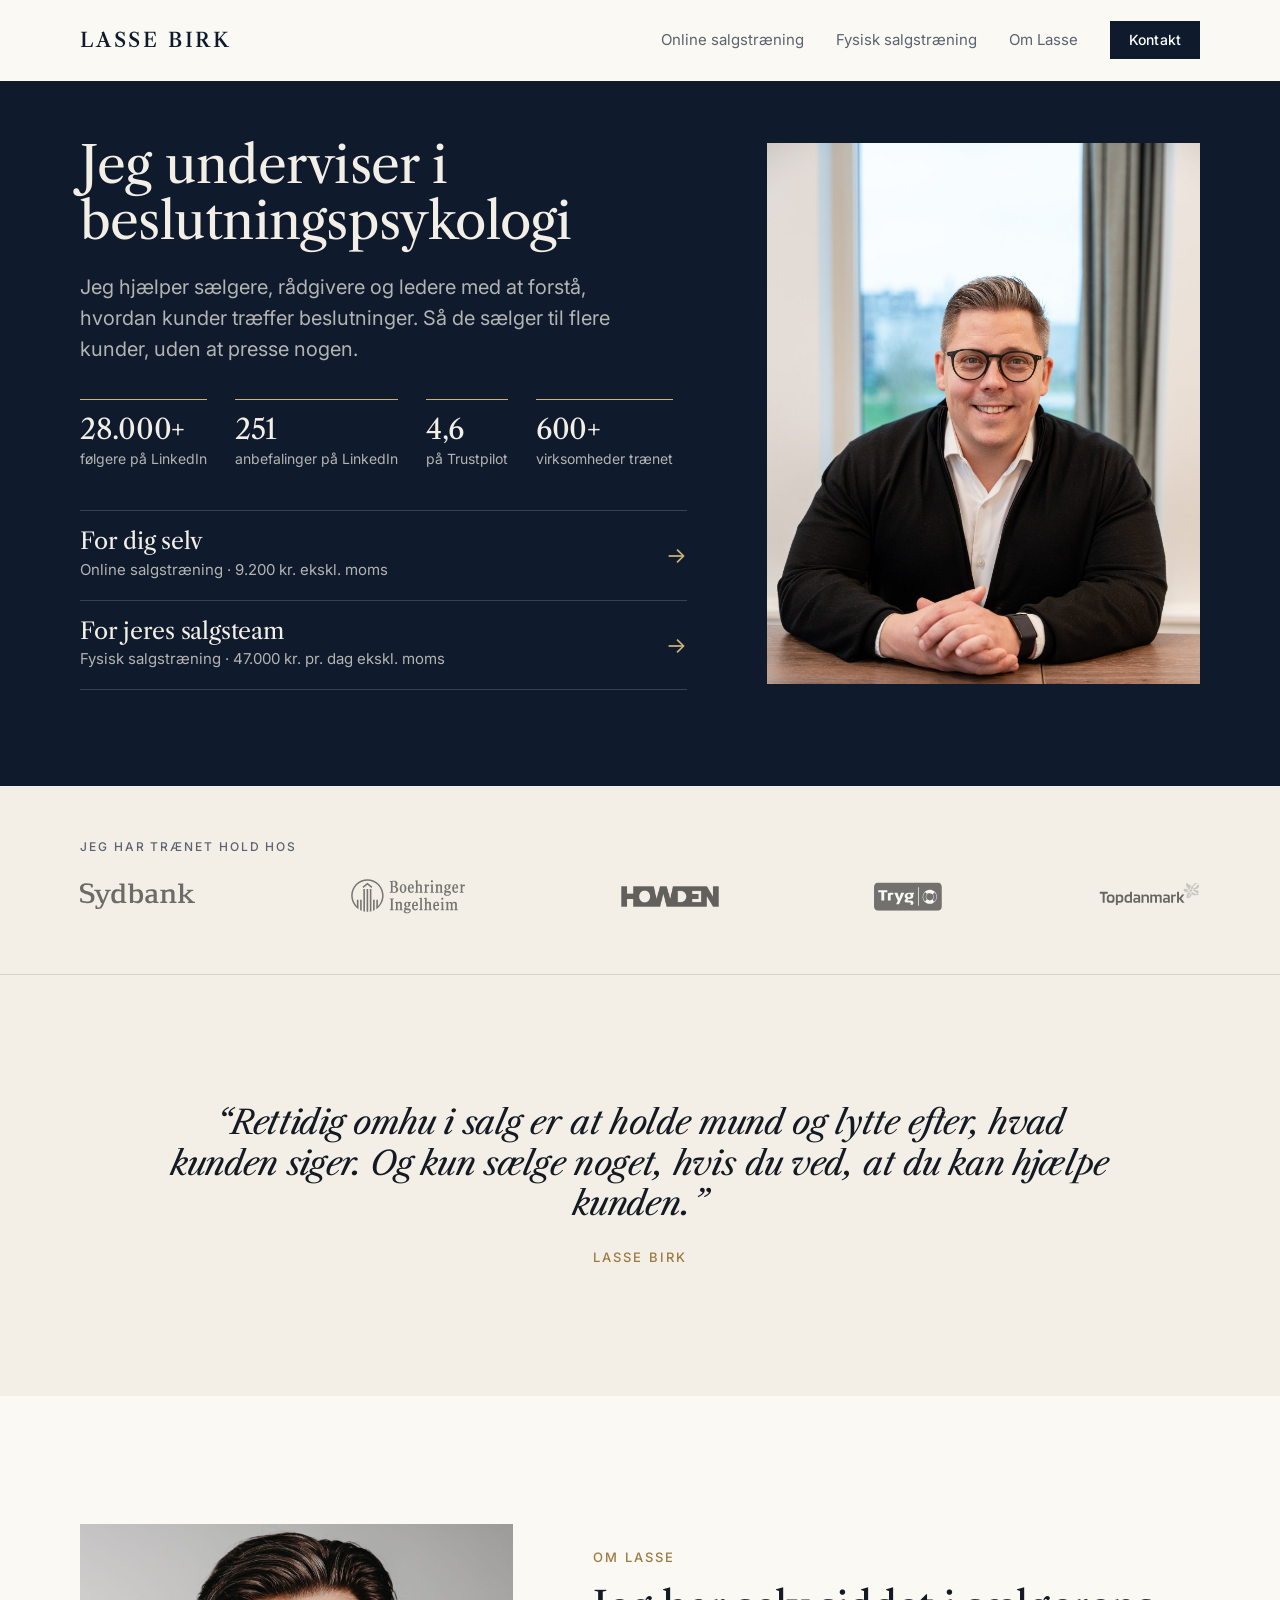
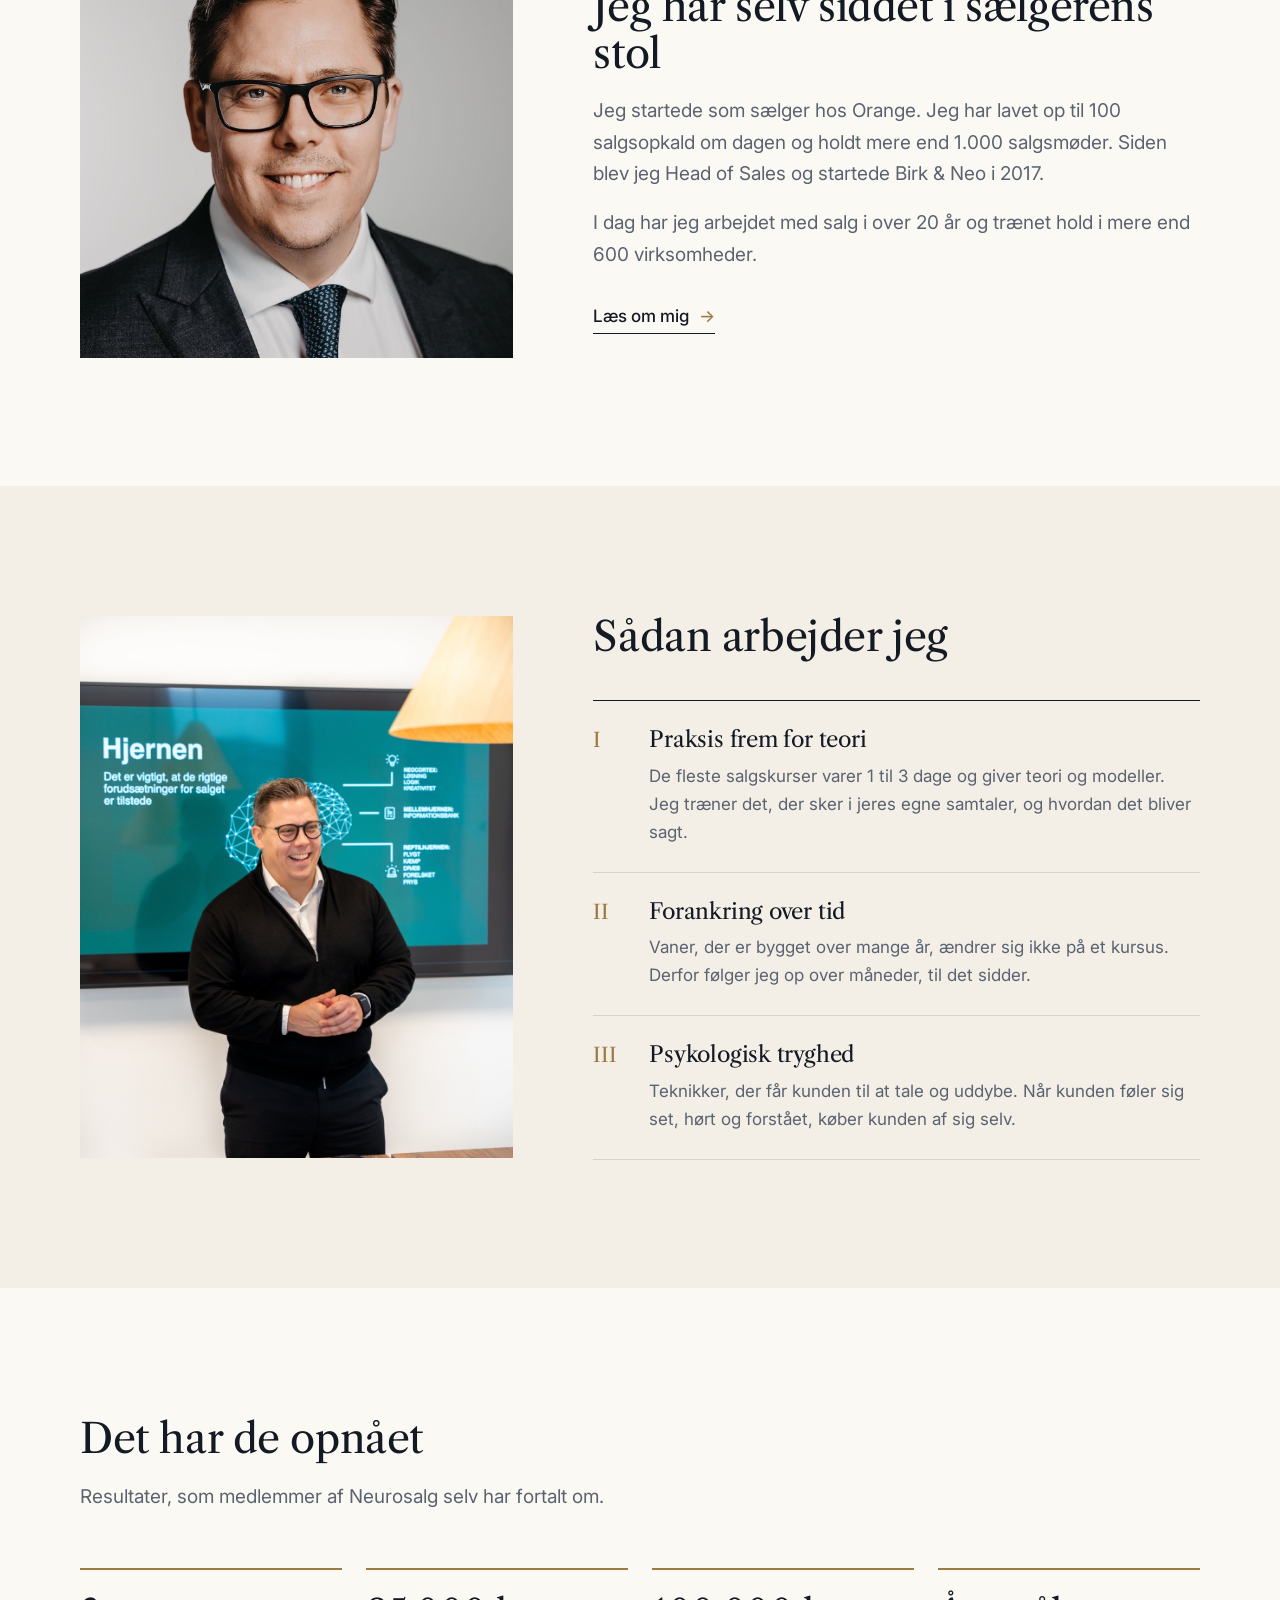
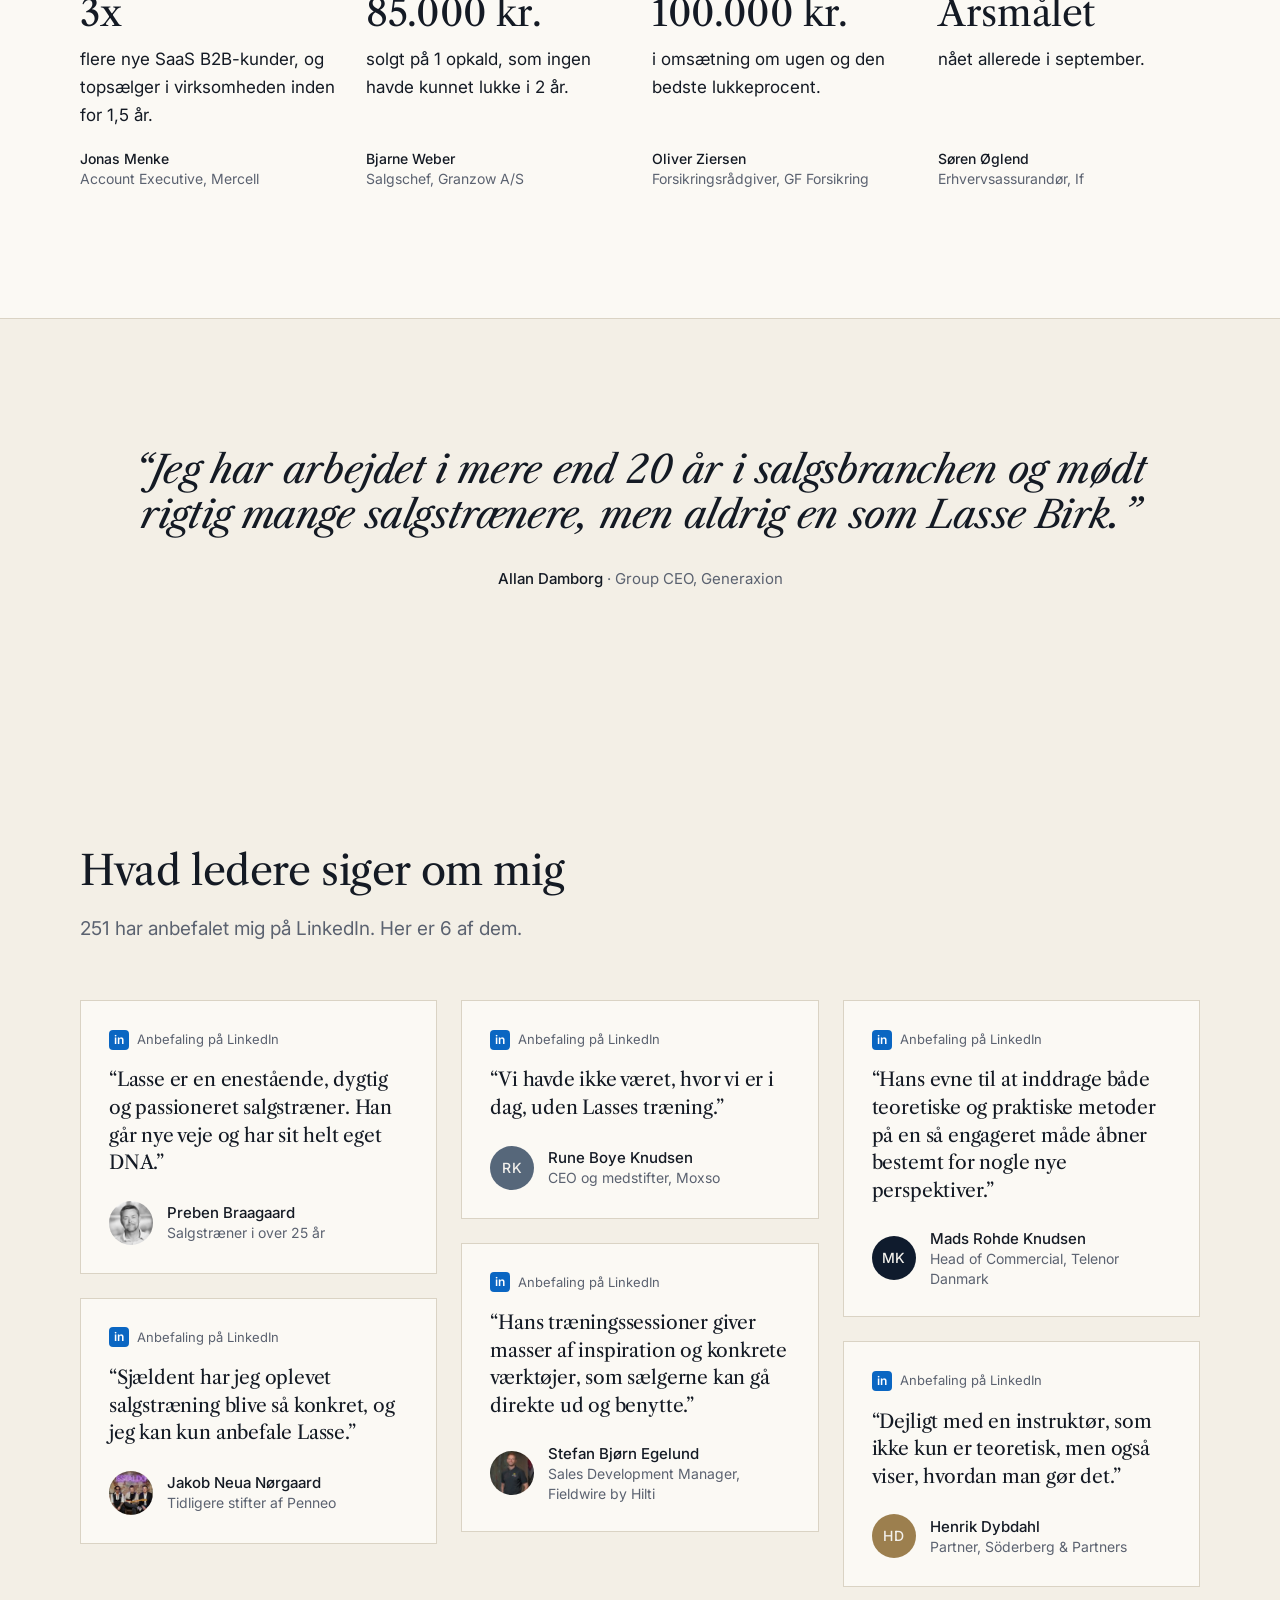
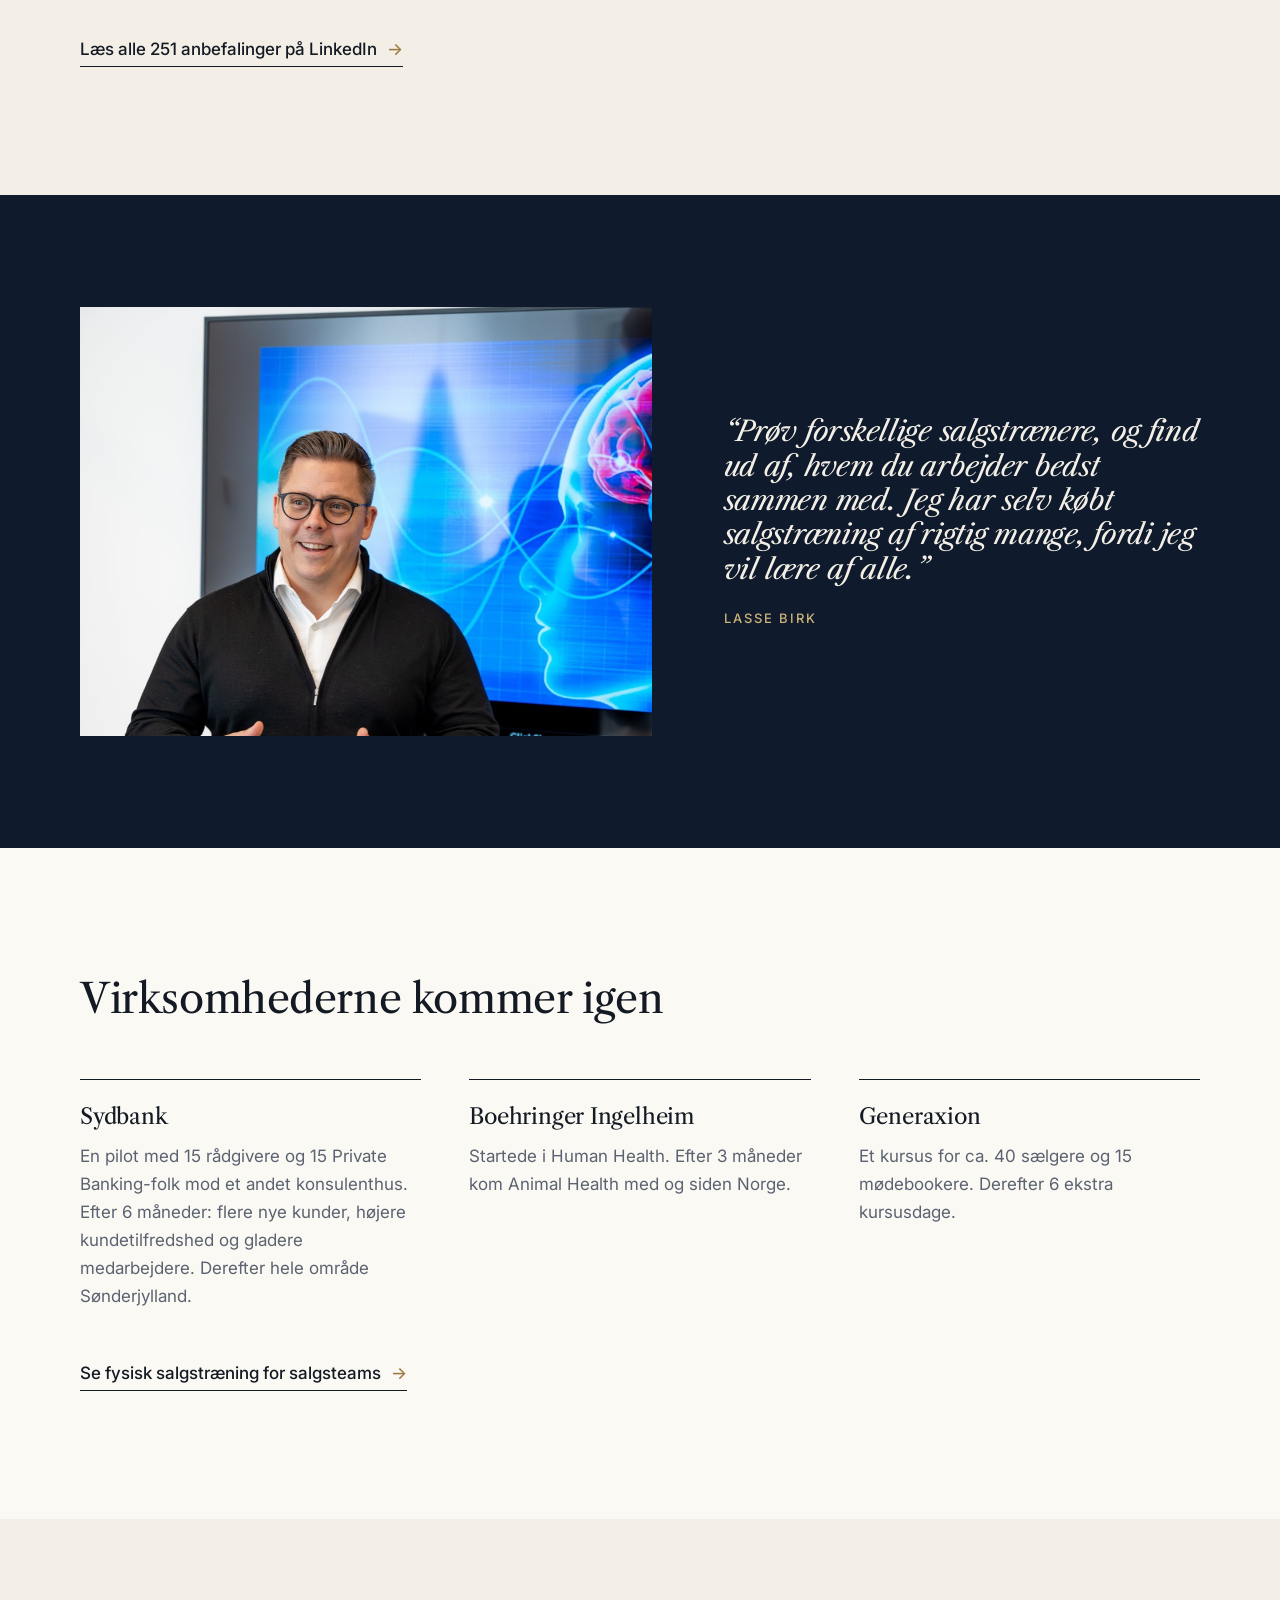
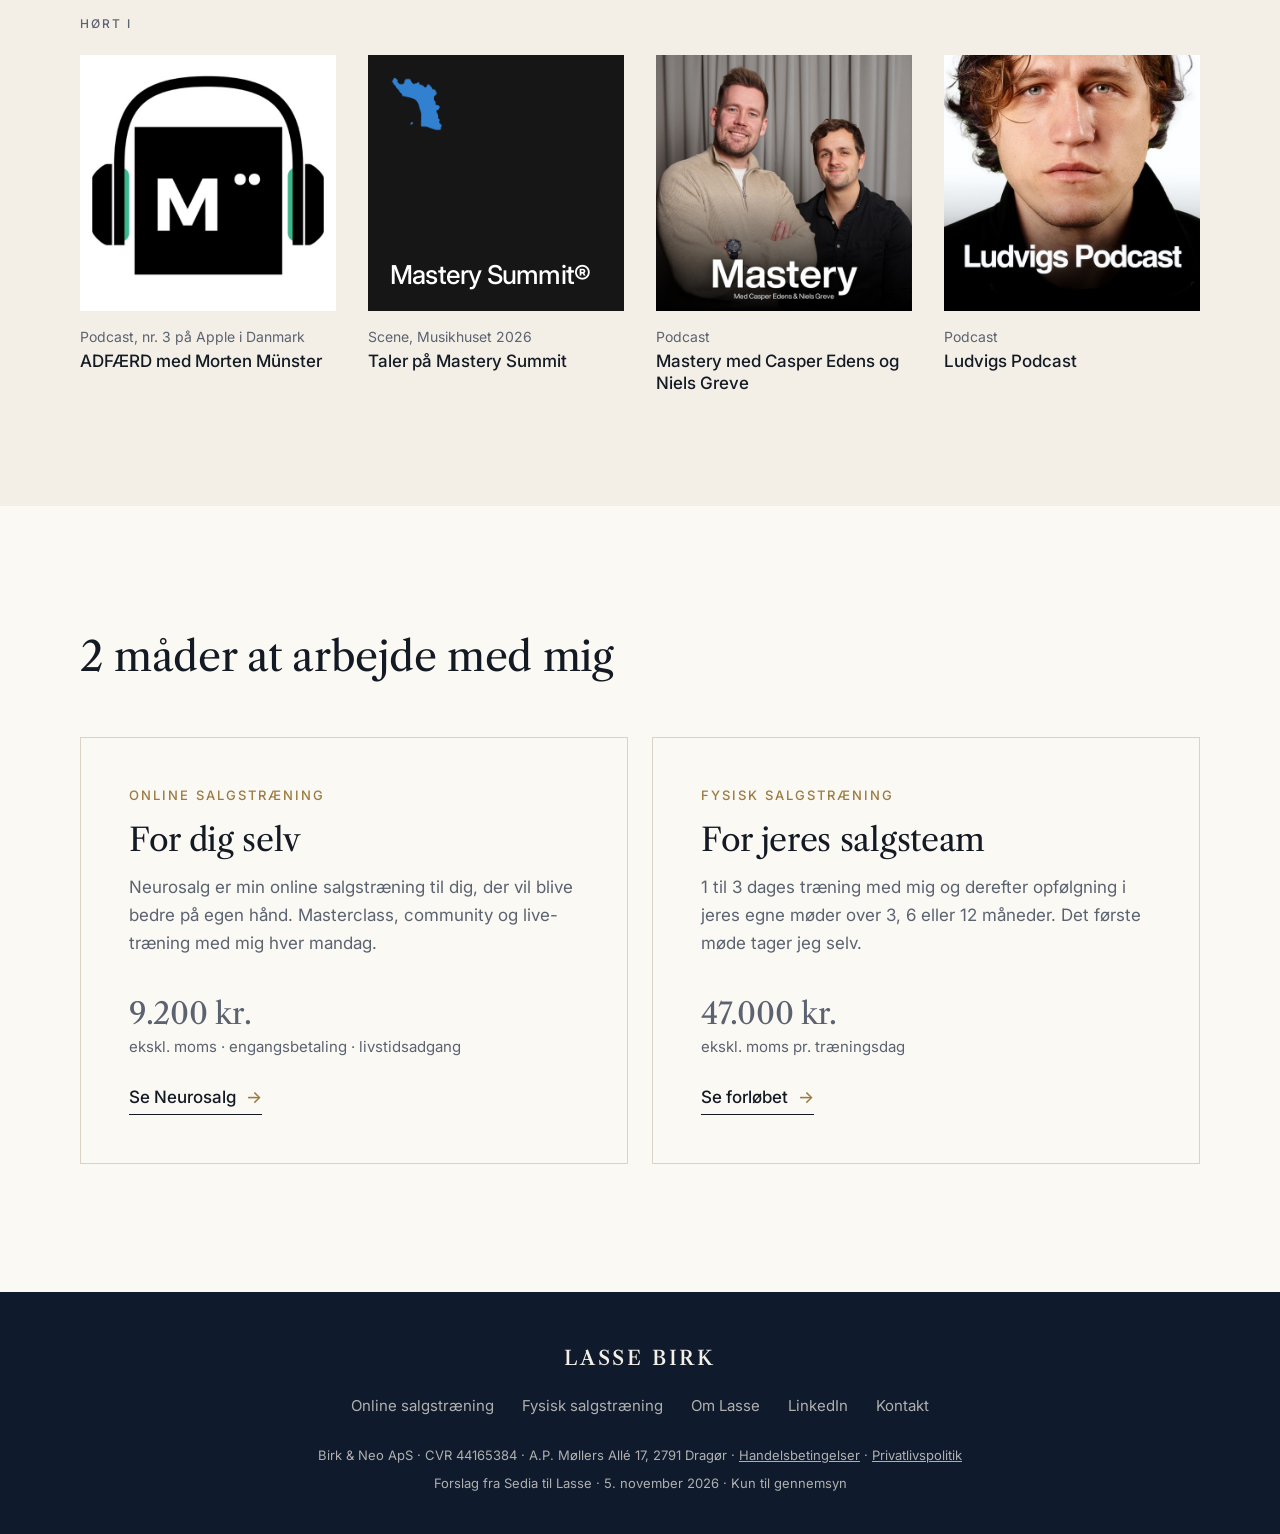
==== index.html @ a0dfffca "Neurosalg-siden som pille: lukket 3D-kapsel med intro og scroll-historie, siden som indlægsseddel Co" ====
<!doctype html>
<html lang="da"><head><meta charset="utf-8"><meta name="viewport" content="width=device-width, initial-scale=1">
<meta name="robots" content="noindex, nofollow"><title>Lasse Birk · Beslutningspsykologi i salg</title>
<link rel="preconnect" href="https://fonts.googleapis.com"><link rel="preconnect" href="https://fonts.gstatic.com" crossorigin>
<link href="https://fonts.googleapis.com/css2?family=Libre+Caslon+Text:ital,wght@0,400;0,700;1,400&family=Inter:wght@400;500;600&display=swap" rel="stylesheet">
<link rel="stylesheet" href="style.css"></head>
<body>
<header class="top"><div class="in">
 <a class="wm" href="index.html">Lasse Birk</a>
 <nav aria-label="Menu"><a href="neurosalg.html"><span class="l">Online salgstræning</span><span class="s">Online</span></a><a href="virksomheder.html"><span class="l">Fysisk salgstræning</span><span class="s">Fysisk</span></a><a href="om.html"><span class="l">Om Lasse</span><span class="s">Om</span></a><a class="btn sm" href="mailto:lasse@birkneo.com">Kontakt</a></nav>
</div></header>
<main>
<section class="hero navy"><div class="in">
 <div>
  <h1>Jeg underviser i beslutningspsykologi</h1>
  <p class="lead">Jeg hjælper sælgere, rådgivere og ledere med at forstå, hvordan kunder træffer beslutninger. Så de sælger til flere kunder, uden at presse nogen.</p>
  <ul class="nums">
   <li><a href="https://www.linkedin.com/in/lasserbirk/"><b>28.000+</b><span>følgere på LinkedIn</span></a></li>
   <li><a href="https://www.linkedin.com/in/lasserbirk/details/recommendations/"><b>251</b><span>anbefalinger på LinkedIn</span></a></li>
   <li><a href="https://dk.trustpilot.com/review/neurosalg.dk"><b>4,6</b><span>på Trustpilot</span></a></li>
   <li><b>600+</b><span>virksomheder trænet</span></li>
  </ul>
  <nav class="paths" aria-label="Hvad passer til dig?">
   <a href="neurosalg.html"><b>For dig selv</b><small>Online salgstræning · 9.200&nbsp;kr. ekskl.&nbsp;moms</small><i>→</i></a>
   <a href="virksomheder.html"><b>For jeres salgsteam</b><small>Fysisk salgstræning · 47.000&nbsp;kr. pr.&nbsp;dag ekskl.&nbsp;moms</small><i>→</i></a>
  </nav>
 </div>
 <div class="portrait"><img src="assets/lasse_seated.jpg" alt="Lasse Birk"></div>
</div></section>

<section class="logos "><div class="in">
 <p class="lab">Jeg har trænet hold hos</p>
 <ul>
  <li><img class="l-syd" src="assets/logos/sydbank.svg" alt="Sydbank"></li>
  <li><img class="l-boeh" src="assets/logos/boehringer.svg" alt="Boehringer Ingelheim"></li>
  <li><img class="l-howden" src="assets/logos/howden.png" alt="Howden"></li>
  <li><img class="l-tryg" src="assets/logos/tryg.svg" alt="Tryg"></li>
  <li><img class="l-top" src="assets/logos/topdanmark.svg" alt="Topdanmark"></li>
 </ul>
</div></section>

<section class="sec center-q"><div class="in">
 <figure class="lq "><blockquote>“Rettidig omhu i salg er at holde mund og lytte efter, hvad kunden siger. Og kun sælge noget, hvis du ved, at du kan hjælpe kunden.”</blockquote><figcaption>Lasse Birk</figcaption></figure>
</div></section>

<section class="sec white about"><div class="in">
 <img src="assets/lasse-birk.jpg" alt="Portræt af Lasse Birk">
 <div>
  <span class="eyebrow">Om Lasse</span>
  <h2>Jeg har selv siddet i sælgerens stol</h2>
  <p class="sub">Jeg startede som sælger hos Orange. Jeg har lavet op til 100 salgsopkald om dagen og holdt mere end 1.000 salgsmøder. Siden blev jeg Head of Sales og startede Birk &amp; Neo i 2017.</p>
  <p class="sub">I dag har jeg arbejdet med salg i over 20 år og trænet hold i mere end 600 virksomheder.</p>
  <a class="go" href="om.html">Læs om mig <i>→</i></a>
 </div>
</div></section>

<section class="sec method"><div class="in">
 <div class="pic"><img src="assets/lasse_hjernen.jpg" alt="Lasse Birk underviser foran en skærm om hjernen"></div>
 <div>
  <h2>Sådan arbejder jeg</h2>
  <ol>
   <li><span>I</span><div><b>Praksis frem for teori</b><p>De fleste salgskurser varer 1 til 3 dage og giver teori og modeller. Jeg træner det, der sker i jeres egne samtaler, og hvordan det bliver sagt.</p></div></li>
   <li><span>II</span><div><b>Forankring over tid</b><p>Vaner, der er bygget over mange år, ændrer sig ikke på et kursus. Derfor følger jeg op over måneder, til det sidder.</p></div></li>
   <li><span>III</span><div><b>Psykologisk tryghed</b><p>Teknikker, der får kunden til at tale og uddybe. Når kunden føler sig set, hørt og forstået, køber kunden af sig selv.</p></div></li>
  </ol>
 </div>
</div></section>

<section class="sec white"><div class="in">
 <h2>Det har de opnået</h2>
 <p class="sub">Resultater, som medlemmer af Neurosalg selv har fortalt om.</p>
 <ul class="results"><li><b>3x</b><p>flere nye SaaS B2B-kunder, og topsælger i virksomheden inden for 1,5 år.</p><small><span>Jonas Menke</span>Account Executive, Mercell</small></li><li><b>85.000 kr.</b><p>solgt på 1 opkald, som ingen havde kunnet lukke i 2 år.</p><small><span>Bjarne Weber</span>Salgschef, Granzow A/S</small></li><li><b>100.000 kr.</b><p>i omsætning om ugen og den bedste lukkeprocent.</p><small><span>Oliver Ziersen</span>Forsikringsrådgiver, GF Forsikring</small></li><li><b>Årsmålet</b><p>nået allerede i september.</p><small><span>Søren Øglend</span>Erhvervsassurandør, If</small></li></ul>
</div></section>

<section class="big-q"><div class="in">
 <blockquote>“Jeg har arbejdet i mere end 20 år i salgsbranchen og mødt rigtig mange salgstrænere, men aldrig en som Lasse Birk.”</blockquote>
 <p><b>Allan Damborg</b> · Group CEO, Generaxion</p>
</div></section>

<section class="sec leaders"><div class="in">
 <h2>Hvad ledere siger om mig</h2>
 <p class="sub">251 har anbefalet mig på LinkedIn. Her er 6 af dem.</p>
 <div class="quotes wall"><figure class="qc"><span class="src"><i>in</i>Anbefaling på LinkedIn</span><blockquote>Lasse er en enestående, dygtig og passioneret salgstræner. Han går nye veje og har sit helt eget DNA.</blockquote><figcaption><img class="av" src="assets/li_preben_braagaard.jpg" alt=""><span class="who"><b>Preben Braagaard</b><small>Salgstræner i over 25 år</small></span></figcaption></figure><figure class="qc"><span class="src"><i>in</i>Anbefaling på LinkedIn</span><blockquote>Sjældent har jeg oplevet salgstræning blive så konkret, og jeg kan kun anbefale Lasse.</blockquote><figcaption><img class="av" src="assets/li_jakob_neua_noergaard.jpg" alt=""><span class="who"><b>Jakob Neua Nørgaard</b><small>Tidligere stifter af Penneo</small></span></figcaption></figure><figure class="qc"><span class="src"><i>in</i>Anbefaling på LinkedIn</span><blockquote>Vi havde ikke været, hvor vi er i dag, uden Lasses træning.</blockquote><figcaption><span class="av">RK</span><span class="who"><b>Rune Boye Knudsen</b><small>CEO og medstifter, Moxso</small></span></figcaption></figure><figure class="qc"><span class="src"><i>in</i>Anbefaling på LinkedIn</span><blockquote>Hans træningssessioner giver masser af inspiration og konkrete værktøjer, som sælgerne kan gå direkte ud og benytte.</blockquote><figcaption><img class="av" src="assets/li_stefan_bjoern_egelund.jpg" alt=""><span class="who"><b>Stefan Bjørn Egelund</b><small>Sales Development Manager, Fieldwire by Hilti</small></span></figcaption></figure><figure class="qc"><span class="src"><i>in</i>Anbefaling på LinkedIn</span><blockquote>Hans evne til at inddrage både teoretiske og praktiske metoder på en så engageret måde åbner bestemt for nogle nye perspektiver.</blockquote><figcaption><span class="av">MK</span><span class="who"><b>Mads Rohde Knudsen</b><small>Head of Commercial, Telenor Danmark</small></span></figcaption></figure><figure class="qc"><span class="src"><i>in</i>Anbefaling på LinkedIn</span><blockquote>Dejligt med en instruktør, som ikke kun er teoretisk, men også viser, hvordan man gør det.</blockquote><figcaption><span class="av">HD</span><span class="who"><b>Henrik Dybdahl</b><small>Partner, Söderberg &amp; Partners</small></span></figcaption></figure></div>
 <p class="all"><a class="go" href="https://www.linkedin.com/in/lasserbirk/details/recommendations/">Læs alle 251 anbefalinger på LinkedIn <i>→</i></a></p>
</div></section>

<section class="band navy"><div class="in">
 <img class="face" src="assets/lasse_skaerm.jpg" alt="Lasse Birk underviser foran en skærm">
 <div><figure class="lq "><blockquote>“Prøv forskellige salgstrænere, og find ud af, hvem du arbejder bedst sammen med. Jeg har selv købt salgstræning af rigtig mange, fordi jeg vil lære af alle.”</blockquote><figcaption>Lasse Birk</figcaption></figure></div>
</div></section>

<section class="sec white"><div class="in">
 <h2>Virksomhederne kommer igen</h2>
 <ul class="cases3"><li><b>Sydbank</b><p>En pilot med 15 rådgivere og 15 Private Banking-folk mod et andet konsulenthus. Efter 6 måneder: flere nye kunder, højere kundetilfredshed og gladere medarbejdere. Derefter hele område Sønderjylland.</p></li><li><b>Boehringer Ingelheim</b><p>Startede i Human Health. Efter 3 måneder kom Animal Health med og siden Norge.</p></li><li><b>Generaxion</b><p>Et kursus for ca. 40 sælgere og 15 mødebookere. Derefter 6 ekstra kursusdage.</p></li></ul>
 <p class="all"><a class="go" href="virksomheder.html">Se fysisk salgstræning for salgsteams <i>→</i></a></p>
</div></section>

<section class="sec heard "><div class="in">
 <h2 class="lab">Hørt i</h2>
 <div class="tiles">
  <a class="tile" href="https://www.youtube.com/watch?v=D72mmwVkShA"><div class="art"><img src="assets/logos/adfaerd.jpg" alt="ADFÆRD"></div><small>Podcast, nr. 3 på Apple i Danmark</small><b>ADFÆRD med Morten Münster</b></a>
  <a class="tile" href="https://www.youtube.com/watch?v=LI1VfvN4N20"><div class="art ms"><img src="assets/logos/mastery_summit.png" alt=""><span>Mastery Summit®</span></div><small>Scene, Musikhuset 2026</small><b>Taler på Mastery Summit</b></a>
  <a class="tile" href="https://www.youtube.com/watch?v=yn4FvNLvOtA"><div class="art"><img src="assets/logos/mastery_podcast.jpg" alt="Mastery"></div><small>Podcast</small><b>Mastery med Casper Edens og Niels Greve</b></a>
  <a class="tile" href="https://www.youtube.com/watch?v=tVeJ4pzRw4E"><div class="art"><img src="assets/logos/ludvigs.jpg" alt="Ludvigs Podcast"></div><small>Podcast</small><b>Ludvigs Podcast</b></a>
 </div>
</div></section>

<section class="sec white"><div class="in">
 <h2>2 måder at arbejde med mig</h2>
 <div class="ways">
  <a class="way" href="neurosalg.html">
   <span class="eyebrow">Online salgstræning</span>
   <h3>For dig selv</h3>
   <p>Neurosalg er min online salgstræning til dig, der vil blive bedre på egen hånd. Masterclass, community og live-træning med mig hver mandag.</p>
   <p class="price">9.200 kr.<small>ekskl. moms · engangsbetaling · livstidsadgang</small></p>
   <span class="go">Se Neurosalg <i>→</i></span>
  </a>
  <a class="way" href="virksomheder.html">
   <span class="eyebrow">Fysisk salgstræning</span>
   <h3>For jeres salgsteam</h3>
   <p>1 til 3 dages træning med mig og derefter opfølgning i jeres egne møder over 3, 6 eller 12 måneder. Det første møde tager jeg selv.</p>
   <p class="price">47.000 kr.<small>ekskl. moms pr. træningsdag</small></p>
   <span class="go">Se forløbet <i>→</i></span>
  </a>
 </div>
</div></section>
</main>
<footer class="ft"><div class="in">
 <a class="wm" href="index.html">Lasse Birk</a>
 <nav aria-label="Bundmenu"><a href="neurosalg.html">Online salgstræning</a><a href="virksomheder.html">Fysisk salgstræning</a><a href="om.html">Om Lasse</a><a href="https://www.linkedin.com/in/lasserbirk/">LinkedIn</a><a href="mailto:lasse@birkneo.com">Kontakt</a></nav>
 <div class="legal"><span>Birk &amp; Neo ApS · CVR 44165384 · A.P. Møllers Allé 17, 2791 Dragør · <a href="https://birkneo.com/handelsbetingelser">Handelsbetingelser</a> · <a href="https://birkneo.com/privatlivspolitik">Privatlivspolitik</a></span>
 <span>Forslag fra Sedia til Lasse · 5. november 2026 · Kun til gennemsyn</span></div>
</div></footer>
<script>
// Menuen får en tynd linje, når man har scrollet
(()=>{const t=document.querySelector('.top');const f=()=>t.classList.toggle('s',scrollY>8);addEventListener('scroll',f,{passive:true});f()})();
</script>

<script src="kommentarer.js"></script>
</body></html>
---- style.css ----
/* Forslag til Lasses side, version 9 (5. nov 2026). Version 8 ligger i versioner/v8/, version 7 i Forkastet/v7-jeg-form/.
   Lasse vil ligne en bank: tung finans, ordentlighed og rettidig omhu. Dyb marineblå, varm papirfarve og hvid,
   serifoverskrifter (Newsreader), tynde linjer og en lille messingfarve kun på tal, pile og numre.
   Justering: en sektion er enten helt centreret (citater) eller helt venstrestillet, aldrig en blanding. */
:root{--navy:#0F1B2D;--paper:#F6F4EF;--surface:#fff;--ink:#15181D;--muted:#5D636B;--line:#DDD8CE;--brass:#9C7F4E;--r:3px;
 --serif:Newsreader,Georgia,serif;--sans:Inter,-apple-system,system-ui,"Segoe UI",sans-serif}
*{box-sizing:border-box;margin:0;padding:0}
html{scroll-behavior:smooth;scroll-padding-top:96px}
body{font:17px/1.65 var(--sans);color:var(--ink);background:var(--paper);-webkit-font-smoothing:antialiased}
h1,h2,h3,blockquote,.nums b,.price,.paths b,.steps b,.cases b,.cases3 b,.method b,.incl b,.ba b,.faq summary,.way h3,.worth b,.results b,.path b,.values b{font-family:var(--serif);font-weight:400;letter-spacing:-.01em}
a{color:inherit}
img{display:block;max-width:100%}
ul,ol{list-style:none}
.in{max-width:1200px;margin:0 auto;padding:0 40px}
/* smalle sektioner holder samme venstre kant som resten; det er kun indholdet, der er smallere */
.in.narrow>*{max-width:860px}
.lab,.sec h2.lab{font:500 12px/1.5 var(--sans);letter-spacing:.16em;text-transform:uppercase;color:var(--muted)}
.nw{white-space:nowrap}
.eyebrow{display:block;font:500 13px/1.4 var(--sans);letter-spacing:.16em;text-transform:uppercase;color:var(--brass);margin-bottom:18px}

/* flader */
.navy{--ink:#F3F1EC;--muted:rgba(243,241,236,.68);--line:rgba(255,255,255,.16);--brass:#C8A974;background:var(--navy);color:var(--ink)}
.white{background:var(--surface)}

/* links og knapper */
.go{display:inline-flex;align-items:center;gap:10px;text-decoration:none;font-weight:500;border-bottom:1px solid currentColor;padding-bottom:3px}
.go i{font-style:normal;color:var(--brass);transition:transform .2s}
.go:hover i,a:hover>.go i{transform:translateX(4px)}
.btn{display:inline-flex;align-items:center;justify-content:center;text-decoration:none;font:500 15px/1 var(--sans);letter-spacing:.01em;border-radius:2px;padding:17px 30px;background:var(--navy);color:#fff;border:1px solid var(--navy);transition:background .2s,color .2s}
.btn:hover{background:#1C2E48;border-color:#1C2E48}
.btn.light{background:#F3F1EC;color:#0F1B2D;border-color:#F3F1EC}
.btn.light:hover{background:#fff;border-color:#fff}
.btn.sm{padding:11px 18px;font-size:14px}

/* menu */
.top{position:sticky;top:0;z-index:40;background:var(--surface);border-bottom:1px solid transparent;transition:border-color .2s}
.top.s{border-color:var(--line)}
.top .in{height:80px;display:flex;align-items:center;justify-content:space-between;gap:24px}
.wm{font:500 20px/1 var(--serif);letter-spacing:.14em;text-transform:uppercase;text-decoration:none;white-space:nowrap}
.top nav{display:flex;align-items:center;gap:32px;font-size:15px}
.top nav a:not(.btn){text-decoration:none;color:var(--muted);transition:color .2s;white-space:nowrap}
.top nav a.on,.top nav a:not(.btn):hover{color:var(--ink)}
.top nav .s{display:none}

/* toppen */
.hero .in{display:grid;grid-template-columns:minmax(0,7fr) minmax(0,5fr);gap:80px;align-items:center;padding-top:56px;padding-bottom:96px}
.hero h1{font-size:clamp(40px,4.3vw,62px);line-height:1.05;letter-spacing:-.02em;max-width:640px}
.hero.pg h1{font-size:clamp(40px,4.4vw,64px)}
.hero.light{background:var(--surface)}
.lead{font-size:20px;line-height:1.55;color:var(--muted);margin-top:22px;max-width:560px}
.nums{display:grid;grid-template-columns:repeat(4,auto);justify-content:start;column-gap:28px;row-gap:20px;margin-top:34px}
.nums li{border-top:1px solid var(--brass);padding-top:14px}
.nums a{text-decoration:none}
.nums b{display:block;font-size:32px;line-height:1.1}
.nums span{font-size:14px;color:var(--muted);white-space:nowrap}
.nums a:hover span{color:var(--ink)}
.nums.sm{grid-template-columns:repeat(3,auto);margin-top:44px}
.nums.sm b{font-size:26px}
.nums.big{grid-template-columns:repeat(4,minmax(0,1fr));column-gap:40px;margin-top:0}
.nums.big b{font-size:clamp(44px,4.6vw,64px)}
.nums.big span{white-space:normal;font-size:15px;display:block;margin-top:6px}
.facts{padding:88px 0}
.paths{display:block;margin-top:38px;border-top:1px solid var(--line);max-width:640px}
.paths a{display:grid;grid-template-columns:minmax(0,1fr) auto;align-items:center;gap:2px 24px;padding:17px 0;border-bottom:1px solid var(--line);text-decoration:none}
.paths b{font-size:26px;line-height:1.2}
.paths small{font-size:15px;color:var(--muted)}
.paths i{grid-row:1/3;grid-column:2;font-style:normal;color:var(--brass);font-size:22px;transition:transform .2s}
.paths a:hover i{transform:translateX(5px)}
.portrait{border-radius:var(--r);overflow:hidden;aspect-ratio:4/5;max-height:680px}
.portrait img{width:100%;height:100%;object-fit:cover;object-position:center 18%}
.hero .price{margin-top:36px}
.row{display:flex;align-items:center;gap:16px 28px;flex-wrap:wrap;margin-top:28px}
.note{font-size:15px;color:var(--muted);max-width:320px}

/* undersidernes toppe: hver side har sit eget koncept */
/* Online: typografisk og centreret, uden foto */
.hero.type{background:var(--paper);text-align:center}
.hero.type .in{display:block;padding-top:112px;padding-bottom:104px}
.hero.type.pg h1{font-size:clamp(72px,11vw,168px);line-height:.95;letter-spacing:-.03em;max-width:none}
.hero.type .lead{margin:30px auto 0;max-width:640px}
.hero.type .nums{justify-content:center;margin-top:44px}
.buyline{display:flex;justify-content:center;align-items:center;gap:20px 40px;flex-wrap:wrap;margin-top:52px;padding-top:44px;border-top:1px solid var(--line)}
.hero.type .buyline .price{margin:0}
.hero.type .note{margin:22px auto 0;max-width:none}
/* Fysisk: scenebilledet i hele bredden med teksten ovenpå */
.hero.cover{position:relative;overflow:hidden;--ink:#F3EFE6;--muted:rgba(243,239,230,.82);--line:rgba(243,239,230,.24);--brass:#CDB27A;background:var(--navy);color:var(--ink)}
.hero.cover .bg{position:absolute;inset:0;width:100%;height:100%;object-fit:cover;object-position:center 45%}
.hero.cover:after{content:"";position:absolute;inset:0;background:linear-gradient(90deg,rgba(15,27,45,.94) 0%,rgba(15,27,45,.78) 40%,rgba(15,27,45,.2) 100%)}
.hero.cover .in{position:relative;z-index:1;display:block;padding-top:140px;padding-bottom:128px}
.hero.cover .in>div{max-width:560px}
/* Om: stor overskrift i hele bredden og 3 billeder side om side */
.hero.editorial .in{grid-template-columns:minmax(0,7fr) minmax(0,5fr);gap:32px 80px;align-items:end;padding-top:96px}
.hero.editorial.pg h1{font-size:clamp(44px,5.2vw,78px);line-height:1.04;max-width:none}
.hero.editorial .head,.hero.editorial .intro{grid-column:1/-1}
.hero.editorial .intro{display:flex;justify-content:space-between;align-items:flex-end;gap:24px 56px;flex-wrap:wrap}
.hero.editorial .lead,.hero.editorial .row{margin-top:0}
.trio{grid-column:1/-1;display:grid;grid-template-columns:repeat(3,minmax(0,1fr));gap:16px;margin-top:40px}
.trio img{width:100%;aspect-ratio:4/5;object-fit:cover;object-position:center 22%;border-radius:var(--r)}
.band .face{object-position:center 22%}
@media (max-width:1000px){.hero.editorial .in{grid-template-columns:minmax(0,1fr)}}
.cta{text-align:center}
.cta h2{margin:0 auto}
.cta p{max-width:560px;margin:16px auto 0;font-size:19px;color:var(--muted)}
.cta .row{justify-content:center;margin-top:32px}
.cta .contact{margin-top:20px;font-size:15px}

/* sektioner */
.sec{padding:128px 0}
.sec h2{font-size:clamp(36px,3.6vw,52px);line-height:1.08;max-width:780px}
.sub{font-size:19px;color:var(--muted);margin-top:18px;max-width:620px}
.logos{padding:52px 0 60px;border-bottom:1px solid var(--line)}
.logos ul{display:flex;justify-content:space-between;align-items:center;gap:28px 40px;flex-wrap:wrap;margin-top:22px}
.logos img{width:auto;filter:grayscale(1);opacity:.65}
.l-syd{height:26px}.l-boeh{height:36px}.l-howden{height:21px}.l-tryg{height:29px}.l-top{height:27px}

/* Lasses egne ord */
.lq blockquote{font-size:clamp(28px,3vw,42px);line-height:1.22;letter-spacing:-.01em}
.lq figcaption{margin-top:22px;font-size:13px;font-weight:500;letter-spacing:.16em;text-transform:uppercase;color:var(--brass)}
.center-q{text-align:center}
.center-q .lq blockquote{max-width:960px;margin:0 auto}
.lq.left blockquote{font-size:clamp(26px,2.5vw,34px)}

/* om Lasse på forsiden */
.about .in{display:grid;grid-template-columns:minmax(0,5fr) minmax(0,7fr);gap:80px;align-items:center}
.about img{width:100%;aspect-ratio:1;object-fit:cover;object-position:center 30%;border-radius:var(--r)}
.about .go{margin-top:32px}

/* billede og nummererede punkter */
.method .in{display:grid;grid-template-columns:minmax(0,5fr) minmax(0,7fr);gap:80px;align-items:center}
.method .pic{border-radius:var(--r);overflow:hidden;aspect-ratio:4/5}
.method .pic img{width:100%;height:100%;object-fit:cover;object-position:center 20%}
.method ol{margin-top:40px;border-top:1px solid var(--ink)}
.method li{display:grid;grid-template-columns:56px minmax(0,1fr);padding:26px 0;border-bottom:1px solid var(--line)}
.method li>span{font:400 20px/1.3 var(--serif);color:var(--brass)}
.method b{display:block;font-size:26px;line-height:1.2}
.method p{margin-top:8px;color:var(--muted)}
.heard-q{margin-top:36px;padding:28px 0 0;border-top:1px solid var(--line)}
.heard-q blockquote{font-size:24px;line-height:1.35}
.heard-q figcaption{margin-top:14px;font-size:14px;color:var(--muted)}

/* resultater i tal */
.results{display:grid;grid-template-columns:repeat(4,minmax(0,1fr));gap:24px;margin-top:56px}
.results li{display:flex;flex-direction:column;border-top:2px solid var(--brass);padding-top:24px}
.results b{font-size:clamp(36px,3.4vw,48px);line-height:1.05}
.results p{margin-top:12px}
.results small{margin-top:auto;padding-top:20px;font-size:14px;line-height:1.45;color:var(--muted)}
.results small span{display:block;color:var(--ink);font-weight:500}

/* store citater */
.big-q{padding:128px 0;text-align:center;border-top:1px solid var(--line)}
.big-q blockquote{font-size:clamp(30px,3.4vw,48px);line-height:1.18;max-width:1020px;margin:0 auto}
.big-q p{margin-top:30px;font-size:15px;color:var(--muted)}
.big-q p b{color:var(--ink);font-weight:500}

/* kundecitater som LinkedIn-kort */
.quotes{display:grid;grid-template-columns:repeat(3,minmax(0,1fr));gap:24px;margin-top:56px}
.quotes.wall{display:block;columns:3;column-gap:24px}
.wall .qc{break-inside:avoid;margin-bottom:24px}
.quotes.stack{grid-template-columns:minmax(0,1fr);gap:20px;margin-top:36px}
.qc{display:flex;flex-direction:column;background:var(--surface);border:1px solid var(--line);border-radius:10px;padding:28px;box-shadow:0 1px 2px rgba(15,27,45,.04),0 10px 30px rgba(15,27,45,.06)}
.navy .qc{background:rgba(255,255,255,.05);box-shadow:none}
.qc blockquote{font-size:21px;line-height:1.45}
.qc blockquote:before{content:"“"}
.qc blockquote:after{content:"”"}
.qc .src{display:flex;align-items:center;gap:8px;font-size:13px;color:var(--muted);margin-bottom:16px}
.qc .src i{display:grid;place-items:center;width:20px;height:20px;border-radius:4px;background:#0A66C2;color:#fff;font:600 12px/1 var(--sans);font-style:normal}
.qc figcaption{margin-top:auto;padding-top:24px;display:flex;align-items:center;gap:14px;font-size:15px;line-height:1.4}
.av{flex:0 0 44px;width:44px;height:44px;border-radius:50%;display:grid;place-items:center;font:500 14px/1 var(--sans);letter-spacing:.04em;background:var(--navy);color:#F3F1EC;object-fit:cover}
.quotes .qc:nth-child(4n+2) span.av{background:#9C7F4E}
.quotes .qc:nth-child(4n+3) span.av{background:#56677A}
.quotes .qc:nth-child(4n+4) span.av{background:#6B7155}
.navy span.av{background:#C8A974;color:#0F1B2D}
.who b{display:block;font-weight:500;color:var(--ink)}
.who small{display:block;font-size:14px;color:var(--muted)}
.cases+.quotes{margin-top:80px}
.all{margin-top:48px}

/* bånd med foto og citat */
.band .in{display:grid;grid-template-columns:minmax(0,6fr) minmax(0,5fr);gap:72px;align-items:center;padding-top:112px;padding-bottom:112px}
.band img{width:100%;border-radius:var(--r);aspect-ratio:4/3;object-fit:cover;object-position:center 60%}
.band .lq blockquote{font-size:clamp(26px,2.6vw,36px)}

/* medier */
.tiles{display:grid;grid-template-columns:repeat(4,minmax(0,1fr));gap:32px;margin-top:22px}
.tile{text-decoration:none}
.tile .art{aspect-ratio:1;border-radius:var(--r);overflow:hidden;background:#000;transition:transform .3s}
.tile:hover .art{transform:translateY(-3px)}
.tile .art img{width:100%;height:100%;object-fit:cover}
.tile .art.ms{background:#161616;display:flex;flex-direction:column;justify-content:space-between;padding:22px;color:#fff}
.tile .art.ms img{width:54px;height:auto}
.tile .art.ms span{font:500 26px/1.05 var(--sans);letter-spacing:-.03em}
.tile small{display:block;margin-top:14px;font-size:14px;color:var(--muted)}
.tile b{display:block;margin-top:2px;font-size:17px;line-height:1.3;font-weight:500}
.heard{padding-top:96px;padding-bottom:112px}

/* de 2 veje */
.ways{display:grid;grid-template-columns:repeat(2,minmax(0,1fr));gap:24px;margin-top:56px}
.way{display:flex;flex-direction:column;border:1px solid var(--line);border-radius:var(--r);padding:48px;text-decoration:none;background:var(--paper);transition:border-color .2s}
.way:hover{border-color:var(--ink)}
.way h3{font-size:36px;line-height:1.1}
.way>p{margin-top:16px;color:var(--muted)}
.way .price{margin-top:auto;padding-top:40px}
.way .go{margin-top:24px;align-self:flex-start}
.price{font-size:34px;line-height:1.1;color:var(--ink)}
.price small{display:block;font:400 15px/1.5 var(--sans);letter-spacing:0;color:var(--muted);margin-top:6px}

/* to spalter */
.split{display:grid;grid-template-columns:minmax(0,1fr) minmax(0,1fr);gap:80px;align-items:start}
.ticks{margin-top:28px;border-top:1px solid var(--line)}
.ticks li{display:flex;gap:16px;padding:14px 0;border-bottom:1px solid var(--line)}
.ticks li:before{content:"";flex:0 0 14px;height:1px;margin-top:.83em;background:var(--brass)}
.worth{margin-top:32px;padding-top:24px;border-top:1px solid var(--line);font-size:17px;color:var(--muted);max-width:620px}
.worth b{display:block;font-size:40px;line-height:1.1;color:var(--ink);margin-bottom:6px}
.split h3{font-size:28px;line-height:1.2}
.incl{margin-top:20px;border-top:1px solid var(--line)}
.incl li{padding:16px 0;border-bottom:1px solid var(--line)}
.incl b{display:block;font-size:22px;line-height:1.25}
.incl p{margin-top:4px;color:var(--muted);font-size:16px}

/* fremhævet citat med garantien */
.hl{margin-bottom:8px}
.hl mark{background:linear-gradient(transparent 58%,rgba(200,169,116,.42) 58%);color:inherit}
.hl .guar{margin-top:26px;padding-top:20px;border-top:1px solid var(--line);font-size:16px;color:var(--muted)}
.hl .guar b{display:inline-block;border:1px solid var(--brass);border-radius:999px;padding:3px 12px;color:var(--brass);font:500 12px/1.4 var(--sans);letter-spacing:.1em;text-transform:uppercase;margin-right:10px}

/* flueben */
.checks{margin-top:28px;border-top:1px solid var(--line)}
.checks li{display:flex;gap:16px;align-items:flex-start;padding:16px 0;border-bottom:1px solid var(--line)}
.checks li:before{content:"✓";flex:0 0 22px;height:26px;margin-top:1px;display:grid;place-items:center;font:600 19px/1 var(--sans);color:var(--brass)}

/* før og efter */
.ba{margin-top:56px;border-top:1px solid var(--ink)}
.ba li{display:grid;grid-template-columns:minmax(0,3fr) minmax(0,4fr) minmax(0,4fr);gap:32px;padding:26px 0;border-bottom:1px solid var(--line);align-items:baseline}
.ba b{font-size:24px;line-height:1.2}
.ba p span{display:block;font-size:12px;font-weight:500;letter-spacing:.16em;text-transform:uppercase;color:var(--muted);margin-bottom:4px}
.ba p:last-child span{color:var(--brass)}
.ba p:nth-child(2){color:var(--muted)}

/* forløbet */
.steps{display:grid;grid-template-columns:repeat(4,minmax(0,1fr));gap:32px;margin-top:64px;counter-reset:s}
.steps li{border-top:1px solid var(--ink);padding-top:22px}
.steps li:before{counter-increment:s;content:counter(s,upper-roman);display:block;font:400 20px/1 var(--serif);color:var(--brass);margin-bottom:18px}
.steps b{display:block;font-size:24px;line-height:1.2}
.steps p{margin-top:10px;color:var(--muted);font-size:16px}
.practice .in{display:grid;grid-template-columns:minmax(0,5fr) minmax(0,7fr);gap:80px;align-items:center}
.practice .pic{border-radius:var(--r);overflow:hidden;aspect-ratio:4/5}
.practice .pic img{width:100%;height:100%;object-fit:cover;object-position:center 25%}
.cases{margin-top:56px;border-top:1px solid var(--line)}
.cases li{display:grid;grid-template-columns:minmax(0,4fr) minmax(0,7fr);gap:40px;padding:24px 0;border-bottom:1px solid var(--line);align-items:baseline}
.cases b{font-size:26px;line-height:1.2}
.cases p{color:var(--muted)}
.cases3{display:grid;grid-template-columns:repeat(3,minmax(0,1fr));gap:48px;margin-top:56px}
.cases3 li{border-top:1px solid var(--ink);padding-top:24px}
.cases3 b{display:block;font-size:28px;line-height:1.2}
.cases3 p{margin-top:12px;color:var(--muted)}

/* min vej */
.path{margin-top:48px;border-left:1px solid var(--line);margin-left:6px}
.path li{position:relative;display:grid;grid-template-columns:150px minmax(0,1fr);gap:24px;padding:0 0 40px 36px}
.path li:last-child{padding-bottom:0}
.path li:before{content:"";position:absolute;left:-6px;top:6px;width:11px;height:11px;border-radius:50%;background:var(--brass)}
.path .yr{font:500 13px/1.6 var(--sans);letter-spacing:.14em;text-transform:uppercase;color:var(--brass);padding-top:2px}
.path b{display:block;font-size:26px;line-height:1.2}
.path p{margin-top:8px;color:var(--muted)}

/* det står jeg for */
.values{display:grid;grid-template-columns:repeat(3,minmax(0,1fr));gap:24px;margin-top:56px}
.values li{background:var(--paper);border-radius:var(--r);padding:40px 36px}
.values b{display:block;font-size:32px;line-height:1.15}
.values b:after{content:"";display:block;width:32px;height:2px;background:var(--brass);margin-top:20px}
.values p{margin-top:20px;font-size:18px;color:var(--muted)}

/* spørgsmål */
.faq{margin-top:40px;border-top:1px solid var(--line)}
.faq details{border-bottom:1px solid var(--line);padding:22px 0}
.faq summary{cursor:pointer;list-style:none;font-size:22px;line-height:1.3;display:flex;justify-content:space-between;gap:20px}
.faq summary::-webkit-details-marker{display:none}
.faq summary:after{content:"+";color:var(--brass);font-family:var(--sans);font-weight:400}
.faq details[open] summary:after{content:"−"}
.faq p{margin-top:12px;color:var(--muted);max-width:720px}

/* slutningen */
.end .in{display:grid;grid-template-columns:minmax(0,5fr) minmax(0,6fr);gap:72px;align-items:center}
.end img{border-radius:var(--r);aspect-ratio:3/2;object-fit:cover;object-position:center 25%;width:100%}
.end p{margin-top:16px;font-size:19px;color:var(--muted);max-width:520px}
.end .row{margin-top:32px}
.contact{font-size:15px;line-height:1.6;color:var(--muted)}
.contact a{text-decoration:none}
.contact a:hover{color:var(--ink)}

/* bund: hvid, centreret, 1 linje links og det juridiske */
.ft{padding:56px 0 40px;font-size:15px;background:var(--surface);border-top:1px solid var(--line);text-align:center}
.ft .wm{display:inline-block}
.ft nav{display:flex;justify-content:center;gap:10px 28px;flex-wrap:wrap;margin-top:22px}
.ft nav a{text-decoration:none;color:var(--muted)}
.ft nav a:hover{color:var(--ink)}
.ft .legal{margin-top:26px;display:flex;flex-direction:column;align-items:center;gap:6px;font-size:13px;color:var(--muted)}
.ft .legal a{text-decoration:underline}

@media (max-width:1000px){
 .hero .in,.split,.end .in,.ways,.band .in,.about .in,.method .in,.practice .in{grid-template-columns:minmax(0,1fr)}
 .hero .in{gap:48px}
 .split,.about .in,.method .in,.practice .in{gap:48px}
 .portrait,.method .pic,.practice .pic{aspect-ratio:4/3;max-height:none}
 .portrait img{object-position:center 22%}
 .about img{aspect-ratio:4/3;object-position:center 25%}
 .quotes,.results,.values{grid-template-columns:repeat(2,minmax(0,1fr))}
 .quotes.wall{columns:2}
 .cases3{grid-template-columns:minmax(0,1fr);gap:32px}
 .nums.big{grid-template-columns:repeat(2,minmax(0,1fr));row-gap:36px}
 .steps{grid-template-columns:repeat(2,minmax(0,1fr))}
 .tiles{grid-template-columns:repeat(2,minmax(0,1fr))}
 .ba li{grid-template-columns:minmax(0,1fr) minmax(0,1fr)}
 .ba b{grid-column:1/-1}
}
@media (max-width:760px){
 .hero.type .in{padding-top:72px;padding-bottom:72px}
 .hero.type.pg h1{font-size:64px}
 .hero.cover .bg{position:static;height:300px;object-position:58% 55%}
 .hero.cover:after{display:none}
 .hero.cover .in{padding-top:40px;padding-bottom:64px}
 .hero.editorial .in{padding-top:48px}
 .hero.editorial.pg h1{font-size:34px}
 .trio{gap:8px;margin-top:24px}
 .cta p{font-size:17px}
 body{font-size:16px}
 .in{padding:0 20px}
 .top .in{height:64px}
 .wm{font-size:17px;letter-spacing:.12em}
 .top nav{gap:16px;font-size:15px}
 .top nav .btn,.top nav .l{display:none}
 .top nav .s{display:inline}
 .lab,.sec h2.lab,.lq figcaption,.eyebrow{font-size:14px}
 .hero .in{padding-top:36px;padding-bottom:64px;gap:40px}
 .hero h1,.hero.pg h1{font-size:40px}
 .lead{font-size:18px;margin-top:18px}
 .nums{grid-template-columns:repeat(2,auto);column-gap:28px;margin-top:28px}
 .nums.sm{grid-template-columns:repeat(3,auto);column-gap:20px}
 .nums b{font-size:26px}
 .nums.big b{font-size:40px}
 .facts{padding:64px 0}
 .paths{margin-top:32px}
 .paths a{padding:16px 0}
 .paths b{font-size:22px}
 .price{font-size:28px}
 .sec{padding:80px 0}
 .sec h2{font-size:32px}
 .sub{font-size:17px}
 .lq blockquote{font-size:26px}
 .big-q{padding:88px 0}
 .big-q blockquote{font-size:26px}
 .quotes,.pillars,.results,.values{grid-template-columns:minmax(0,1fr);gap:20px;margin-top:40px}
 .quotes.wall{columns:1}
 .results{gap:36px}
 .qc blockquote{font-size:19px}
 .qc .src,.hl .guar b{font-size:14px}
 .qc .src i{width:22px;height:22px;font-size:14px}
 .hl{padding:0}
 .worth b{font-size:34px}
 .method li{grid-template-columns:44px minmax(0,1fr)}
 .method b,.path b{font-size:22px}
 .path li{grid-template-columns:minmax(0,1fr);gap:4px;padding-left:28px}
 .path .yr{font-size:14px}
 .heard-q blockquote{font-size:21px}
 .values li{padding:30px 24px}
 .band .in{padding-top:72px;padding-bottom:72px;gap:36px}
 .logos ul{justify-content:center;gap:22px 30px}
 .logos .lab{text-align:center}
 .tiles{gap:16px}
 .tile b{font-size:15px}
 .tile .art.ms{padding:14px}.tile .art.ms img{width:36px}.tile .art.ms span{font-size:20px}
 .way{padding:30px 22px}
 .way h3{font-size:30px}
 .steps{grid-template-columns:minmax(0,1fr);gap:28px;margin-top:44px}
 .ba li{grid-template-columns:minmax(0,1fr);gap:10px}
 .ba p span{font-size:14px}
 .cases li{grid-template-columns:minmax(0,1fr);gap:6px}
 .faq summary{font-size:19px}
 .end .in{gap:36px}
 .end p{font-size:17px}
 .ft .legal{font-size:14px}
}

/* ---------- Privatbank i mørkeblå med Libre Caslon (valgt 5. nov 2026) ---------- */
:root{--navy:#0F1B2D;--paper:#F3EFE6;--surface:#FBF9F4;--ink:#141A24;--muted:#5B6270;--line:#DAD3C4;--brass:#9C7A41;--r:0px;--serif:"Libre Caslon Text",Georgia,serif}
.navy{--ink:#F3EFE6;--muted:rgba(243,239,230,.72);--line:rgba(243,239,230,.18);--brass:#CDB27A}
.hero h1,.hero.pg h1{font-size:clamp(38px,4vw,56px);line-height:1.1;letter-spacing:-.015em}
.sec h2{font-size:clamp(32px,3.2vw,46px);line-height:1.14}
.lq blockquote{font-size:clamp(24px,2.6vw,36px);font-style:italic}
.lq.left blockquote,.band .lq blockquote{font-size:clamp(22px,2.2vw,30px)}
.big-q blockquote{font-size:clamp(26px,3vw,42px);font-style:italic}
.heard-q blockquote{font-size:21px;font-style:italic}
.qc blockquote{font-size:19px}
.paths b{font-size:23px}
.nums b{font-size:28px}
.results b{font-size:clamp(30px,2.9vw,40px)}
.method b,.path b,.cases3 b,.cases b,.steps b{font-size:22px}
.incl b,.ba b{font-size:20px}
.way h3{font-size:32px}
.values b{font-size:26px}
.worth b{font-size:36px}
.price{font-size:30px}
.btn,.way,.qc,.values li{border-radius:0}
.btn.light{background:#CDB27A;color:#0F1B2D;border-color:#CDB27A}
.btn.light:hover{background:#E0C995;border-color:#E0C995}
.qc{box-shadow:none}
.way{background:var(--surface)}
.values li{border-top:2px solid var(--brass)}
.top .wm{color:var(--navy)}
.ft{--ink:#F3EFE6;--muted:rgba(243,239,230,.7);--line:rgba(243,239,230,.18);background:var(--navy);color:var(--ink);border-top:0}
@media (max-width:760px){.hero h1,.hero.pg h1{font-size:31px}.sec h2{font-size:28px}.nums b{font-size:24px}.paths b{font-size:20px}}
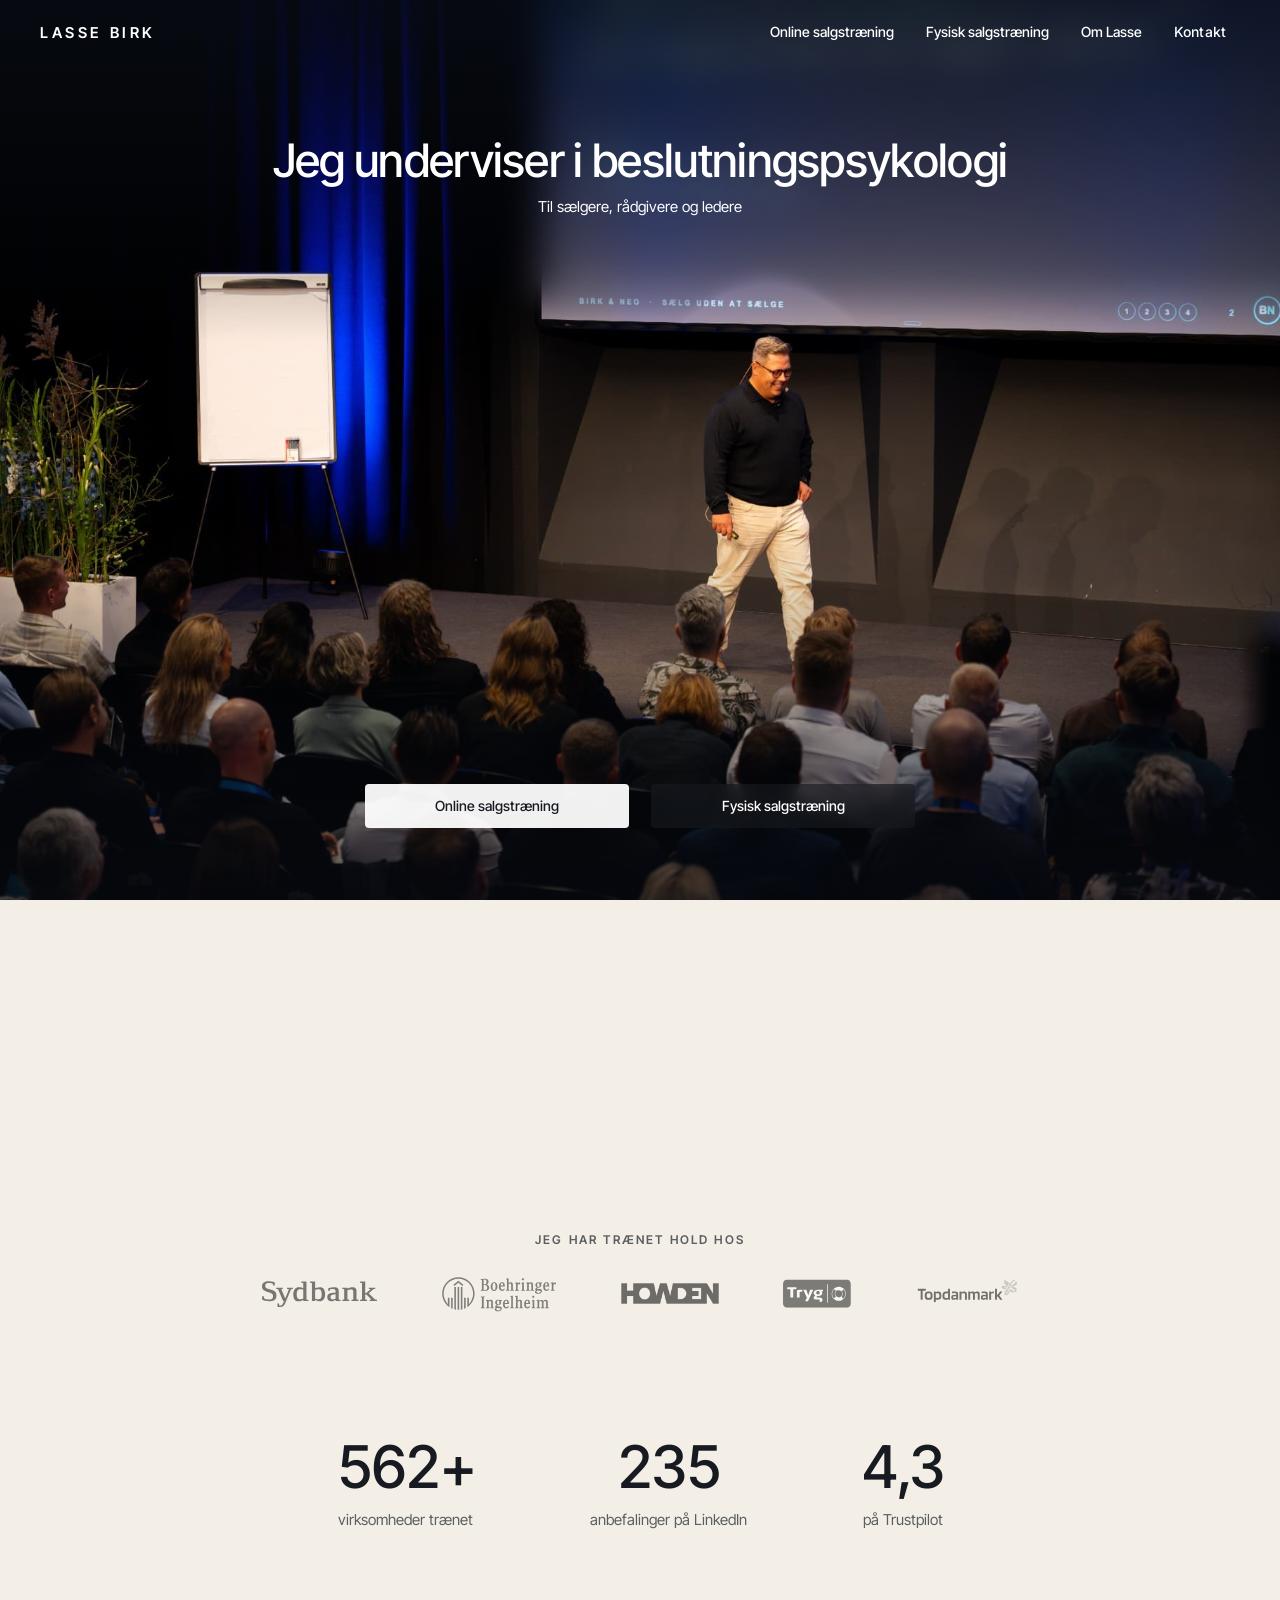
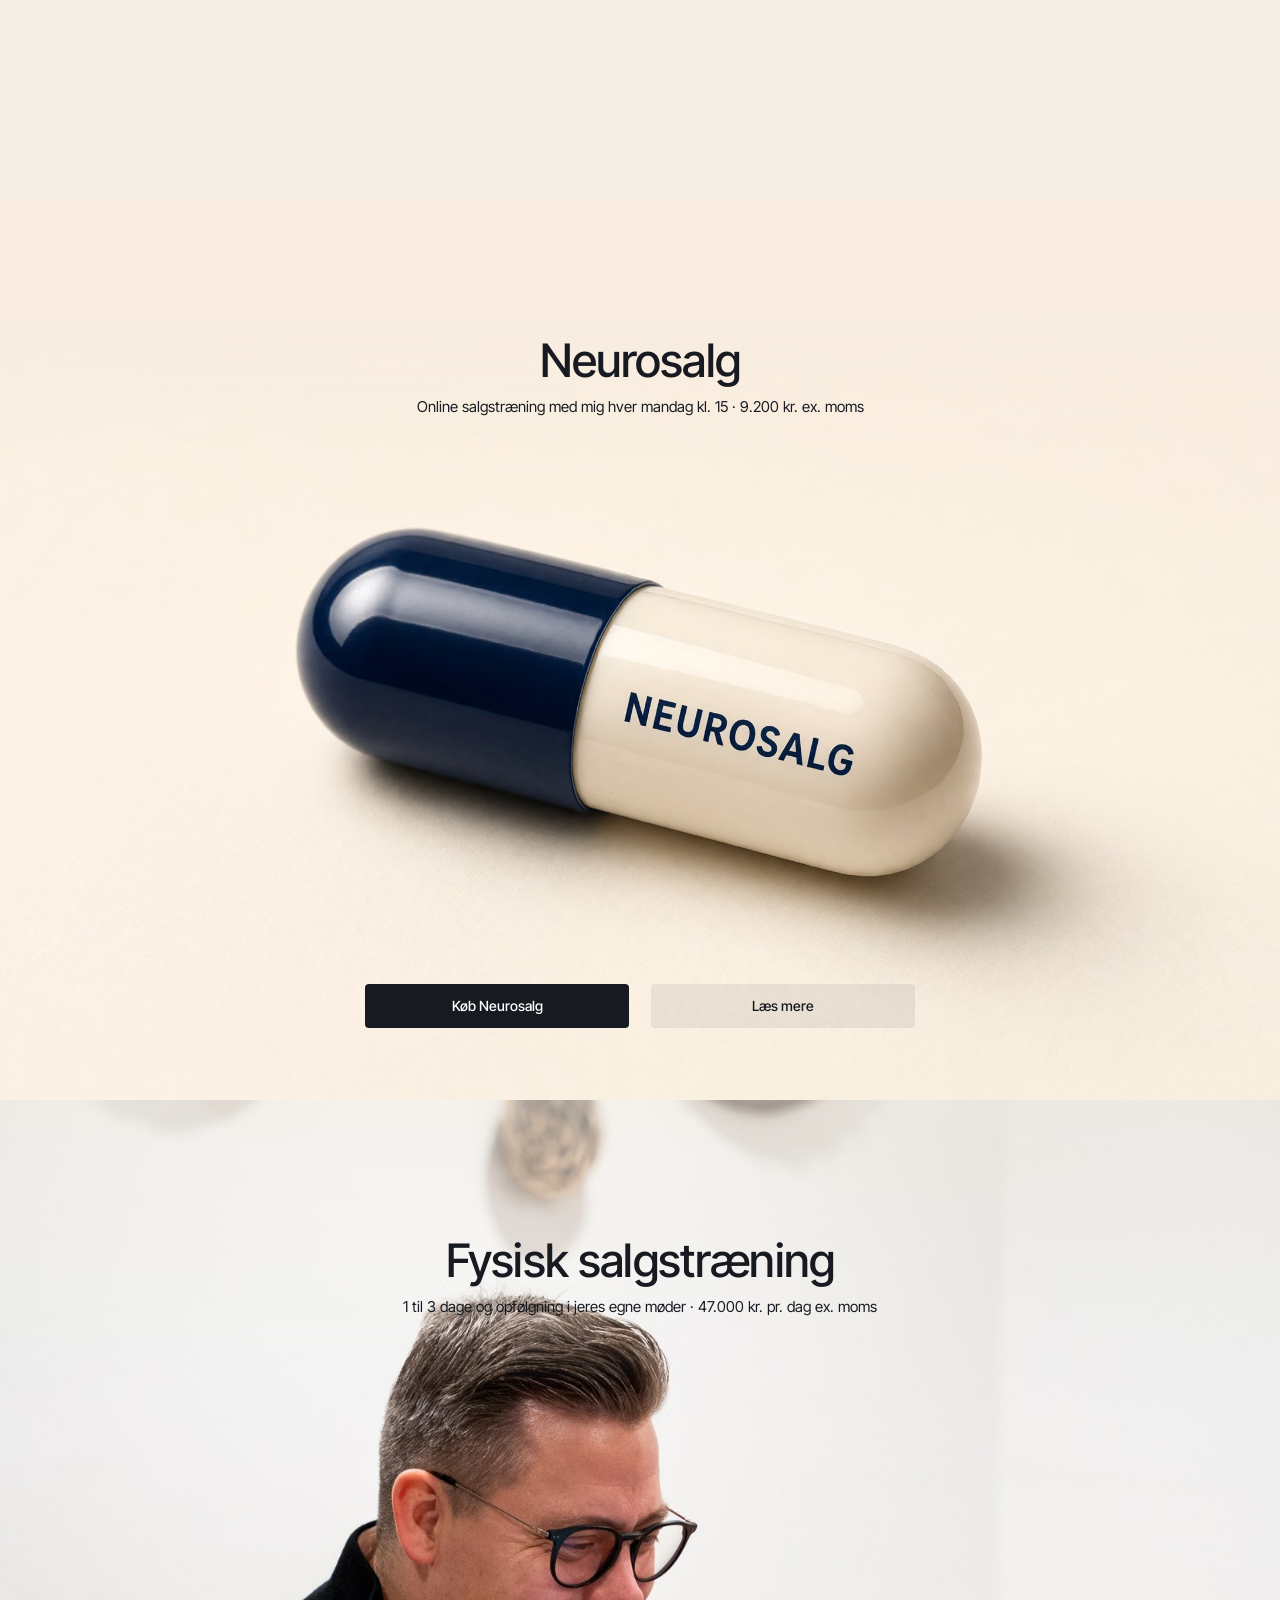
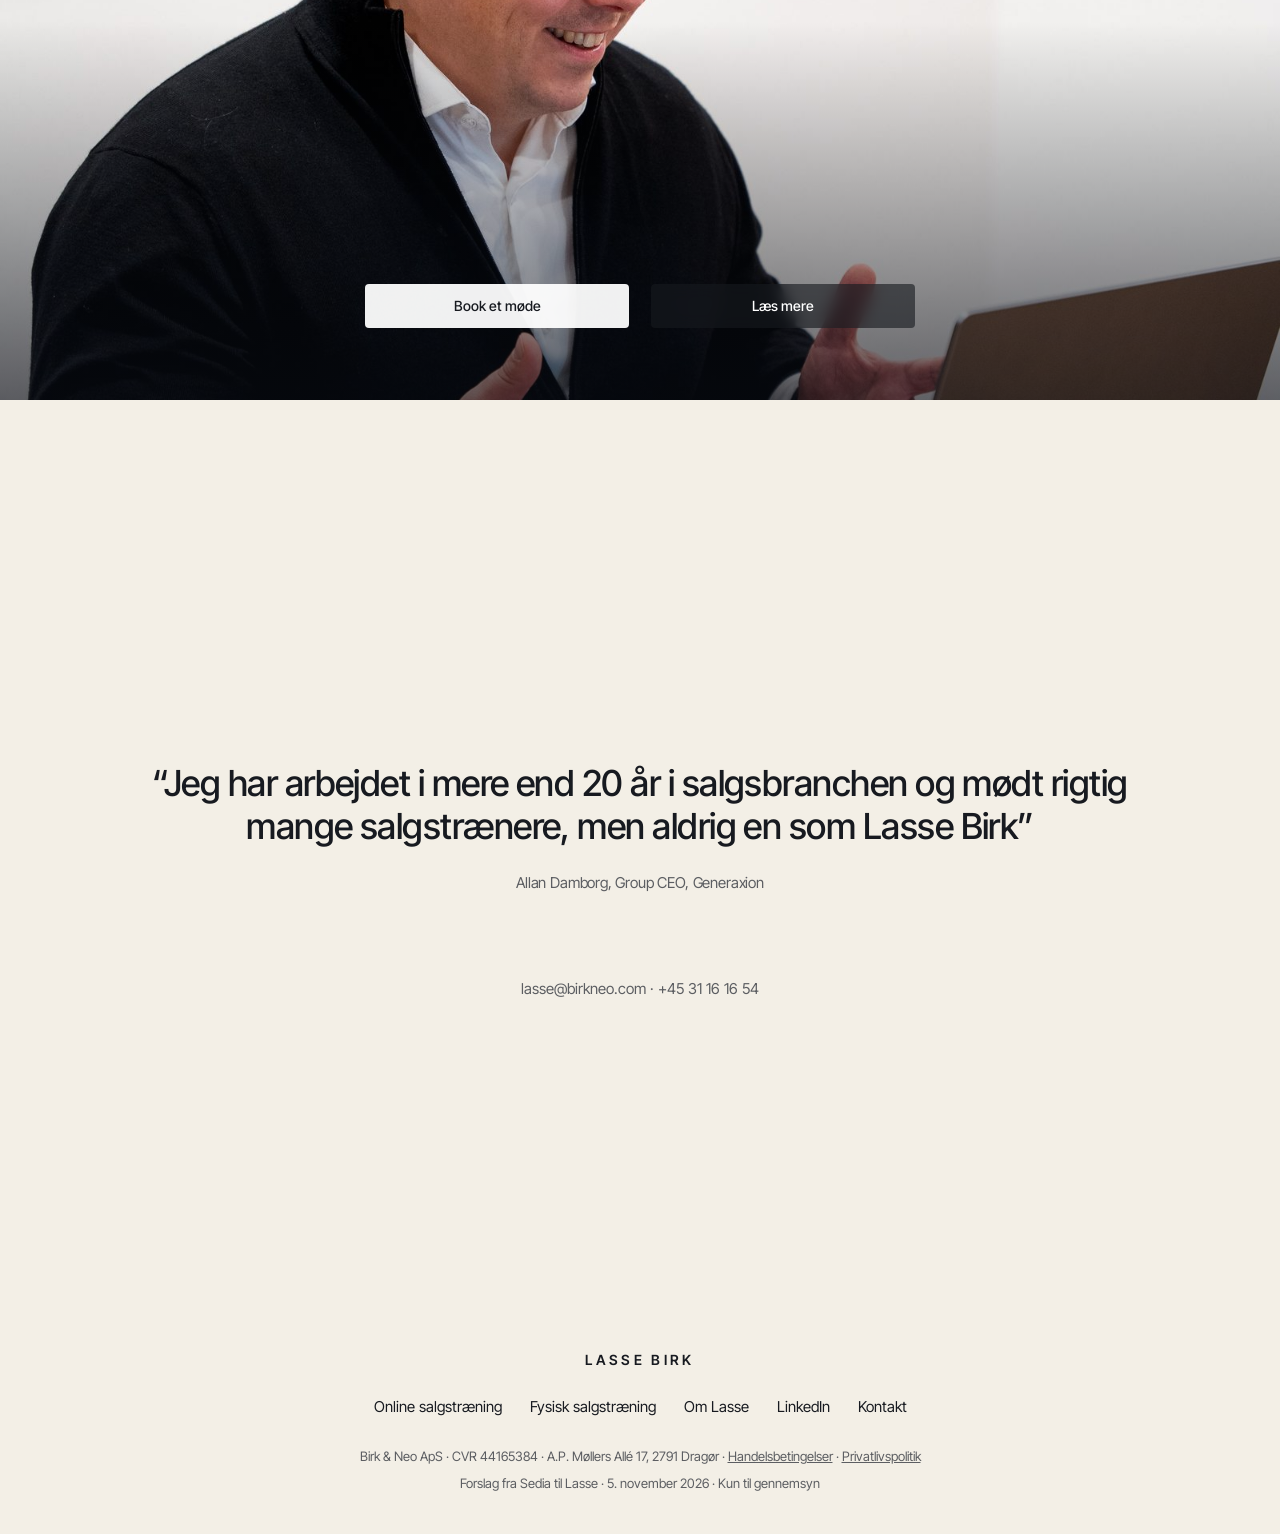
==== commit b99d4a98: "Forsiden og Neurosalg i Tesla-stil: 5 skærme hver, fotorealistisk pille, ex. moms og ingen punktum i" ====
--- a/index.html
+++ b/index.html
@@ -2,128 +2,47 @@
 <html lang="da"><head><meta charset="utf-8"><meta name="viewport" content="width=device-width, initial-scale=1">
 <meta name="robots" content="noindex, nofollow"><title>Lasse Birk · Beslutningspsykologi i salg</title>
 <link rel="preconnect" href="https://fonts.googleapis.com"><link rel="preconnect" href="https://fonts.gstatic.com" crossorigin>
-<link href="https://fonts.googleapis.com/css2?family=Libre+Caslon+Text:ital,wght@0,400;0,700;1,400&family=Inter:wght@400;500;600&display=swap" rel="stylesheet">
-<link rel="stylesheet" href="style.css"></head>
-<body>
+<link href="https://fonts.googleapis.com/css2?family=Inter+Tight:wght@400;500;600&family=Inter:wght@400;500;600&display=swap" rel="stylesheet">
+<link rel="stylesheet" href="style.css"><link rel="stylesheet" href="tesla.css"><script>document.documentElement.classList.add("js")</script></head>
+<body class="tesla">
 <header class="top"><div class="in">
  <a class="wm" href="index.html">Lasse Birk</a>
  <nav aria-label="Menu"><a href="neurosalg.html"><span class="l">Online salgstræning</span><span class="s">Online</span></a><a href="virksomheder.html"><span class="l">Fysisk salgstræning</span><span class="s">Fysisk</span></a><a href="om.html"><span class="l">Om Lasse</span><span class="s">Om</span></a><a class="btn sm" href="mailto:lasse@birkneo.com">Kontakt</a></nav>
 </div></header>
 <main>
-<section class="hero navy"><div class="in">
- <div>
-  <h1>Jeg underviser i beslutningspsykologi</h1>
-  <p class="lead">Jeg hjælper sælgere, rådgivere og ledere med at forstå, hvordan kunder træffer beslutninger. Så de sælger til flere kunder, uden at presse nogen.</p>
-  <ul class="nums">
-   <li><a href="https://www.linkedin.com/in/lasserbirk/"><b>28.000+</b><span>følgere på LinkedIn</span></a></li>
-   <li><a href="https://www.linkedin.com/in/lasserbirk/details/recommendations/"><b>251</b><span>anbefalinger på LinkedIn</span></a></li>
-   <li><a href="https://dk.trustpilot.com/review/neurosalg.dk"><b>4,6</b><span>på Trustpilot</span></a></li>
-   <li><b>600+</b><span>virksomheder trænet</span></li>
-  </ul>
-  <nav class="paths" aria-label="Hvad passer til dig?">
-   <a href="neurosalg.html"><b>For dig selv</b><small>Online salgstræning · 9.200&nbsp;kr. ekskl.&nbsp;moms</small><i>→</i></a>
-   <a href="virksomheder.html"><b>For jeres salgsteam</b><small>Fysisk salgstræning · 47.000&nbsp;kr. pr.&nbsp;dag ekskl.&nbsp;moms</small><i>→</i></a>
-  </nav>
- </div>
- <div class="portrait"><img src="assets/lasse_seated.jpg" alt="Lasse Birk"></div>
-</div></section>
+<section class="t-scr dark" style="--pos:center 40%;--pos-m:56% center;--top:.8">
+ <img class="t-bg" src="assets/lasse-birk-underviser-top.jpg" alt="Lasse Birk på scenen foran et fyldt auditorium">
+ <div class="t-head"><h1 class="rv">Jeg underviser i beslutningspsykologi</h1><p class="rv">Til sælgere, rådgivere og ledere</p></div>
+ <div class="t-cta rv"><a class="t-btn white" href="neurosalg.html">Online salgstræning</a><a class="t-btn glass" href="virksomheder.html">Fysisk salgstræning</a></div>
+</section>
 
-<section class="logos "><div class="in">
- <p class="lab">Jeg har trænet hold hos</p>
- <ul>
-  <li><img class="l-syd" src="assets/logos/sydbank.svg" alt="Sydbank"></li>
-  <li><img class="l-boeh" src="assets/logos/boehringer.svg" alt="Boehringer Ingelheim"></li>
-  <li><img class="l-howden" src="assets/logos/howden.png" alt="Howden"></li>
-  <li><img class="l-tryg" src="assets/logos/tryg.svg" alt="Tryg"></li>
-  <li><img class="l-top" src="assets/logos/topdanmark.svg" alt="Topdanmark"></li>
- </ul>
-</div></section>
+<section class="t-scr proof">
+ <div><p class="t-kicker rv">Jeg har trænet hold hos</p><ul class="t-logos rv">
+   <li><img class="l-syd" src="assets/logos/sydbank.svg" alt="Sydbank"></li>
+   <li><img class="l-boeh" src="assets/logos/boehringer.svg" alt="Boehringer Ingelheim"></li>
+   <li><img class="l-howden" src="assets/logos/howden.png" alt="Howden"></li>
+   <li><img class="l-tryg" src="assets/logos/tryg.svg" alt="Tryg"></li>
+   <li><img class="l-top" src="assets/logos/topdanmark.svg" alt="Topdanmark"></li>
+  </ul></div>
+ <ul class="t-nums rv"><li><b data-count="600" data-dec="0" data-suffix="+">600+</b><span>virksomheder trænet</span></li><li><b data-count="251" data-dec="0" data-suffix="">251</b><span>anbefalinger på LinkedIn</span></li><li><b data-count="4.6" data-dec="1" data-suffix="">4,6</b><span>på Trustpilot</span></li></ul>
+</section>
 
-<section class="sec center-q"><div class="in">
- <figure class="lq "><blockquote>“Rettidig omhu i salg er at holde mund og lytte efter, hvad kunden siger. Og kun sælge noget, hvis du ved, at du kan hjælpe kunden.”</blockquote><figcaption>Lasse Birk</figcaption></figure>
-</div></section>
+<section class="t-scr pill">
+ <picture><source media="(max-aspect-ratio: 4/5)" srcset="assets/pille/pille-hoej.jpg"><img class="t-bg" src="assets/pille/pille-bred.jpg" alt="Neurosalg-kapslen: mørkeblå og creme med navnet Neurosalg"></picture>
+ <div class="t-head"><h2 class="rv">Neurosalg</h2><p class="rv">Online salgstræning med mig hver mandag kl. 15 · 9.200 kr. ex. moms</p></div>
+ <div class="t-cta rv"><a class="t-btn dark" href="https://buy.stripe.com/14A6oI4wqeSL6PFflu4sE0a">Køb Neurosalg</a><a class="t-btn ghost" href="neurosalg.html">Læs mere</a></div>
+</section>
 
-<section class="sec white about"><div class="in">
- <img src="assets/lasse-birk.jpg" alt="Portræt af Lasse Birk">
- <div>
-  <span class="eyebrow">Om Lasse</span>
-  <h2>Jeg har selv siddet i sælgerens stol</h2>
-  <p class="sub">Jeg startede som sælger hos Orange. Jeg har lavet op til 100 salgsopkald om dagen og holdt mere end 1.000 salgsmøder. Siden blev jeg Head of Sales og startede Birk &amp; Neo i 2017.</p>
-  <p class="sub">I dag har jeg arbejdet med salg i over 20 år og trænet hold i mere end 600 virksomheder.</p>
-  <a class="go" href="om.html">Læs om mig <i>→</i></a>
- </div>
-</div></section>
+<section class="t-scr dark lyst" style="--pos:center 26%">
+ <img class="t-bg" src="assets/lasse_gesture.jpg" alt="Lasse Birk forklarer ved et bord">
+ <div class="t-head"><h2 class="rv">Fysisk salgstræning</h2><p class="rv">1 til 3 dage og opfølgning i jeres egne møder · 47.000 kr. pr. dag ex. moms</p></div>
+ <div class="t-cta rv"><a class="t-btn white" href="mailto:lasse@birkneo.com?subject=Indledende%20m%C3%B8de">Book et møde</a><a class="t-btn glass" href="virksomheder.html">Læs mere</a></div>
+</section>
 
-<section class="sec method"><div class="in">
- <div class="pic"><img src="assets/lasse_hjernen.jpg" alt="Lasse Birk underviser foran en skærm om hjernen"></div>
- <div>
-  <h2>Sådan arbejder jeg</h2>
-  <ol>
-   <li><span>I</span><div><b>Praksis frem for teori</b><p>De fleste salgskurser varer 1 til 3 dage og giver teori og modeller. Jeg træner det, der sker i jeres egne samtaler, og hvordan det bliver sagt.</p></div></li>
-   <li><span>II</span><div><b>Forankring over tid</b><p>Vaner, der er bygget over mange år, ændrer sig ikke på et kursus. Derfor følger jeg op over måneder, til det sidder.</p></div></li>
-   <li><span>III</span><div><b>Psykologisk tryghed</b><p>Teknikker, der får kunden til at tale og uddybe. Når kunden føler sig set, hørt og forstået, køber kunden af sig selv.</p></div></li>
-  </ol>
- </div>
-</div></section>
-
-<section class="sec white"><div class="in">
- <h2>Det har de opnået</h2>
- <p class="sub">Resultater, som medlemmer af Neurosalg selv har fortalt om.</p>
- <ul class="results"><li><b>3x</b><p>flere nye SaaS B2B-kunder, og topsælger i virksomheden inden for 1,5 år.</p><small><span>Jonas Menke</span>Account Executive, Mercell</small></li><li><b>85.000 kr.</b><p>solgt på 1 opkald, som ingen havde kunnet lukke i 2 år.</p><small><span>Bjarne Weber</span>Salgschef, Granzow A/S</small></li><li><b>100.000 kr.</b><p>i omsætning om ugen og den bedste lukkeprocent.</p><small><span>Oliver Ziersen</span>Forsikringsrådgiver, GF Forsikring</small></li><li><b>Årsmålet</b><p>nået allerede i september.</p><small><span>Søren Øglend</span>Erhvervsassurandør, If</small></li></ul>
-</div></section>
-
-<section class="big-q"><div class="in">
- <blockquote>“Jeg har arbejdet i mere end 20 år i salgsbranchen og mødt rigtig mange salgstrænere, men aldrig en som Lasse Birk.”</blockquote>
- <p><b>Allan Damborg</b> · Group CEO, Generaxion</p>
-</div></section>
-
-<section class="sec leaders"><div class="in">
- <h2>Hvad ledere siger om mig</h2>
- <p class="sub">251 har anbefalet mig på LinkedIn. Her er 6 af dem.</p>
- <div class="quotes wall"><figure class="qc"><span class="src"><i>in</i>Anbefaling på LinkedIn</span><blockquote>Lasse er en enestående, dygtig og passioneret salgstræner. Han går nye veje og har sit helt eget DNA.</blockquote><figcaption><img class="av" src="assets/li_preben_braagaard.jpg" alt=""><span class="who"><b>Preben Braagaard</b><small>Salgstræner i over 25 år</small></span></figcaption></figure><figure class="qc"><span class="src"><i>in</i>Anbefaling på LinkedIn</span><blockquote>Sjældent har jeg oplevet salgstræning blive så konkret, og jeg kan kun anbefale Lasse.</blockquote><figcaption><img class="av" src="assets/li_jakob_neua_noergaard.jpg" alt=""><span class="who"><b>Jakob Neua Nørgaard</b><small>Tidligere stifter af Penneo</small></span></figcaption></figure><figure class="qc"><span class="src"><i>in</i>Anbefaling på LinkedIn</span><blockquote>Vi havde ikke været, hvor vi er i dag, uden Lasses træning.</blockquote><figcaption><span class="av">RK</span><span class="who"><b>Rune Boye Knudsen</b><small>CEO og medstifter, Moxso</small></span></figcaption></figure><figure class="qc"><span class="src"><i>in</i>Anbefaling på LinkedIn</span><blockquote>Hans træningssessioner giver masser af inspiration og konkrete værktøjer, som sælgerne kan gå direkte ud og benytte.</blockquote><figcaption><img class="av" src="assets/li_stefan_bjoern_egelund.jpg" alt=""><span class="who"><b>Stefan Bjørn Egelund</b><small>Sales Development Manager, Fieldwire by Hilti</small></span></figcaption></figure><figure class="qc"><span class="src"><i>in</i>Anbefaling på LinkedIn</span><blockquote>Hans evne til at inddrage både teoretiske og praktiske metoder på en så engageret måde åbner bestemt for nogle nye perspektiver.</blockquote><figcaption><span class="av">MK</span><span class="who"><b>Mads Rohde Knudsen</b><small>Head of Commercial, Telenor Danmark</small></span></figcaption></figure><figure class="qc"><span class="src"><i>in</i>Anbefaling på LinkedIn</span><blockquote>Dejligt med en instruktør, som ikke kun er teoretisk, men også viser, hvordan man gør det.</blockquote><figcaption><span class="av">HD</span><span class="who"><b>Henrik Dybdahl</b><small>Partner, Söderberg &amp; Partners</small></span></figcaption></figure></div>
- <p class="all"><a class="go" href="https://www.linkedin.com/in/lasserbirk/details/recommendations/">Læs alle 251 anbefalinger på LinkedIn <i>→</i></a></p>
-</div></section>
-
-<section class="band navy"><div class="in">
- <img class="face" src="assets/lasse_skaerm.jpg" alt="Lasse Birk underviser foran en skærm">
- <div><figure class="lq "><blockquote>“Prøv forskellige salgstrænere, og find ud af, hvem du arbejder bedst sammen med. Jeg har selv købt salgstræning af rigtig mange, fordi jeg vil lære af alle.”</blockquote><figcaption>Lasse Birk</figcaption></figure></div>
-</div></section>
-
-<section class="sec white"><div class="in">
- <h2>Virksomhederne kommer igen</h2>
- <ul class="cases3"><li><b>Sydbank</b><p>En pilot med 15 rådgivere og 15 Private Banking-folk mod et andet konsulenthus. Efter 6 måneder: flere nye kunder, højere kundetilfredshed og gladere medarbejdere. Derefter hele område Sønderjylland.</p></li><li><b>Boehringer Ingelheim</b><p>Startede i Human Health. Efter 3 måneder kom Animal Health med og siden Norge.</p></li><li><b>Generaxion</b><p>Et kursus for ca. 40 sælgere og 15 mødebookere. Derefter 6 ekstra kursusdage.</p></li></ul>
- <p class="all"><a class="go" href="virksomheder.html">Se fysisk salgstræning for salgsteams <i>→</i></a></p>
-</div></section>
-
-<section class="sec heard "><div class="in">
- <h2 class="lab">Hørt i</h2>
- <div class="tiles">
-  <a class="tile" href="https://www.youtube.com/watch?v=D72mmwVkShA"><div class="art"><img src="assets/logos/adfaerd.jpg" alt="ADFÆRD"></div><small>Podcast, nr. 3 på Apple i Danmark</small><b>ADFÆRD med Morten Münster</b></a>
-  <a class="tile" href="https://www.youtube.com/watch?v=LI1VfvN4N20"><div class="art ms"><img src="assets/logos/mastery_summit.png" alt=""><span>Mastery Summit®</span></div><small>Scene, Musikhuset 2026</small><b>Taler på Mastery Summit</b></a>
-  <a class="tile" href="https://www.youtube.com/watch?v=yn4FvNLvOtA"><div class="art"><img src="assets/logos/mastery_podcast.jpg" alt="Mastery"></div><small>Podcast</small><b>Mastery med Casper Edens og Niels Greve</b></a>
-  <a class="tile" href="https://www.youtube.com/watch?v=tVeJ4pzRw4E"><div class="art"><img src="assets/logos/ludvigs.jpg" alt="Ludvigs Podcast"></div><small>Podcast</small><b>Ludvigs Podcast</b></a>
- </div>
-</div></section>
-
-<section class="sec white"><div class="in">
- <h2>2 måder at arbejde med mig</h2>
- <div class="ways">
-  <a class="way" href="neurosalg.html">
-   <span class="eyebrow">Online salgstræning</span>
-   <h3>For dig selv</h3>
-   <p>Neurosalg er min online salgstræning til dig, der vil blive bedre på egen hånd. Masterclass, community og live-træning med mig hver mandag.</p>
-   <p class="price">9.200 kr.<small>ekskl. moms · engangsbetaling · livstidsadgang</small></p>
-   <span class="go">Se Neurosalg <i>→</i></span>
-  </a>
-  <a class="way" href="virksomheder.html">
-   <span class="eyebrow">Fysisk salgstræning</span>
-   <h3>For jeres salgsteam</h3>
-   <p>1 til 3 dages træning med mig og derefter opfølgning i jeres egne møder over 3, 6 eller 12 måneder. Det første møde tager jeg selv.</p>
-   <p class="price">47.000 kr.<small>ekskl. moms pr. træningsdag</small></p>
-   <span class="go">Se forløbet <i>→</i></span>
-  </a>
- </div>
-</div></section>
+<section class="t-scr quote">
+ <blockquote class="t-quote rv"><p>“Jeg har arbejdet i mere end 20 år i salgsbranchen og mødt rigtig mange salgstrænere, men aldrig en som Lasse Birk”</p><cite>Allan Damborg, Group CEO, Generaxion</cite></blockquote>
+ <p class="t-contact rv"><a href="mailto:lasse@birkneo.com">lasse@birkneo.com</a> · <a href="tel:+4531161654">+45 31 16 16 54</a></p>
+</section>
 </main>
 <footer class="ft"><div class="in">
  <a class="wm" href="index.html">Lasse Birk</a>
@@ -135,6 +54,6 @@
 // Menuen får en tynd linje, når man har scrollet
 (()=>{const t=document.querySelector('.top');const f=()=>t.classList.toggle('s',scrollY>8);addEventListener('scroll',f,{passive:true});f()})();
 </script>
-
+<script src="tesla.js"></script>
 <script src="kommentarer.js"></script>
 </body></html>
--- a/tesla.css
+++ b/tesla.css
@@ -0,0 +1,91 @@
+/* Tesla-stil (Kasper 6. nov 2026): 1 budskab pr. skærm, meget lidt tekst, 3 store tal, rolige animationer. Gælder kun body.tesla */
+.tesla{--navy:#0F1B2D;--cream:#F3EFE6;--pillbg:#F8EDE0;--ink:#171A20;--muted:#5C5E62;--t:"Inter Tight",Inter,system-ui,sans-serif;font-family:var(--t);background:var(--cream);color:var(--ink)}
+html:has(body.tesla){scroll-snap-type:y proximity;scroll-padding-top:0}
+.tesla h1,.tesla h2,.tesla blockquote{font-family:var(--t)}
+/* .vis er sat af tesla.js, når skærmen er synlig (.in er optaget af style.css) */
+/* menuen ligger oven på skærmene og skifter farve efter baggrunden */
+.tesla .top{position:fixed;left:0;right:0;top:0;background:transparent;border:0;color:var(--ink);transition:color .35s ease}
+.tesla .top.s{border:0}
+.tesla .top .in{height:64px;max-width:none;padding:0 40px}
+.tesla .top .wm{color:currentColor;font:600 15px/1 var(--t);letter-spacing:.24em}
+.tesla .top nav{gap:4px}
+.tesla .top nav a:not(.btn){color:currentColor;font-weight:500;font-size:14px;padding:8px 14px;border-radius:4px;transition:background .25s}
+.tesla .top nav a:not(.btn):hover,.tesla .top nav a.on{background:rgba(127,127,127,.16);color:currentColor}
+.tesla .top nav .btn{background:transparent;border:0;color:currentColor;font-weight:500;font-size:14px;padding:8px 14px}
+.tesla .top nav .btn:hover{background:rgba(127,127,127,.16)}
+.tesla .top.dark{color:#fff}
+/* skærmene */
+.t-scr{position:relative;height:100vh;height:100svh;min-height:620px;overflow:hidden;scroll-snap-align:start;display:flex;flex-direction:column;align-items:center;justify-content:space-between;text-align:center;padding:clamp(108px,15vh,160px) 24px clamp(48px,8vh,84px)}
+.t-scr.dark{color:#fff;background:#0b0f17}
+.t-bg{position:absolute;inset:0;width:100%;height:100%;object-fit:cover;object-position:var(--pos,center);z-index:0;transform:scale(1.07);transition:transform 2.4s cubic-bezier(.2,.7,.2,1)}
+.t-scr.vis .t-bg{transform:scale(1)}
+.t-scr.dark:after{content:"";position:absolute;inset:0;z-index:0;background:linear-gradient(180deg,rgba(8,12,20,var(--top,.5)) 0%,rgba(8,12,20,0) 38%,rgba(8,12,20,0) 58%,rgba(8,12,20,.62) 100%)}
+/* fotos med lys væg foroven: mørk tekst øverst, lyse knapper nederst */
+.t-scr.lyst{color:var(--ink)}
+.t-scr.lyst:after{background:linear-gradient(180deg,rgba(243,239,230,.6) 0%,rgba(243,239,230,0) 32%,rgba(8,12,20,0) 58%,rgba(8,12,20,.62) 100%)}
+.t-scr>:not(.t-bg):not(picture){position:relative;z-index:1}
+.t-head h1,.t-head h2{font-weight:500;font-size:clamp(34px,3.6vw,52px);line-height:1.1;letter-spacing:-.015em;margin:0}
+.t-head p{font-size:clamp(15px,1.15vw,17px);line-height:1.5;margin:10px 0 0;opacity:.9}
+.t-cta{display:flex;gap:14px 22px;justify-content:center;flex-wrap:wrap}
+.t-btn{display:inline-flex;align-items:center;justify-content:center;min-width:264px;height:44px;padding:0 24px;border-radius:4px;font:500 14px/1 var(--t);text-decoration:none;transition:background .25s}
+.t-btn.white{background:rgba(255,255,255,.94);color:#171A20}.t-btn.white:hover{background:#fff}
+.t-btn.glass{background:rgba(23,26,32,.62);color:#fff;-webkit-backdrop-filter:blur(8px);backdrop-filter:blur(8px)}.t-btn.glass:hover{background:rgba(23,26,32,.82)}
+.t-btn.dark{background:#171A20;color:#fff}.t-btn.dark:hover{background:#30343c}
+.t-btn.ghost{background:rgba(23,26,32,.07);color:#171A20}.t-btn.ghost:hover{background:rgba(23,26,32,.13)}
+.t-note{font-size:13px;line-height:1.5;color:var(--muted);margin:16px 0 0}.t-note a{color:inherit}
+/* pillen: fotoet ligger i den nederste del og glider ind i baggrunden foroven */
+.t-scr.pill{background:var(--pillbg)}
+.t-scr.pill picture{position:absolute;left:0;right:0;bottom:0;top:12%;z-index:0}
+.t-scr.pill .t-bg{-webkit-mask-image:linear-gradient(180deg,transparent 0,#000 22%);mask-image:linear-gradient(180deg,transparent 0,#000 22%)}
+/* beviser: logoer og 3 store tal */
+.t-kicker{font-size:12px;font-weight:600;letter-spacing:.18em;text-transform:uppercase;color:var(--muted);margin:0 0 26px}
+.t-logos{list-style:none;margin:0;padding:0;display:flex;justify-content:center;align-items:center;flex-wrap:wrap;gap:24px clamp(32px,5vw,72px)}
+.t-logos img{display:block;width:auto;filter:grayscale(1);opacity:.6}
+.t-logos .l-syd{height:26px}.t-logos .l-boeh{height:36px}.t-logos .l-howden{height:21px}.t-logos .l-tryg{height:29px}.t-logos .l-top{height:27px}
+.t-nums{list-style:none;margin:0;padding:0;display:flex;justify-content:center;gap:clamp(40px,9vw,140px)}
+.t-nums b{display:block;font-weight:500;font-size:clamp(44px,4.6vw,68px);letter-spacing:-.03em;line-height:1;font-variant-numeric:tabular-nums}
+.t-nums span{display:block;margin-top:12px;font-size:15px;color:var(--muted)}
+.t-scr.proof{justify-content:center;gap:clamp(64px,14vh,140px)}
+/* det får du */
+.t-scr.navy{background:var(--navy);color:#F3EFE6;justify-content:center;gap:clamp(48px,9vh,88px)}
+.t-list{list-style:none;margin:0;padding:0;display:grid;grid-template-columns:repeat(4,minmax(0,230px));gap:40px;justify-content:center}
+.t-list b{display:block;font-weight:500;font-size:22px;letter-spacing:-.01em}
+.t-list span{display:block;margin-top:8px;font-size:15px;line-height:1.5;color:rgba(243,239,230,.72)}
+/* citater */
+.t-scr.quote{justify-content:center;gap:clamp(48px,9vh,88px)}
+.t-scr.low{justify-content:flex-end}
+.t-quote{max-width:980px;margin:0 auto}
+.t-quote p{font-weight:500;font-size:clamp(26px,2.8vw,40px);line-height:1.22;letter-spacing:-.015em;margin:0}
+.t-quote cite{display:block;margin-top:22px;font-style:normal;font-size:15px;color:var(--muted)}
+.dark .t-quote cite{color:rgba(255,255,255,.82)}
+.t-contact{font-size:15px;color:var(--muted);margin:0}.t-contact a{color:inherit;text-decoration:none}.t-contact a:hover{text-decoration:underline}
+/* animation: tekst og knapper glider op i rækkefølge, når skærmen kommer ind */
+.js .t-scr .rv{opacity:0;transform:translateY(24px);transition:opacity 1s ease,transform 1s cubic-bezier(.2,.7,.2,1)}
+.js .t-scr.vis .rv{opacity:1;transform:none}
+.js .t-scr.vis .t-head .rv+.rv,.js .t-scr.vis .t-kicker+.rv{transition-delay:.12s}
+.js .t-scr.vis>.rv:last-child,.js .t-scr.vis>div:last-child>.rv:last-child{transition-delay:.26s}
+@media (prefers-reduced-motion:reduce){.t-bg{transition:none;transform:none}.js .t-scr .rv{opacity:1;transform:none;transition:none}}
+/* bunden */
+.tesla .ft{--ink:#171A20;--muted:#5C5E62;--line:rgba(23,26,32,.1);background:var(--cream);color:var(--muted);border:0;padding:48px 0 40px;scroll-snap-align:end}
+.tesla .ft .wm{color:var(--ink);font:600 14px/1 var(--t);letter-spacing:.24em}
+.tesla .ft nav a{color:var(--ink)}
+@media (max-width:760px){
+ html:has(body.tesla){scroll-snap-type:none}
+ .tesla .top .in{height:56px;padding:0 18px}
+ .tesla .top .wm{font-size:13px;letter-spacing:.2em}
+ .tesla .top nav a:not(.btn){padding:6px 8px}
+ .t-bg{object-position:var(--pos-m,var(--pos,center))}
+ .t-scr{padding:92px 18px 36px;min-height:560px}
+ .t-head h1,.t-head h2{font-size:30px}
+ .t-head p{font-size:15px}
+ .t-cta{flex-direction:column;align-items:stretch;width:100%;gap:12px}
+ .t-btn{width:100%;min-width:0}
+ .t-scr.pill picture{top:18%}
+ .t-logos{gap:20px 30px}
+ .t-nums{flex-direction:column;gap:30px}
+ .t-nums b{font-size:48px}
+ .t-scr.proof{gap:56px}
+ .t-list{grid-template-columns:repeat(2,minmax(0,1fr));gap:30px 18px;width:100%}
+ .t-list b{font-size:19px}
+ .t-quote p{font-size:25px}
+}
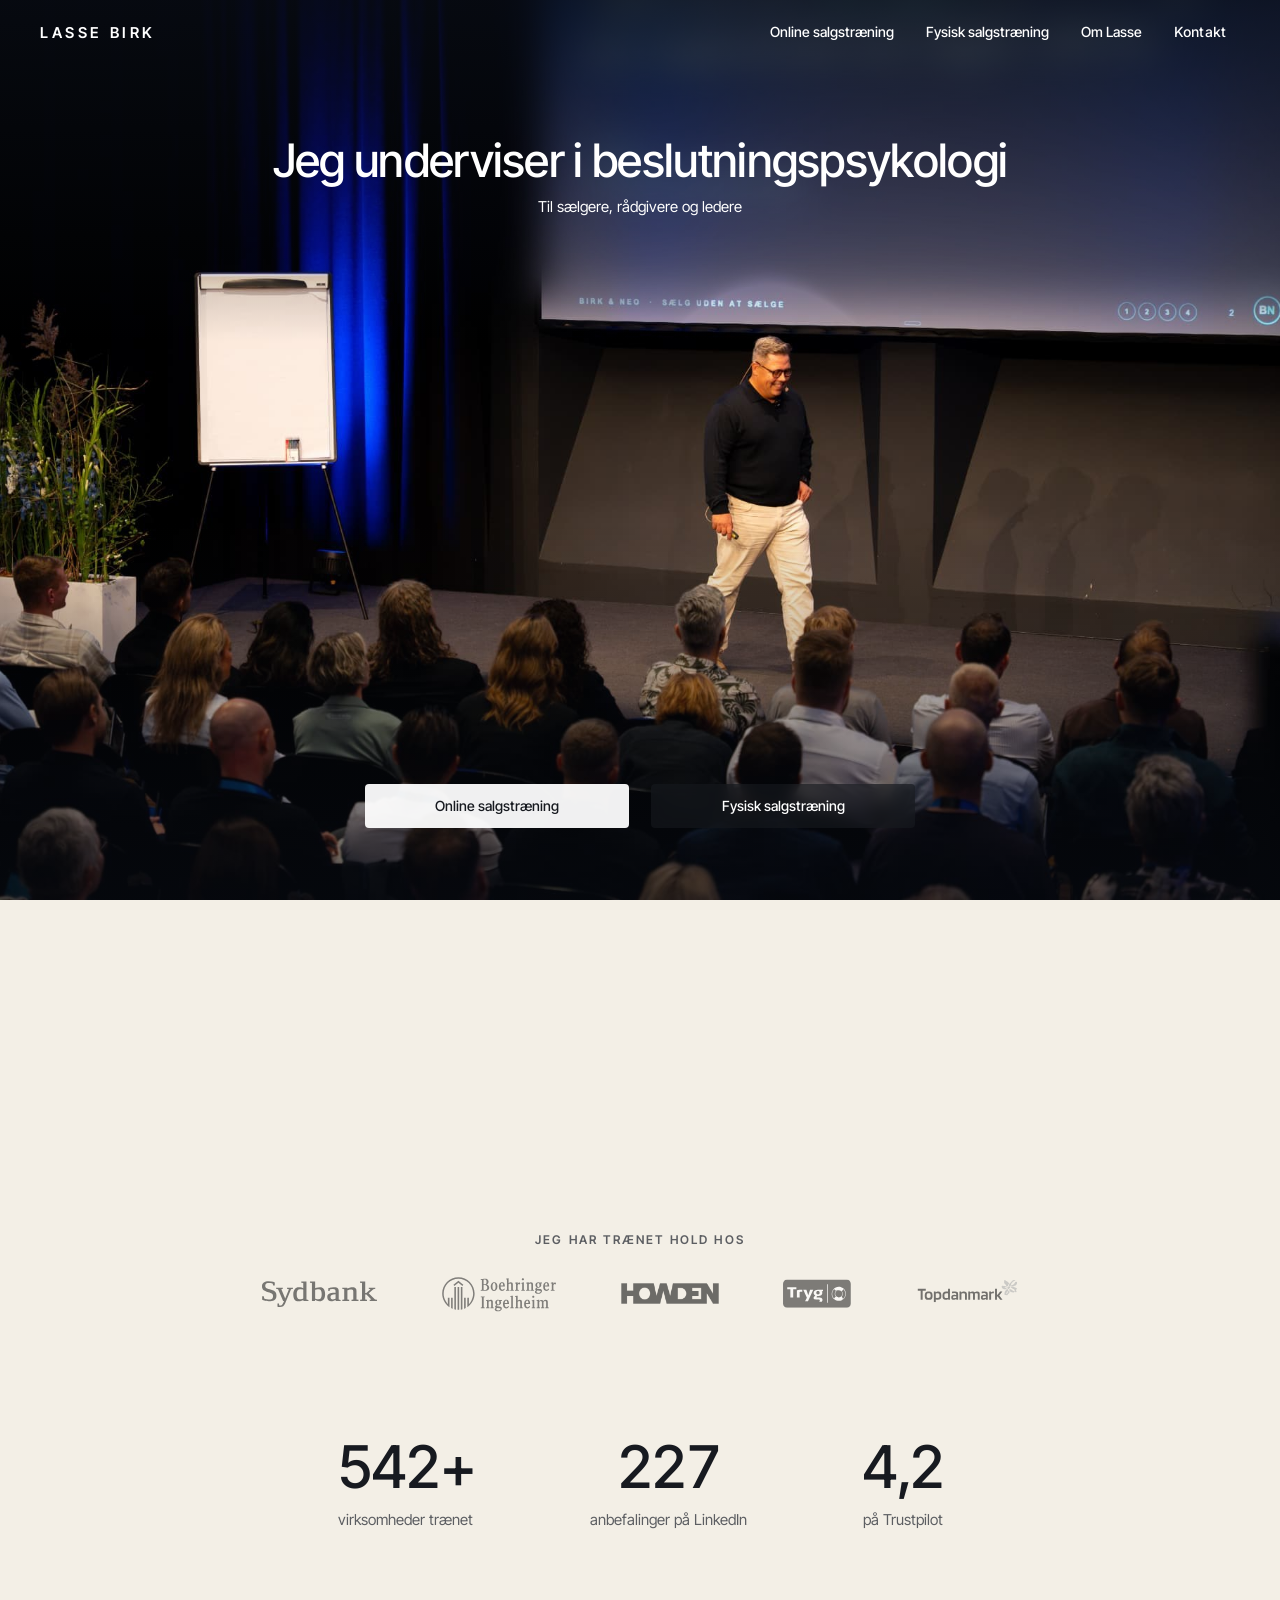
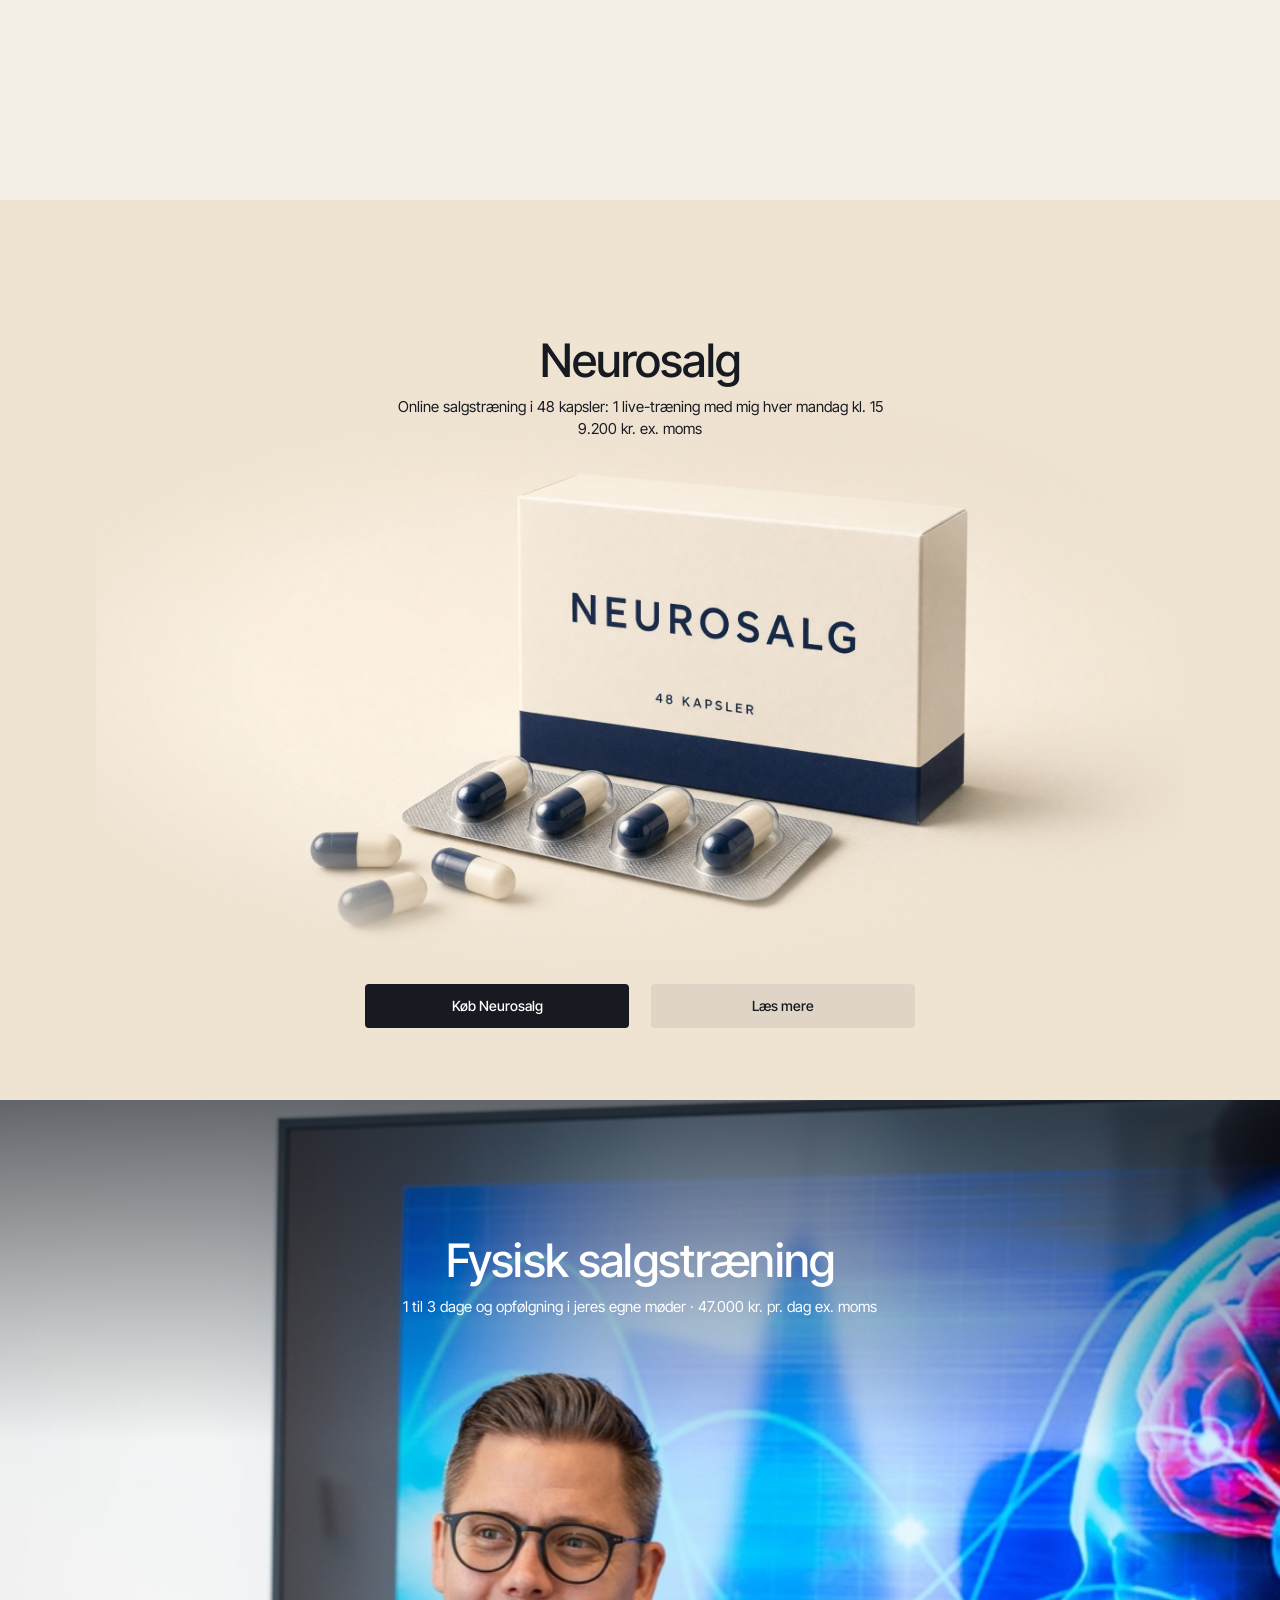
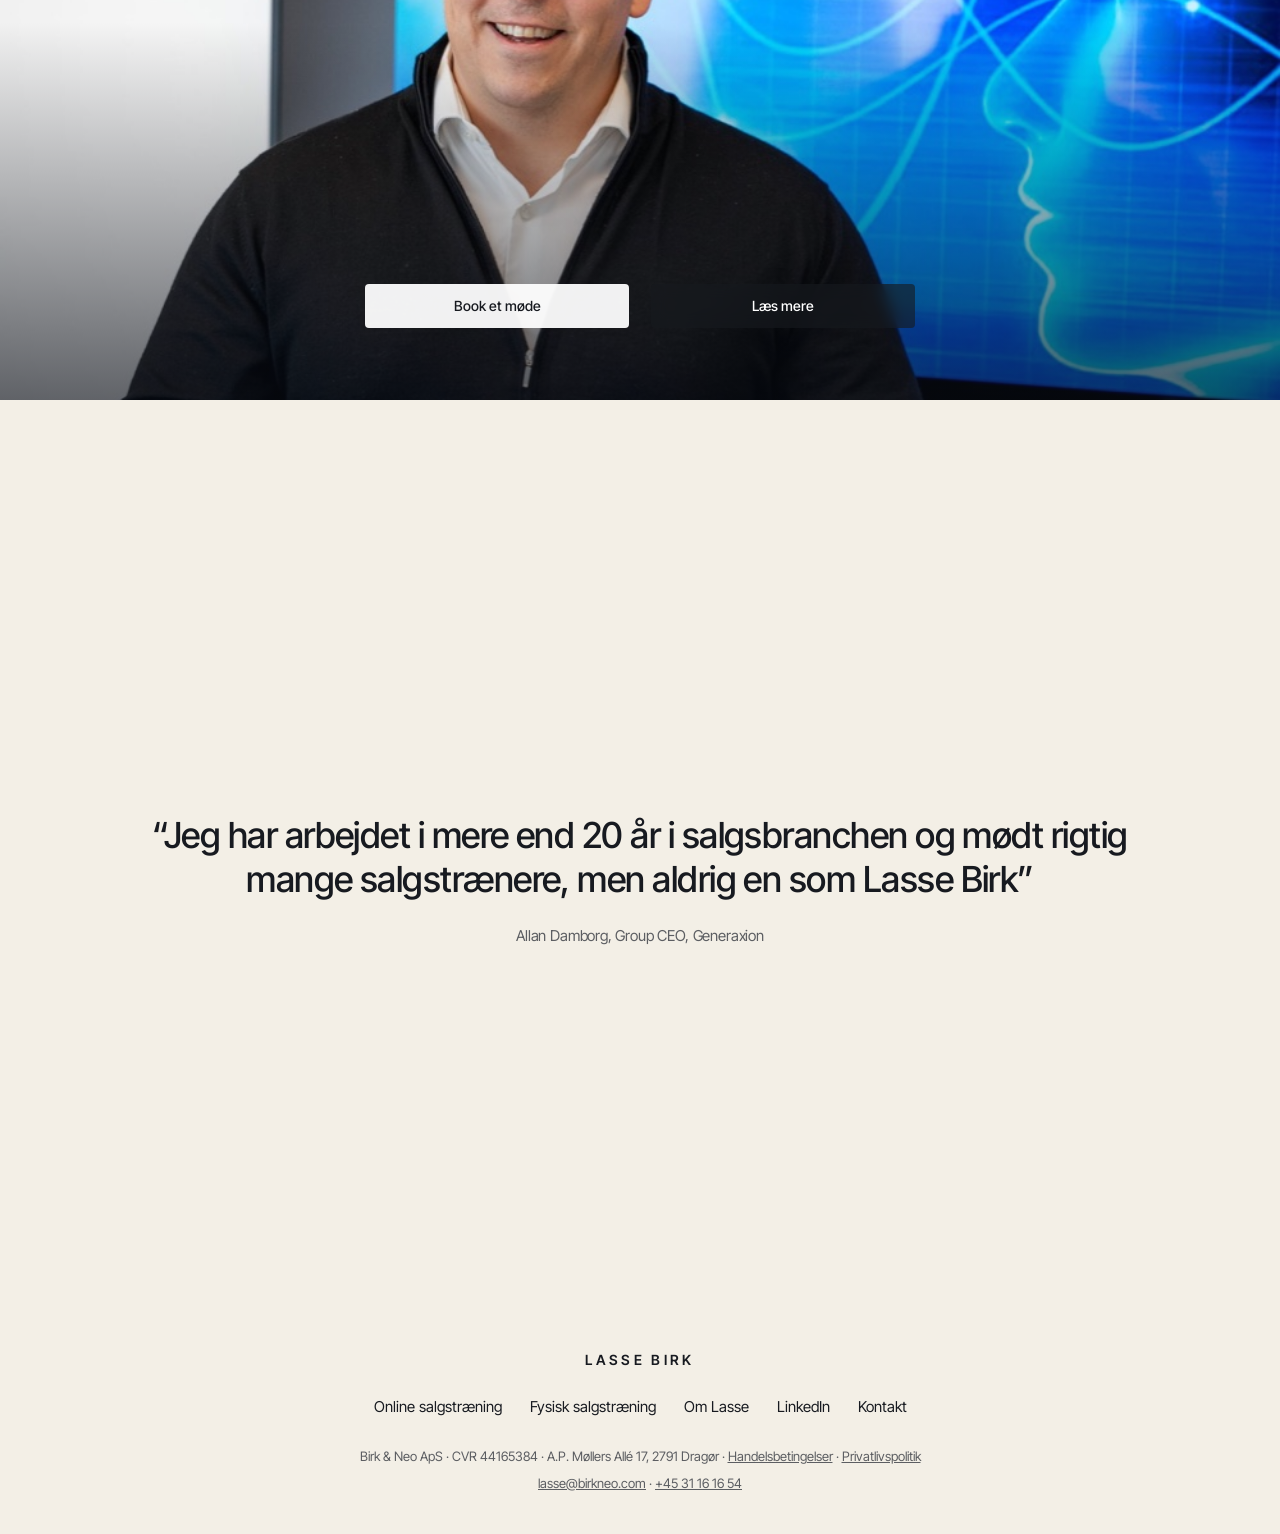
==== commit 24ef5b8f: "Kaspers 10 kommentarer: æsken med 48 kapsler forklarer pillen, ny Fysisk-skærm, kontakt i bunden, Fy" ====
--- a/index.html
+++ b/index.html
@@ -27,28 +27,27 @@
  <ul class="t-nums rv"><li><b data-count="600" data-dec="0" data-suffix="+">600+</b><span>virksomheder trænet</span></li><li><b data-count="251" data-dec="0" data-suffix="">251</b><span>anbefalinger på LinkedIn</span></li><li><b data-count="4.6" data-dec="1" data-suffix="">4,6</b><span>på Trustpilot</span></li></ul>
 </section>
 
-<section class="t-scr pill">
- <picture><source media="(max-aspect-ratio: 4/5)" srcset="assets/pille/pille-hoej.jpg"><img class="t-bg" src="assets/pille/pille-bred.jpg" alt="Neurosalg-kapslen: mørkeblå og creme med navnet Neurosalg"></picture>
- <div class="t-head"><h2 class="rv">Neurosalg</h2><p class="rv">Online salgstræning med mig hver mandag kl. 15 · 9.200 kr. ex. moms</p></div>
+<section class="t-scr pill box">
+ <picture><source media="(max-aspect-ratio: 4/5)" srcset="assets/pille/aeske-hoej.jpg"><img class="t-bg" src="assets/pille/aeske-bred.jpg" alt="En æske Neurosalg med 48 kapsler"></picture>
+ <div class="t-head"><h2 class="rv">Neurosalg</h2><p class="rv">Online salgstræning i 48 kapsler: 1 live-træning med mig hver mandag kl. 15<br>9.200 kr. ex. moms</p></div>
  <div class="t-cta rv"><a class="t-btn dark" href="https://buy.stripe.com/14A6oI4wqeSL6PFflu4sE0a">Køb Neurosalg</a><a class="t-btn ghost" href="neurosalg.html">Læs mere</a></div>
 </section>
 
-<section class="t-scr dark lyst" style="--pos:center 26%">
- <img class="t-bg" src="assets/lasse_gesture.jpg" alt="Lasse Birk forklarer ved et bord">
+<section class="t-scr dark" style="--pos:center 21%;--pos-m:38% center;--top:.6">
+ <img class="t-bg" src="assets/lasse_skaerm.jpg" alt="Lasse Birk underviser foran en skærm om hjernen">
  <div class="t-head"><h2 class="rv">Fysisk salgstræning</h2><p class="rv">1 til 3 dage og opfølgning i jeres egne møder · 47.000 kr. pr. dag ex. moms</p></div>
  <div class="t-cta rv"><a class="t-btn white" href="mailto:lasse@birkneo.com?subject=Indledende%20m%C3%B8de">Book et møde</a><a class="t-btn glass" href="virksomheder.html">Læs mere</a></div>
 </section>
 
 <section class="t-scr quote">
  <blockquote class="t-quote rv"><p>“Jeg har arbejdet i mere end 20 år i salgsbranchen og mødt rigtig mange salgstrænere, men aldrig en som Lasse Birk”</p><cite>Allan Damborg, Group CEO, Generaxion</cite></blockquote>
- <p class="t-contact rv"><a href="mailto:lasse@birkneo.com">lasse@birkneo.com</a> · <a href="tel:+4531161654">+45 31 16 16 54</a></p>
 </section>
 </main>
 <footer class="ft"><div class="in">
  <a class="wm" href="index.html">Lasse Birk</a>
  <nav aria-label="Bundmenu"><a href="neurosalg.html">Online salgstræning</a><a href="virksomheder.html">Fysisk salgstræning</a><a href="om.html">Om Lasse</a><a href="https://www.linkedin.com/in/lasserbirk/">LinkedIn</a><a href="mailto:lasse@birkneo.com">Kontakt</a></nav>
  <div class="legal"><span>Birk &amp; Neo ApS · CVR 44165384 · A.P. Møllers Allé 17, 2791 Dragør · <a href="https://birkneo.com/handelsbetingelser">Handelsbetingelser</a> · <a href="https://birkneo.com/privatlivspolitik">Privatlivspolitik</a></span>
- <span>Forslag fra Sedia til Lasse · 5. november 2026 · Kun til gennemsyn</span></div>
+ <span><a href="mailto:lasse@birkneo.com">lasse@birkneo.com</a> · <a href="tel:+4531161654">+45 31 16 16 54</a></span></div>
 </div></footer>
 <script>
 // Menuen får en tynd linje, når man har scrollet
--- a/tesla.css
+++ b/tesla.css
@@ -37,6 +37,15 @@
 .t-scr.pill{background:var(--pillbg)}
 .t-scr.pill picture{position:absolute;left:0;right:0;bottom:0;top:12%;z-index:0}
 .t-scr.pill .t-bg{-webkit-mask-image:linear-gradient(180deg,transparent 0,#000 22%);mask-image:linear-gradient(180deg,transparent 0,#000 22%)}
+/* æsken med 48 kapsler: baggrunden matcher fotoet */
+.t-scr.box{--pillbg:#EFE3D2}   /* fotoets kantfarve, så fotoet toner ud i baggrunden */
+.t-scr.box picture{top:19%;bottom:13%}
+.t-scr.box .t-bg{object-fit:contain;-webkit-mask-image:radial-gradient(ellipse 50% 50% at 50% 50%,#000 58%,transparent 100%);mask-image:radial-gradient(ellipse 50% 50% at 50% 50%,#000 58%,transparent 100%)}
+.t-points{list-style:none;margin:18px 0 0;padding:0;font-size:14px;line-height:1.5;color:var(--muted)}
+.t-points li{padding:3px 0}.t-points a{color:inherit}
+.t-list.five{grid-template-columns:repeat(5,minmax(0,200px))}
+.t-list.vals span{color:var(--muted)}
+.t-list.vals{grid-template-columns:repeat(3,minmax(0,280px))}
 /* beviser: logoer og 3 store tal */
 .t-kicker{font-size:12px;font-weight:600;letter-spacing:.18em;text-transform:uppercase;color:var(--muted);margin:0 0 26px}
 .t-logos{list-style:none;margin:0;padding:0;display:flex;justify-content:center;align-items:center;flex-wrap:wrap;gap:24px clamp(32px,5vw,72px)}
@@ -81,11 +90,19 @@
  .t-cta{flex-direction:column;align-items:stretch;width:100%;gap:12px}
  .t-btn{width:100%;min-width:0}
  .t-scr.pill picture{top:18%}
+ .t-scr.box picture{top:24%;bottom:17%}
+ .t-scr.box{--pillbg:#F2E7DA}
+ /* lyst foto på mobil: teksten står på creme, og fotoet glider ind nedenunder */
+ .t-scr.lyst{background:var(--cream)}
+ .t-scr.lyst .t-bg{top:auto;bottom:0;height:72%;-webkit-mask-image:linear-gradient(180deg,transparent 0,#000 16%);mask-image:linear-gradient(180deg,transparent 0,#000 16%)}
+ .t-scr.lyst:after{background:linear-gradient(180deg,rgba(8,12,20,0) 60%,rgba(8,12,20,.62) 100%)}
  .t-logos{gap:20px 30px}
  .t-nums{flex-direction:column;gap:30px}
  .t-nums b{font-size:48px}
  .t-scr.proof{gap:56px}
  .t-list{grid-template-columns:repeat(2,minmax(0,1fr));gap:30px 18px;width:100%}
  .t-list b{font-size:19px}
+ .t-list.five{grid-template-columns:repeat(2,minmax(0,1fr))}
+ .t-list.vals{grid-template-columns:minmax(0,1fr)}
  .t-quote p{font-size:25px}
 }
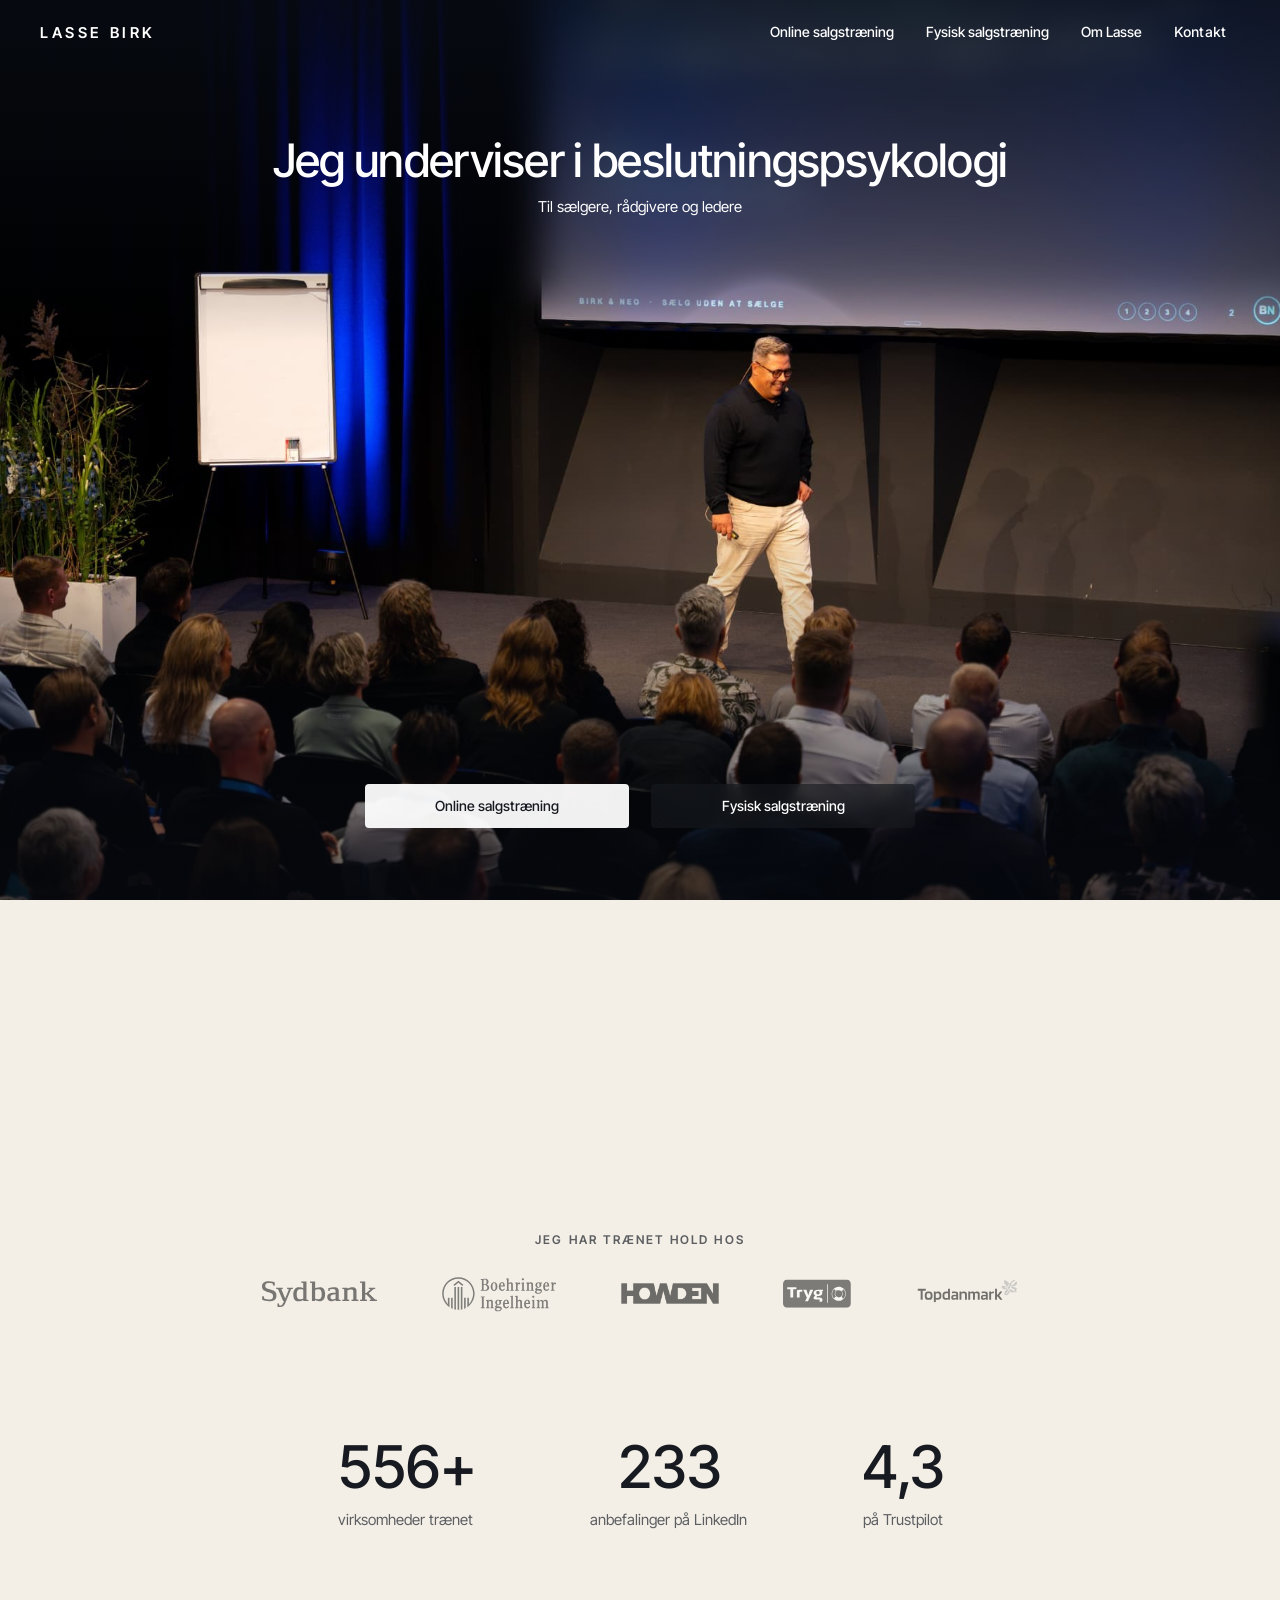
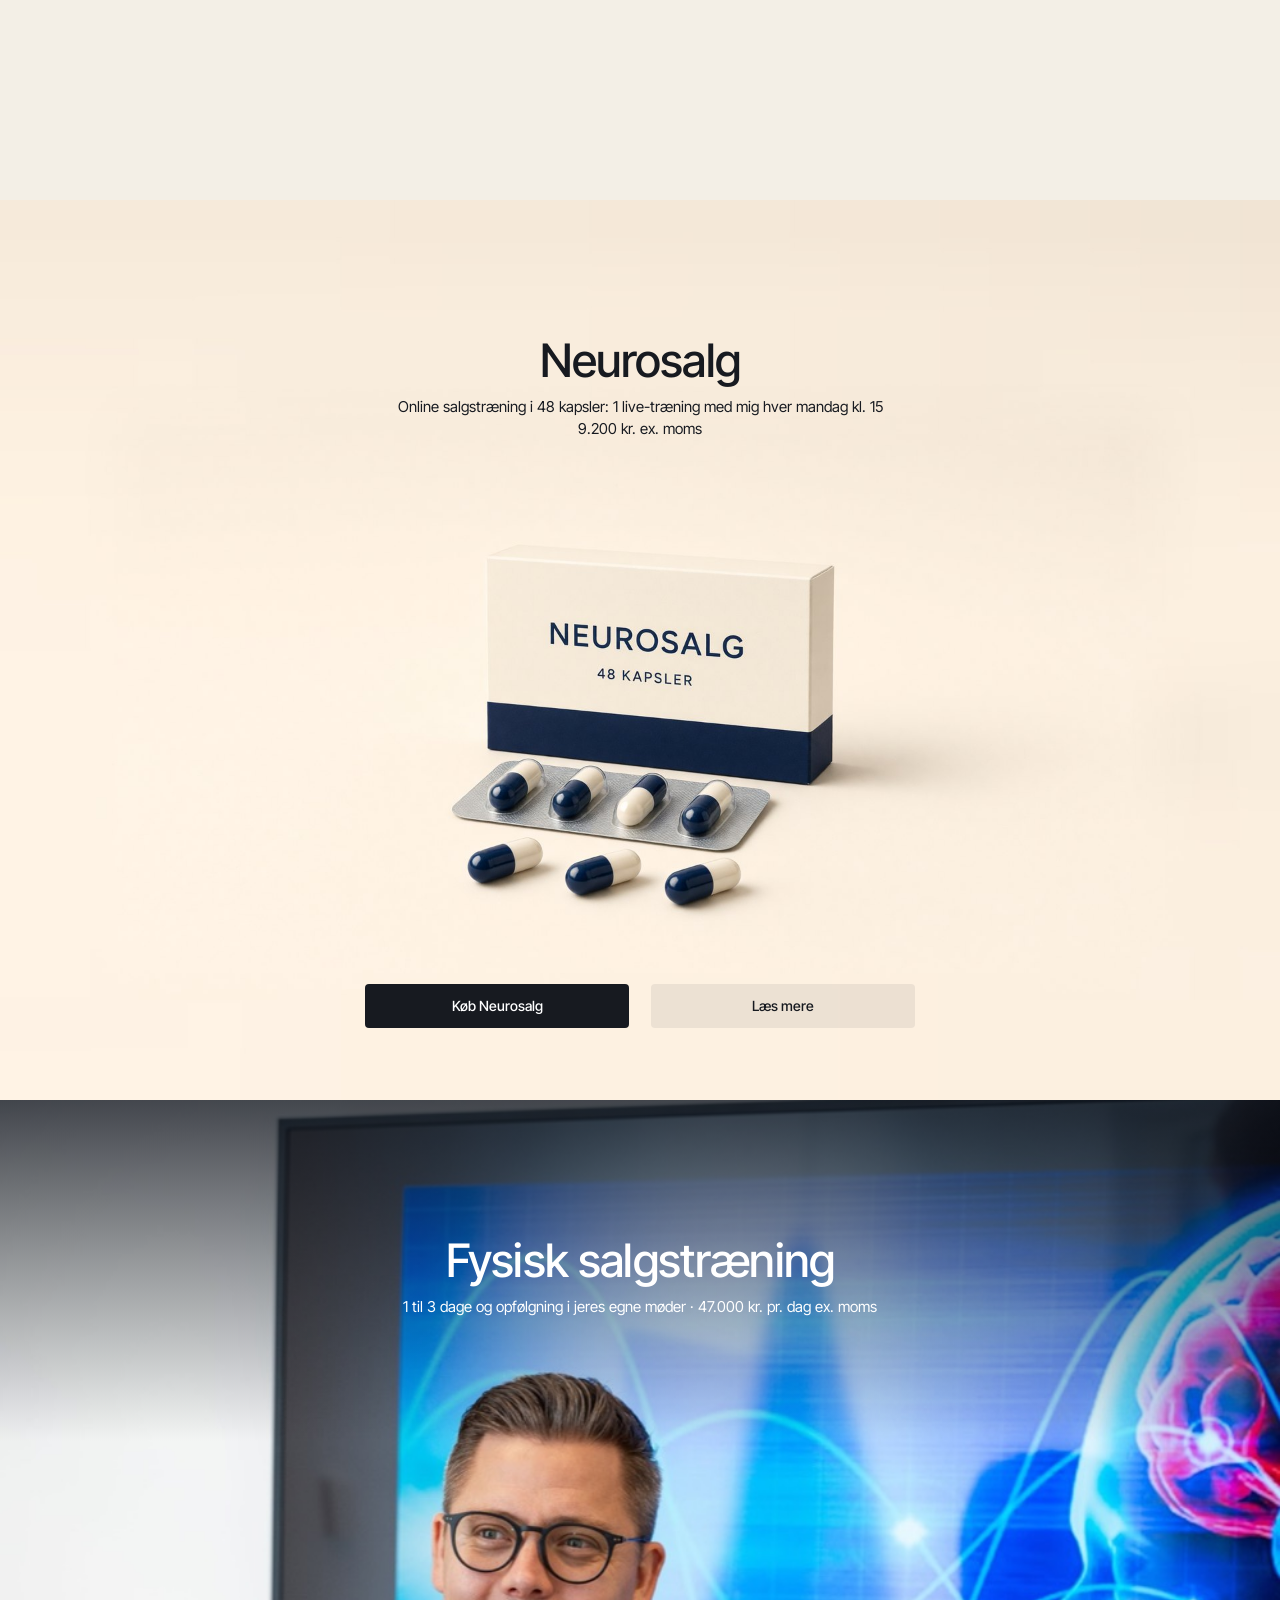
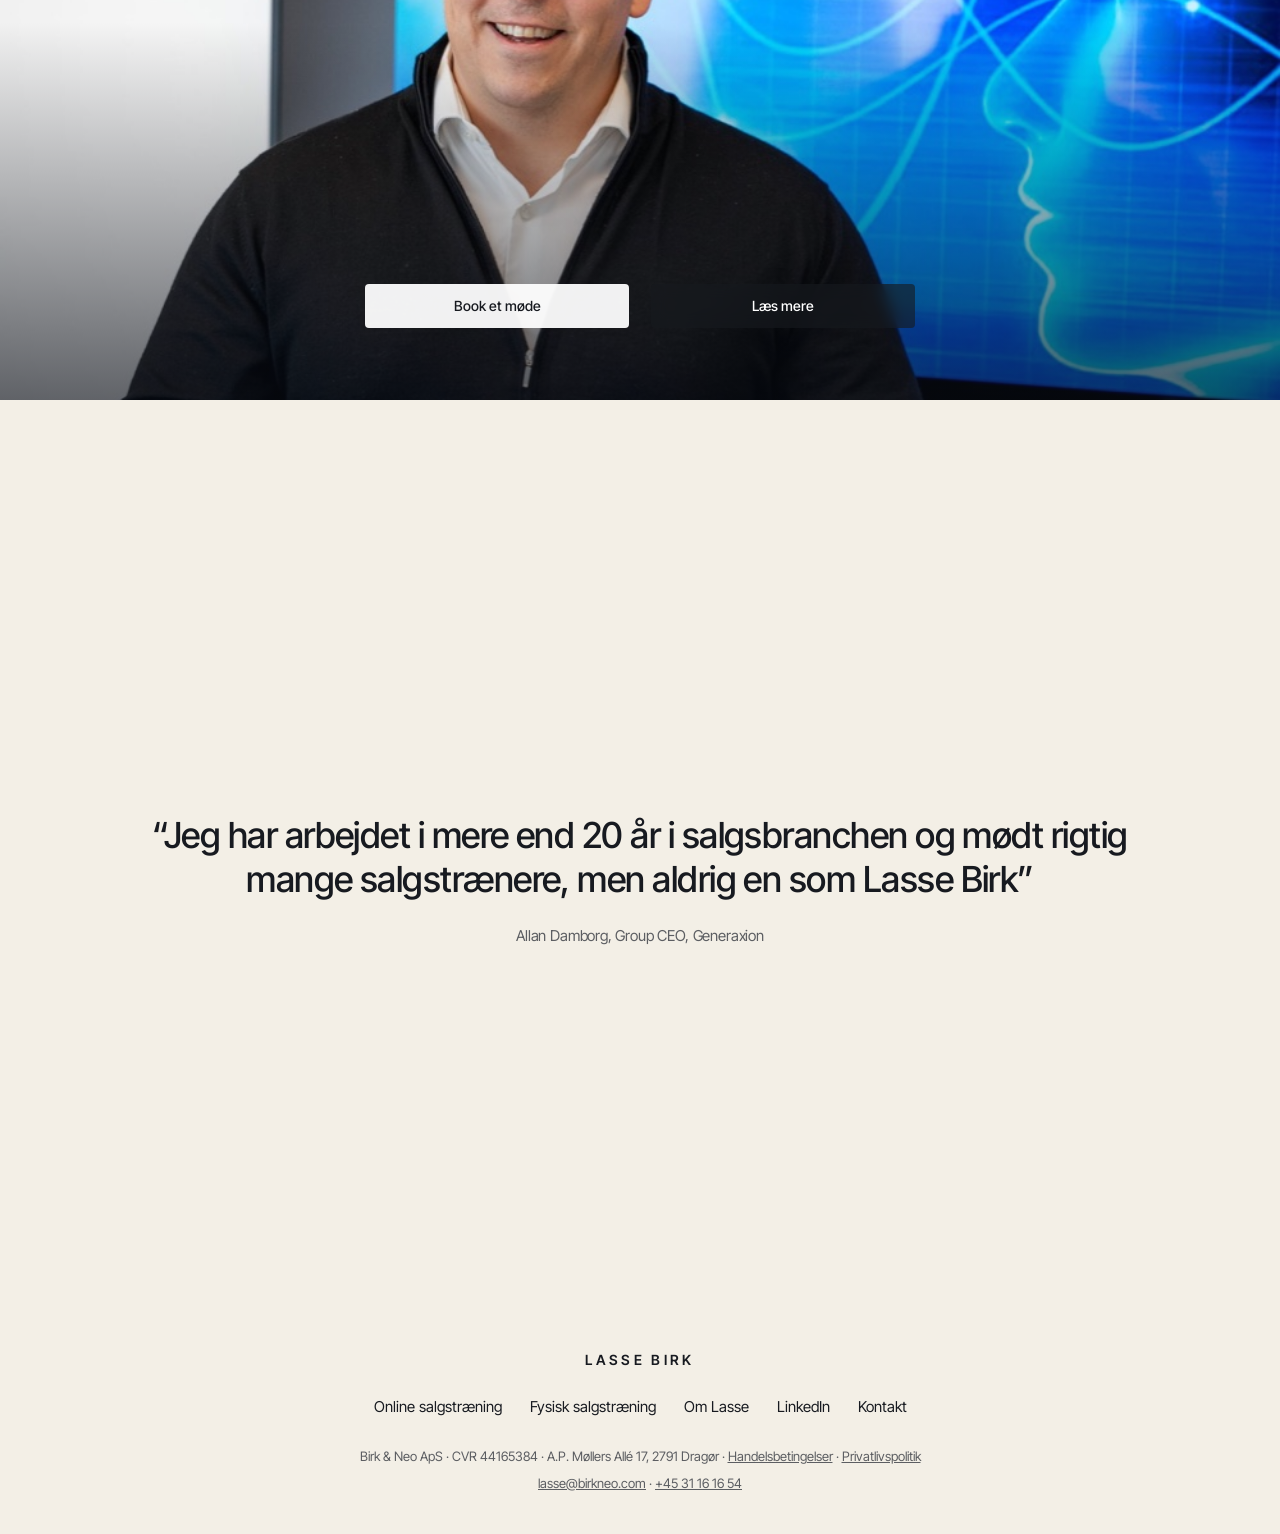
==== commit 8d4b1cf2: "Godkendt af designer-review: fuldskærms-æske uden kanter, delte skærme med portrætfotos, menu med ba" ====
--- a/index.html
+++ b/index.html
@@ -28,12 +28,12 @@
 </section>
 
 <section class="t-scr pill box">
- <picture><source media="(max-aspect-ratio: 4/5)" srcset="assets/pille/aeske-hoej.jpg"><img class="t-bg" src="assets/pille/aeske-bred.jpg" alt="En æske Neurosalg med 48 kapsler"></picture>
+ <picture><source media="(max-aspect-ratio: 4/5)" srcset="assets/pille/aeske-fuld-hoej.jpg"><img class="t-bg" src="assets/pille/aeske-fuld.jpg" alt="En æske Neurosalg med 48 kapsler"></picture>
  <div class="t-head"><h2 class="rv">Neurosalg</h2><p class="rv">Online salgstræning i 48 kapsler: 1 live-træning med mig hver mandag kl. 15<br>9.200 kr. ex. moms</p></div>
  <div class="t-cta rv"><a class="t-btn dark" href="https://buy.stripe.com/14A6oI4wqeSL6PFflu4sE0a">Køb Neurosalg</a><a class="t-btn ghost" href="neurosalg.html">Læs mere</a></div>
 </section>
 
-<section class="t-scr dark" style="--pos:center 21%;--pos-m:38% center;--top:.6">
+<section class="t-scr dark" style="--pos:center 21%;--pos-m:38% center;--top:.74">
  <img class="t-bg" src="assets/lasse_skaerm.jpg" alt="Lasse Birk underviser foran en skærm om hjernen">
  <div class="t-head"><h2 class="rv">Fysisk salgstræning</h2><p class="rv">1 til 3 dage og opfølgning i jeres egne møder · 47.000 kr. pr. dag ex. moms</p></div>
  <div class="t-cta rv"><a class="t-btn white" href="mailto:lasse@birkneo.com?subject=Indledende%20m%C3%B8de">Book et møde</a><a class="t-btn glass" href="virksomheder.html">Læs mere</a></div>
--- a/tesla.css
+++ b/tesla.css
@@ -14,6 +14,9 @@
 .tesla .top nav .btn{background:transparent;border:0;color:currentColor;font-weight:500;font-size:14px;padding:8px 14px}
 .tesla .top nav .btn:hover{background:rgba(127,127,127,.16)}
 .tesla .top.dark{color:#fff}
+.tesla .top{transition:color .35s ease,background-color .35s ease}
+.tesla .top.solid{background:rgba(243,239,230,.9);-webkit-backdrop-filter:blur(14px);backdrop-filter:blur(14px)}
+.tesla .top.solid.dark{background:rgba(15,26,44,.86)}
 /* skærmene */
 .t-scr{position:relative;height:100vh;height:100svh;min-height:620px;overflow:hidden;scroll-snap-align:start;display:flex;flex-direction:column;align-items:center;justify-content:space-between;text-align:center;padding:clamp(108px,15vh,160px) 24px clamp(48px,8vh,84px)}
 .t-scr.dark{color:#fff;background:#0b0f17}
@@ -33,19 +36,31 @@
 .t-btn.dark{background:#171A20;color:#fff}.t-btn.dark:hover{background:#30343c}
 .t-btn.ghost{background:rgba(23,26,32,.07);color:#171A20}.t-btn.ghost:hover{background:rgba(23,26,32,.13)}
 .t-note{font-size:13px;line-height:1.5;color:var(--muted);margin:16px 0 0}.t-note a{color:inherit}
+.dark .t-note{color:rgba(255,255,255,.82)}
 /* pillen: fotoet ligger i den nederste del og glider ind i baggrunden foroven */
 .t-scr.pill{background:var(--pillbg)}
 .t-scr.pill picture{position:absolute;left:0;right:0;bottom:0;top:12%;z-index:0}
 .t-scr.pill .t-bg{-webkit-mask-image:linear-gradient(180deg,transparent 0,#000 22%);mask-image:linear-gradient(180deg,transparent 0,#000 22%)}
 /* æsken med 48 kapsler: baggrunden matcher fotoet */
-.t-scr.box{--pillbg:#EFE3D2}   /* fotoets kantfarve, så fotoet toner ud i baggrunden */
-.t-scr.box picture{top:19%;bottom:13%}
-.t-scr.box .t-bg{object-fit:contain;-webkit-mask-image:radial-gradient(ellipse 50% 50% at 50% 50%,#000 58%,transparent 100%);mask-image:radial-gradient(ellipse 50% 50% at 50% 50%,#000 58%,transparent 100%)}
+.t-scr.box{--pillbg:#F3E7D8}
+.t-scr.box picture{inset:0}
+.t-scr.box .t-bg{-webkit-mask-image:none;mask-image:none;object-position:center 58%}
 .t-points{list-style:none;margin:18px 0 0;padding:0;font-size:14px;line-height:1.5;color:var(--muted)}
 .t-points li{padding:3px 0}.t-points a{color:inherit}
 .t-list.five{grid-template-columns:repeat(5,minmax(0,200px))}
 .t-list.vals span{color:var(--muted)}
 .t-list.vals{grid-template-columns:repeat(3,minmax(0,280px))}
+/* delt skærm: citat til venstre, foto til højre (Neurosalg, goal 6. nov: fotoet virkede ikke beskåret i fuld bredde) */
+.t-scr.split{display:grid;grid-template-columns:1fr 1fr;padding:64px 0 0;align-items:stretch;justify-content:stretch;text-align:left;background:var(--cream)}
+.t-scr.split.rev .ph{order:-1}
+.t-scr.split .t-cta{justify-content:flex-start;margin-top:36px;flex-wrap:nowrap}
+.t-scr.split .t-btn{min-width:0;flex:0 0 auto;padding:0 28px}
+.t-scr.split .t-head h1{max-width:560px}
+.t-scr.split .tx{display:flex;flex-direction:column;justify-content:center;padding:32px clamp(40px,7vw,120px) 64px}
+.t-scr.split .t-quote{margin:0;max-width:560px}
+.t-scr.split .ph{position:relative;overflow:hidden}
+.t-scr.split .ph img{position:absolute;inset:0;width:100%;height:100%;object-fit:cover;object-position:center 30%;transform:scale(1.07);transition:transform 2.4s cubic-bezier(.2,.7,.2,1)}
+.t-scr.split.vis .ph img{transform:scale(1)}
 /* beviser: logoer og 3 store tal */
 .t-kicker{font-size:12px;font-weight:600;letter-spacing:.18em;text-transform:uppercase;color:var(--muted);margin:0 0 26px}
 .t-logos{list-style:none;margin:0;padding:0;display:flex;justify-content:center;align-items:center;flex-wrap:wrap;gap:24px clamp(32px,5vw,72px)}
@@ -90,8 +105,8 @@
  .t-cta{flex-direction:column;align-items:stretch;width:100%;gap:12px}
  .t-btn{width:100%;min-width:0}
  .t-scr.pill picture{top:18%}
- .t-scr.box picture{top:24%;bottom:17%}
- .t-scr.box{--pillbg:#F2E7DA}
+ .t-scr.box picture{inset:0}
+ .t-scr.box .t-bg{object-position:center 50%}
  /* lyst foto på mobil: teksten står på creme, og fotoet glider ind nedenunder */
  .t-scr.lyst{background:var(--cream)}
  .t-scr.lyst .t-bg{top:auto;bottom:0;height:72%;-webkit-mask-image:linear-gradient(180deg,transparent 0,#000 16%);mask-image:linear-gradient(180deg,transparent 0,#000 16%)}
@@ -105,4 +120,11 @@
  .t-list.five{grid-template-columns:repeat(2,minmax(0,1fr))}
  .t-list.vals{grid-template-columns:minmax(0,1fr)}
  .t-quote p{font-size:25px}
+ .t-scr.split{grid-template-columns:1fr;grid-template-rows:auto 1fr;padding:0}
+ .t-scr.split .tx{padding:96px 20px 28px;text-align:center}
+ .t-scr.split.rev .ph{order:0}
+ .t-scr.split .t-cta{justify-content:center;margin-top:22px;flex-wrap:wrap}
+ .t-scr.split .t-btn{width:100%}
+ .t-list.five li:last-child:nth-child(odd){grid-column:1/-1}
+ .t-scr.split .ph{min-height:0}
 }
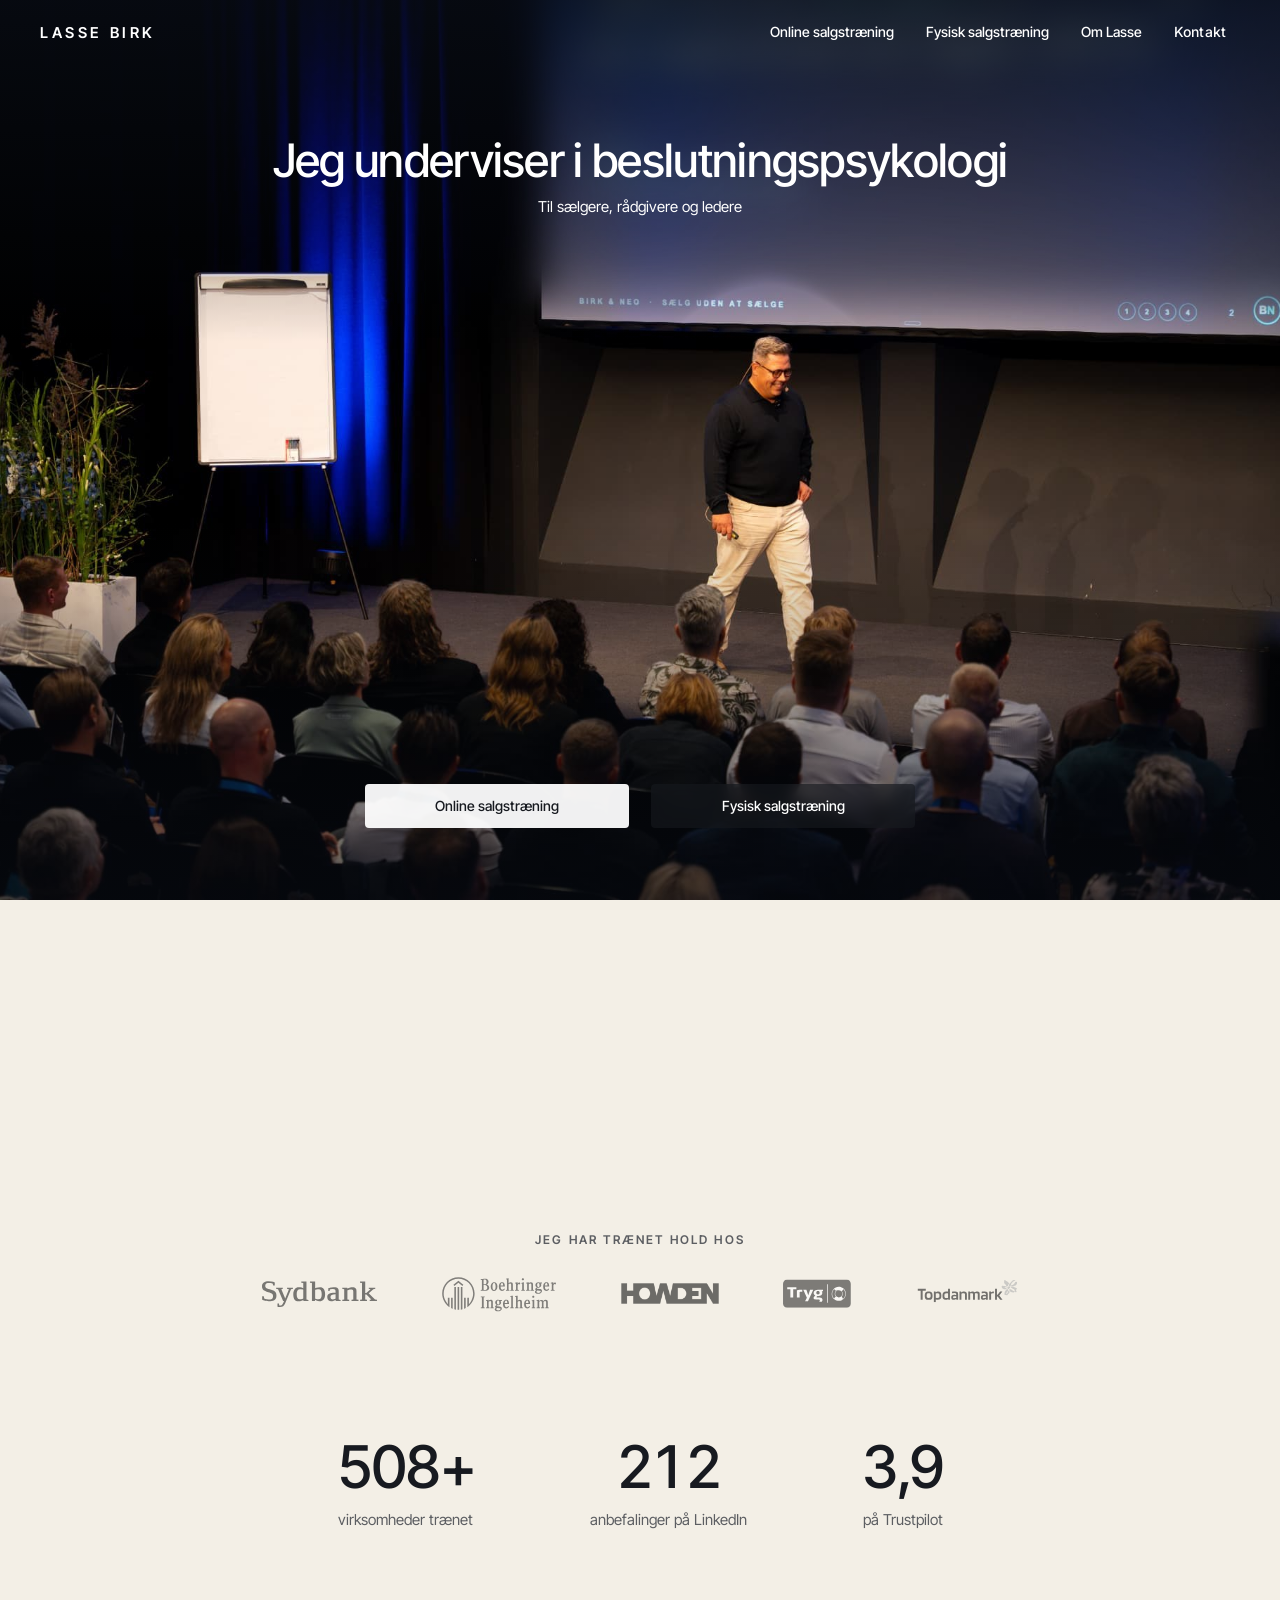
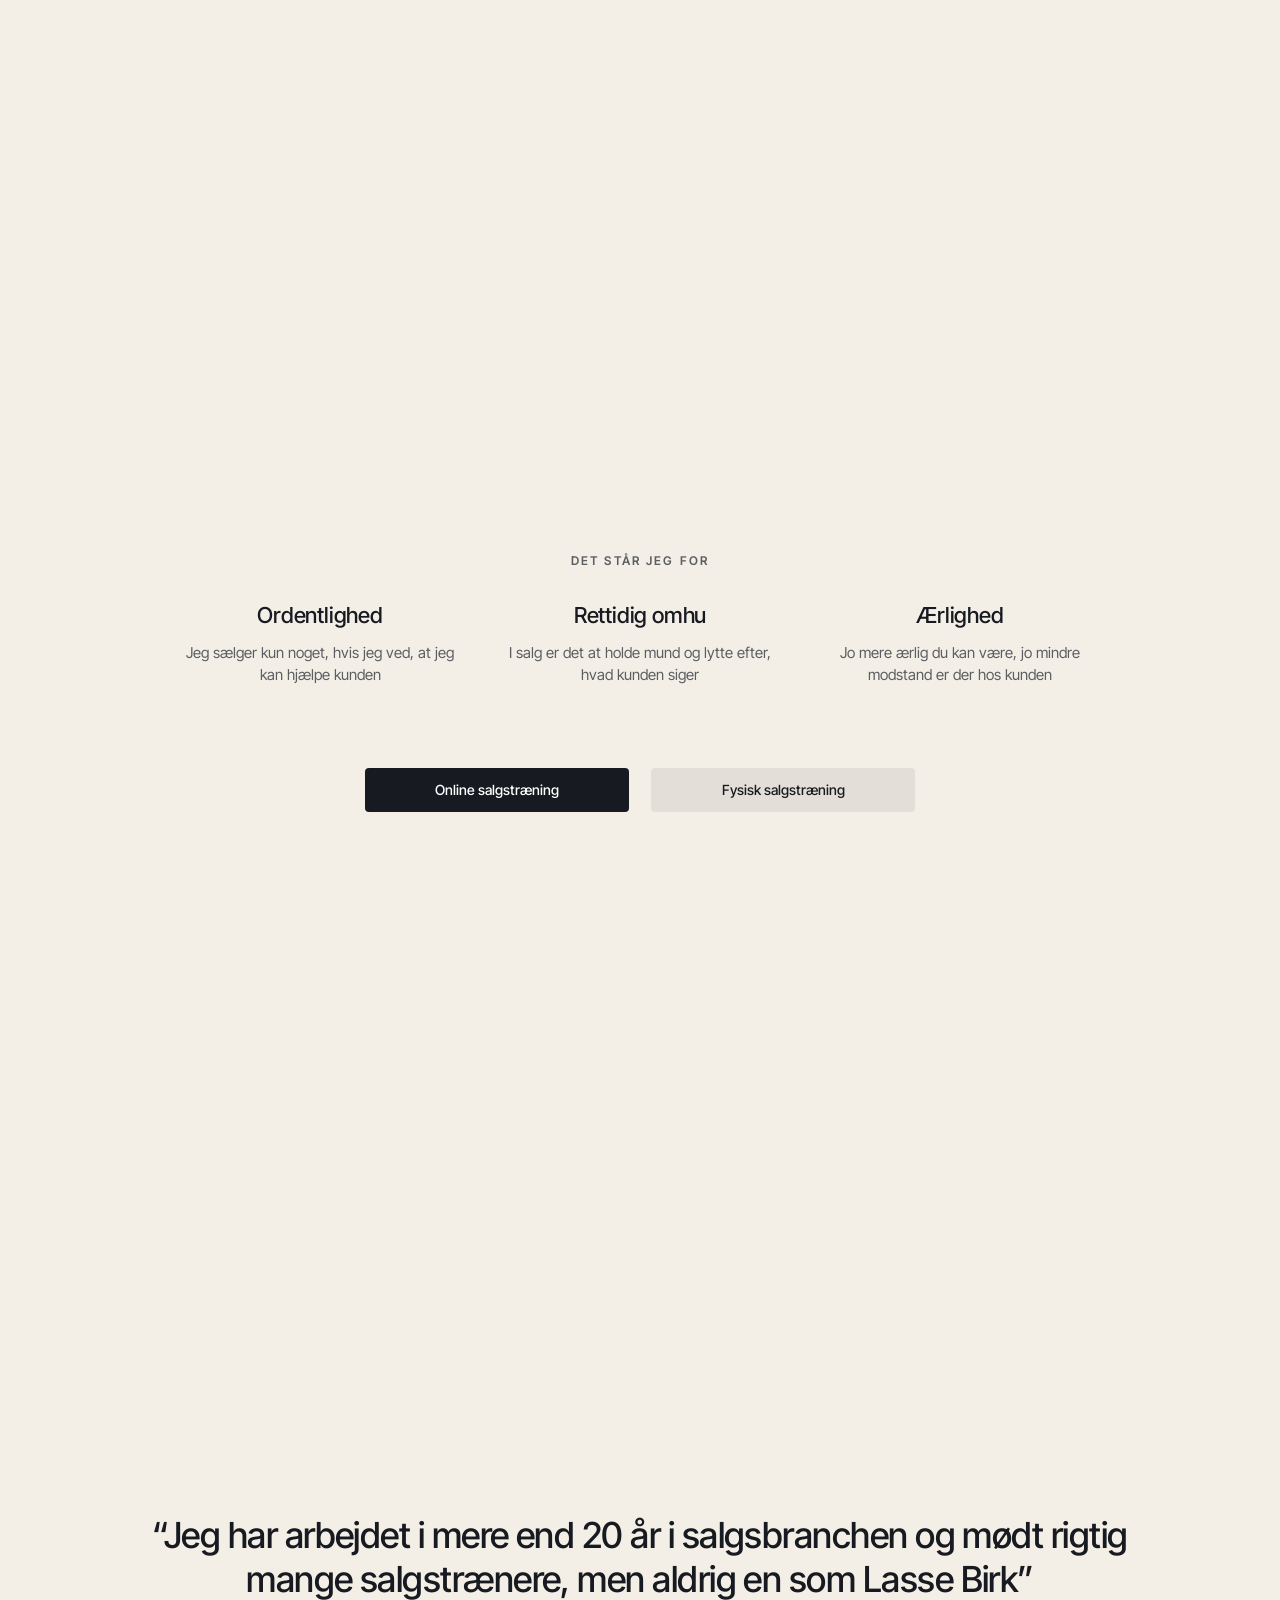
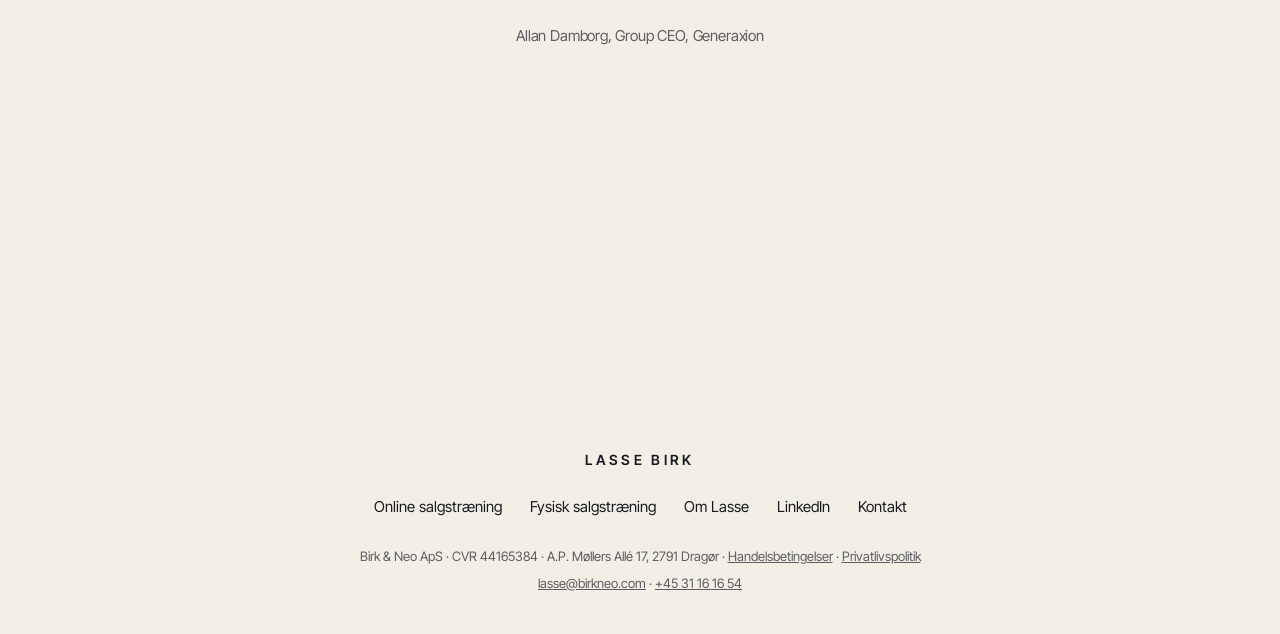
==== commit ef7dee0f: "Forsiden: Det står jeg for ind, Neurosalg- og Fysisk-skærmene ud Co-Authored-By: Claude Opus 5.5 <no" ====
--- a/index.html
+++ b/index.html
@@ -27,16 +27,14 @@
  <ul class="t-nums rv"><li><b data-count="600" data-dec="0" data-suffix="+">600+</b><span>virksomheder trænet</span></li><li><b data-count="251" data-dec="0" data-suffix="">251</b><span>anbefalinger på LinkedIn</span></li><li><b data-count="4.6" data-dec="1" data-suffix="">4,6</b><span>på Trustpilot</span></li></ul>
 </section>
 
-<section class="t-scr pill box">
- <picture><source media="(max-aspect-ratio: 4/5)" srcset="assets/pille/aeske-fuld-hoej.jpg"><img class="t-bg" src="assets/pille/aeske-fuld.jpg" alt="En æske Neurosalg med 48 kapsler"></picture>
- <div class="t-head"><h2 class="rv">Neurosalg</h2><p class="rv">Online salgstræning i 48 kapsler: 1 live-træning med mig hver mandag kl. 15<br>9.200 kr. ex. moms</p></div>
- <div class="t-cta rv"><a class="t-btn dark" href="https://buy.stripe.com/14A6oI4wqeSL6PFflu4sE0a">Køb Neurosalg</a><a class="t-btn ghost" href="neurosalg.html">Læs mere</a></div>
-</section>
-
-<section class="t-scr dark" style="--pos:center 21%;--pos-m:38% center;--top:.74">
- <img class="t-bg" src="assets/lasse_skaerm.jpg" alt="Lasse Birk underviser foran en skærm om hjernen">
- <div class="t-head"><h2 class="rv">Fysisk salgstræning</h2><p class="rv">1 til 3 dage og opfølgning i jeres egne møder · 47.000 kr. pr. dag ex. moms</p></div>
- <div class="t-cta rv"><a class="t-btn white" href="mailto:lasse@birkneo.com?subject=Indledende%20m%C3%B8de">Book et møde</a><a class="t-btn glass" href="virksomheder.html">Læs mere</a></div>
+<section class="t-scr quote">
+ <div><p class="t-kicker rv">Det står jeg for</p>
+ <ul class="t-list vals rv">
+  <li><b>Ordentlighed</b><span>Jeg sælger kun noget, hvis jeg ved, at jeg kan hjælpe kunden</span></li>
+  <li><b>Rettidig omhu</b><span>I salg er det at holde mund og lytte efter, hvad kunden siger</span></li>
+  <li><b>Ærlighed</b><span>Jo mere ærlig du kan være, jo mindre modstand er der hos kunden</span></li>
+ </ul></div>
+ <div class="t-cta rv"><a class="t-btn dark" href="neurosalg.html">Online salgstræning</a><a class="t-btn ghost" href="virksomheder.html">Fysisk salgstræning</a></div>
 </section>
 
 <section class="t-scr quote">
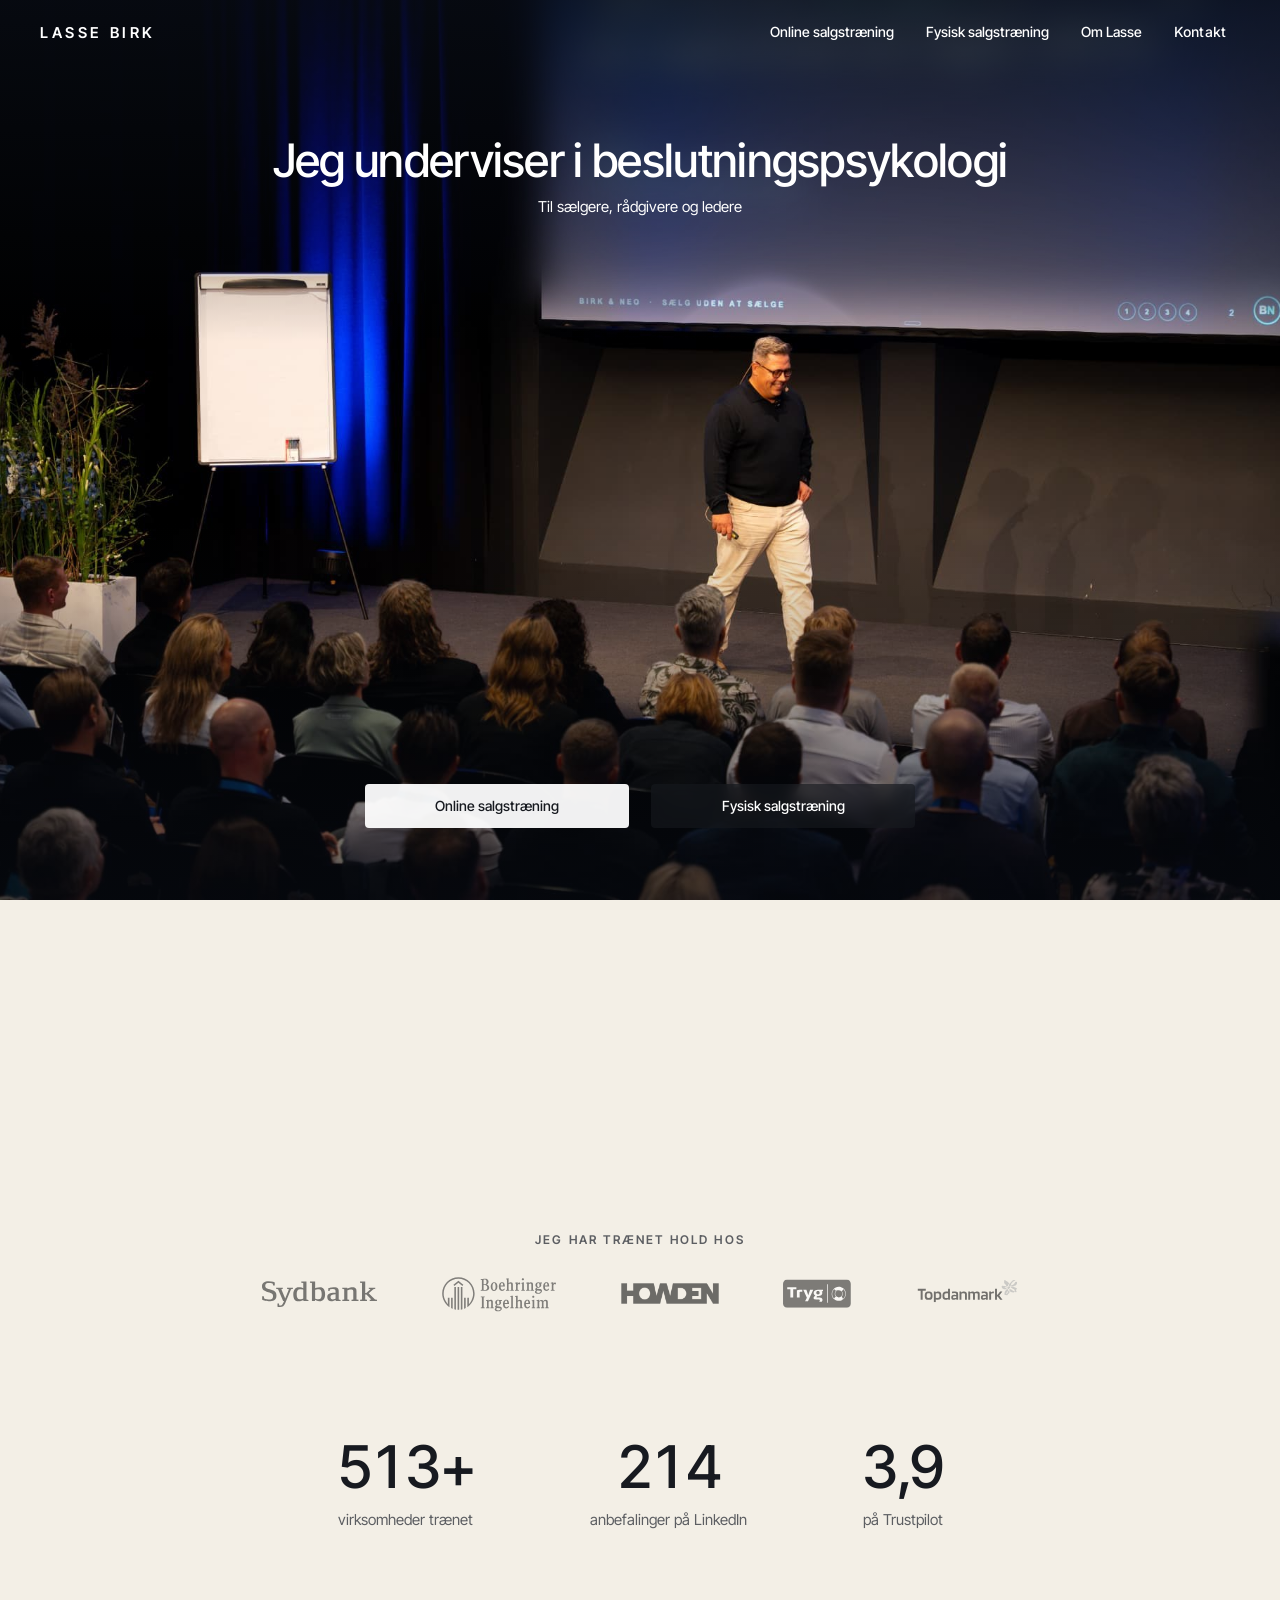
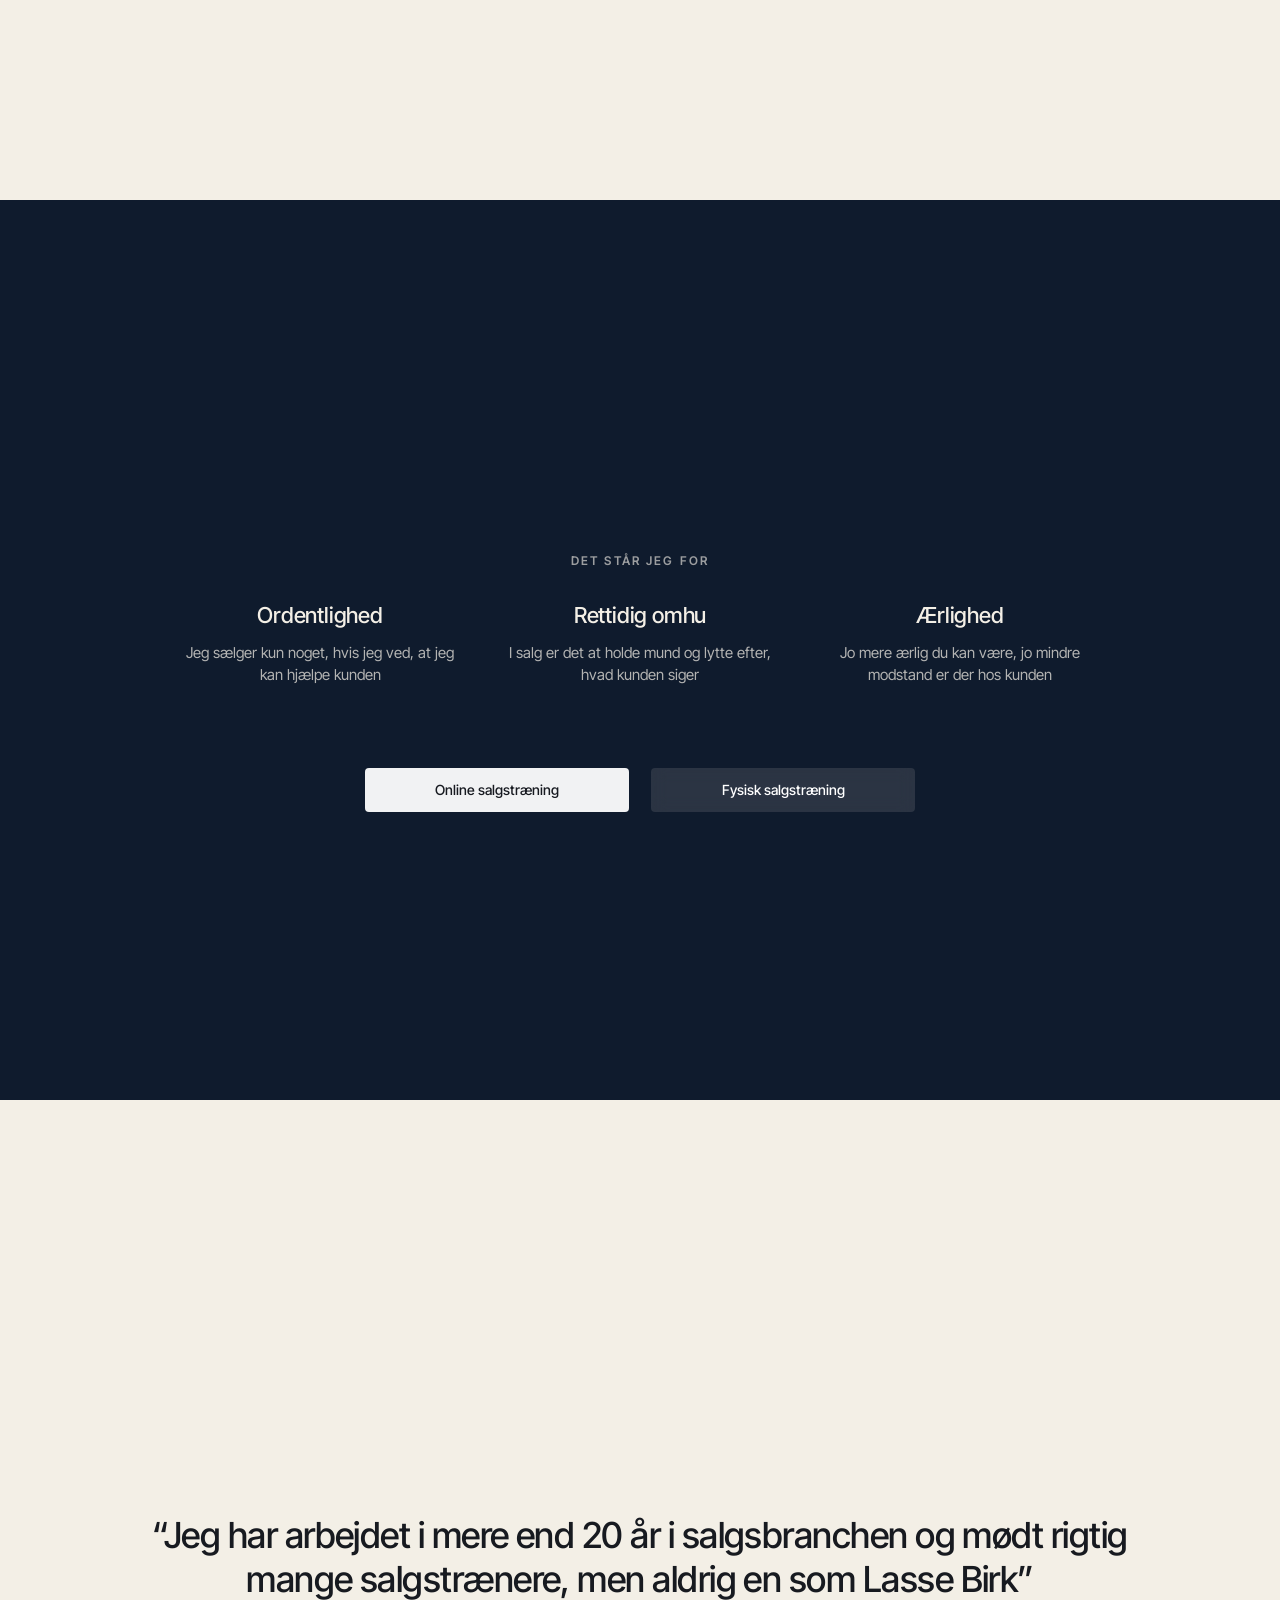
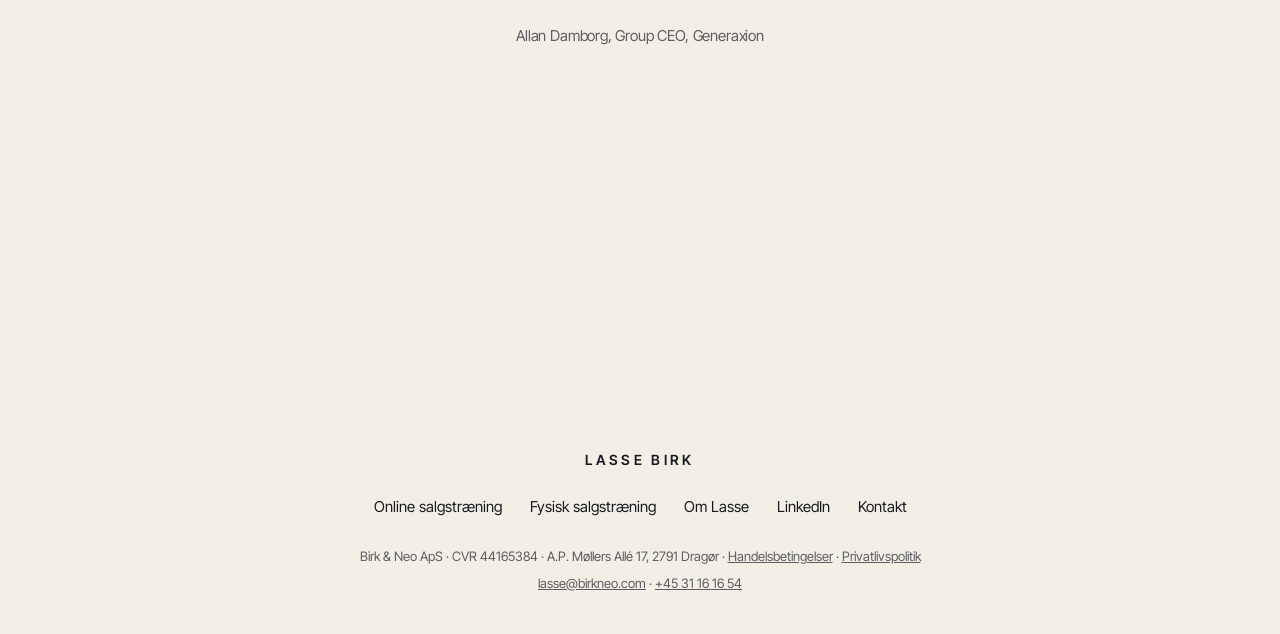
==== commit 87917691: "Det står jeg for i mørkeblå, så forsiden ikke har 3 creme skærme i træk Co-Authored-By: Claude Opus " ====
--- a/index.html
+++ b/index.html
@@ -27,14 +27,14 @@
  <ul class="t-nums rv"><li><b data-count="600" data-dec="0" data-suffix="+">600+</b><span>virksomheder trænet</span></li><li><b data-count="251" data-dec="0" data-suffix="">251</b><span>anbefalinger på LinkedIn</span></li><li><b data-count="4.6" data-dec="1" data-suffix="">4,6</b><span>på Trustpilot</span></li></ul>
 </section>
 
-<section class="t-scr quote">
+<section class="t-scr navy vals-scr">  <!-- mørkeblå, så forsiden ikke har 3 creme skærme i træk (Kasper 6. nov) -->
  <div><p class="t-kicker rv">Det står jeg for</p>
  <ul class="t-list vals rv">
   <li><b>Ordentlighed</b><span>Jeg sælger kun noget, hvis jeg ved, at jeg kan hjælpe kunden</span></li>
   <li><b>Rettidig omhu</b><span>I salg er det at holde mund og lytte efter, hvad kunden siger</span></li>
   <li><b>Ærlighed</b><span>Jo mere ærlig du kan være, jo mindre modstand er der hos kunden</span></li>
  </ul></div>
- <div class="t-cta rv"><a class="t-btn dark" href="neurosalg.html">Online salgstræning</a><a class="t-btn ghost" href="virksomheder.html">Fysisk salgstræning</a></div>
+ <div class="t-cta rv"><a class="t-btn white" href="neurosalg.html">Online salgstræning</a><a class="t-btn glass" href="virksomheder.html">Fysisk salgstræning</a></div>
 </section>
 
 <section class="t-scr quote">
--- a/tesla.css
+++ b/tesla.css
@@ -61,6 +61,9 @@
 .t-scr.split .ph{position:relative;overflow:hidden}
 .t-scr.split .ph img{position:absolute;inset:0;width:100%;height:100%;object-fit:cover;object-position:center 30%;transform:scale(1.07);transition:transform 2.4s cubic-bezier(.2,.7,.2,1)}
 .t-scr.split.vis .ph img{transform:scale(1)}
+.t-scr.navy .t-kicker{color:rgba(243,239,230,.62)}
+.t-scr.navy .t-list.vals span{color:rgba(243,239,230,.72)}
+.t-scr.navy .t-btn.glass{background:rgba(243,239,230,.12)}.t-scr.navy .t-btn.glass:hover{background:rgba(243,239,230,.2)}
 /* beviser: logoer og 3 store tal */
 .t-kicker{font-size:12px;font-weight:600;letter-spacing:.18em;text-transform:uppercase;color:var(--muted);margin:0 0 26px}
 .t-logos{list-style:none;margin:0;padding:0;display:flex;justify-content:center;align-items:center;flex-wrap:wrap;gap:24px clamp(32px,5vw,72px)}
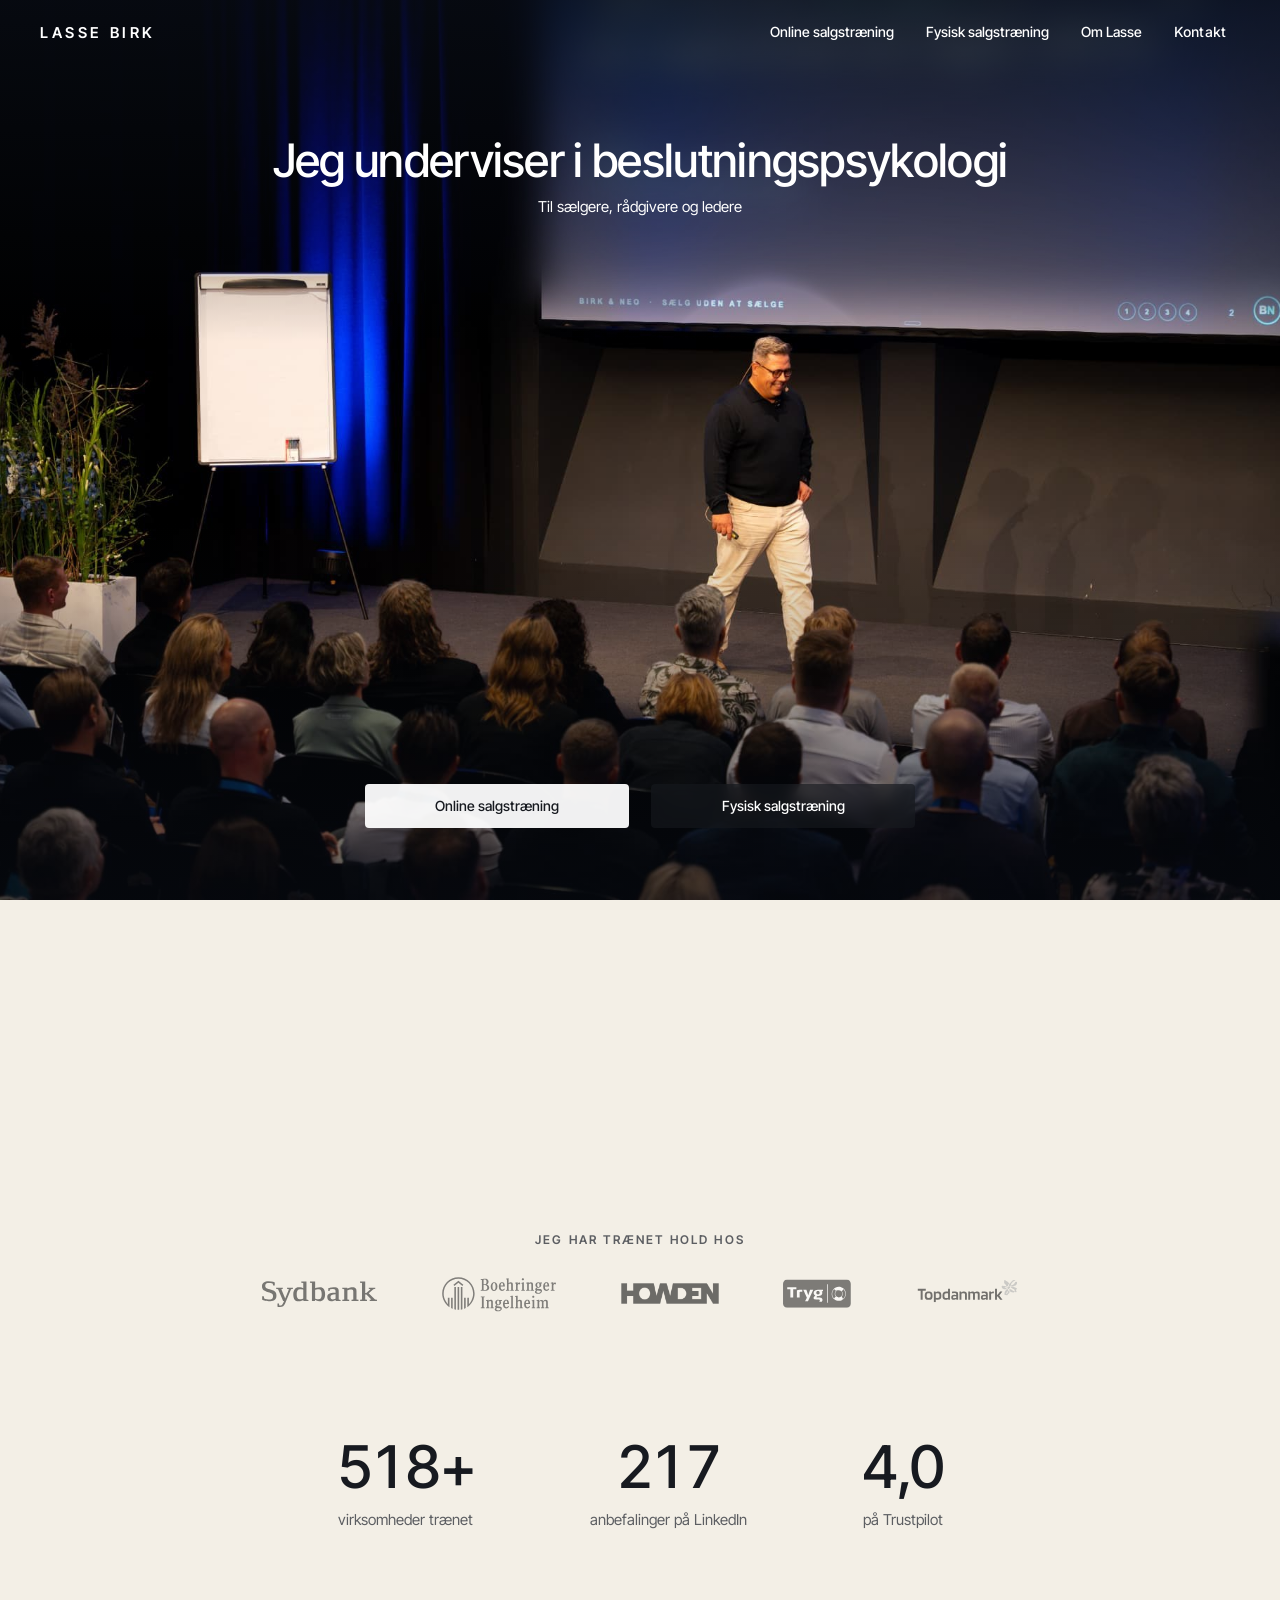
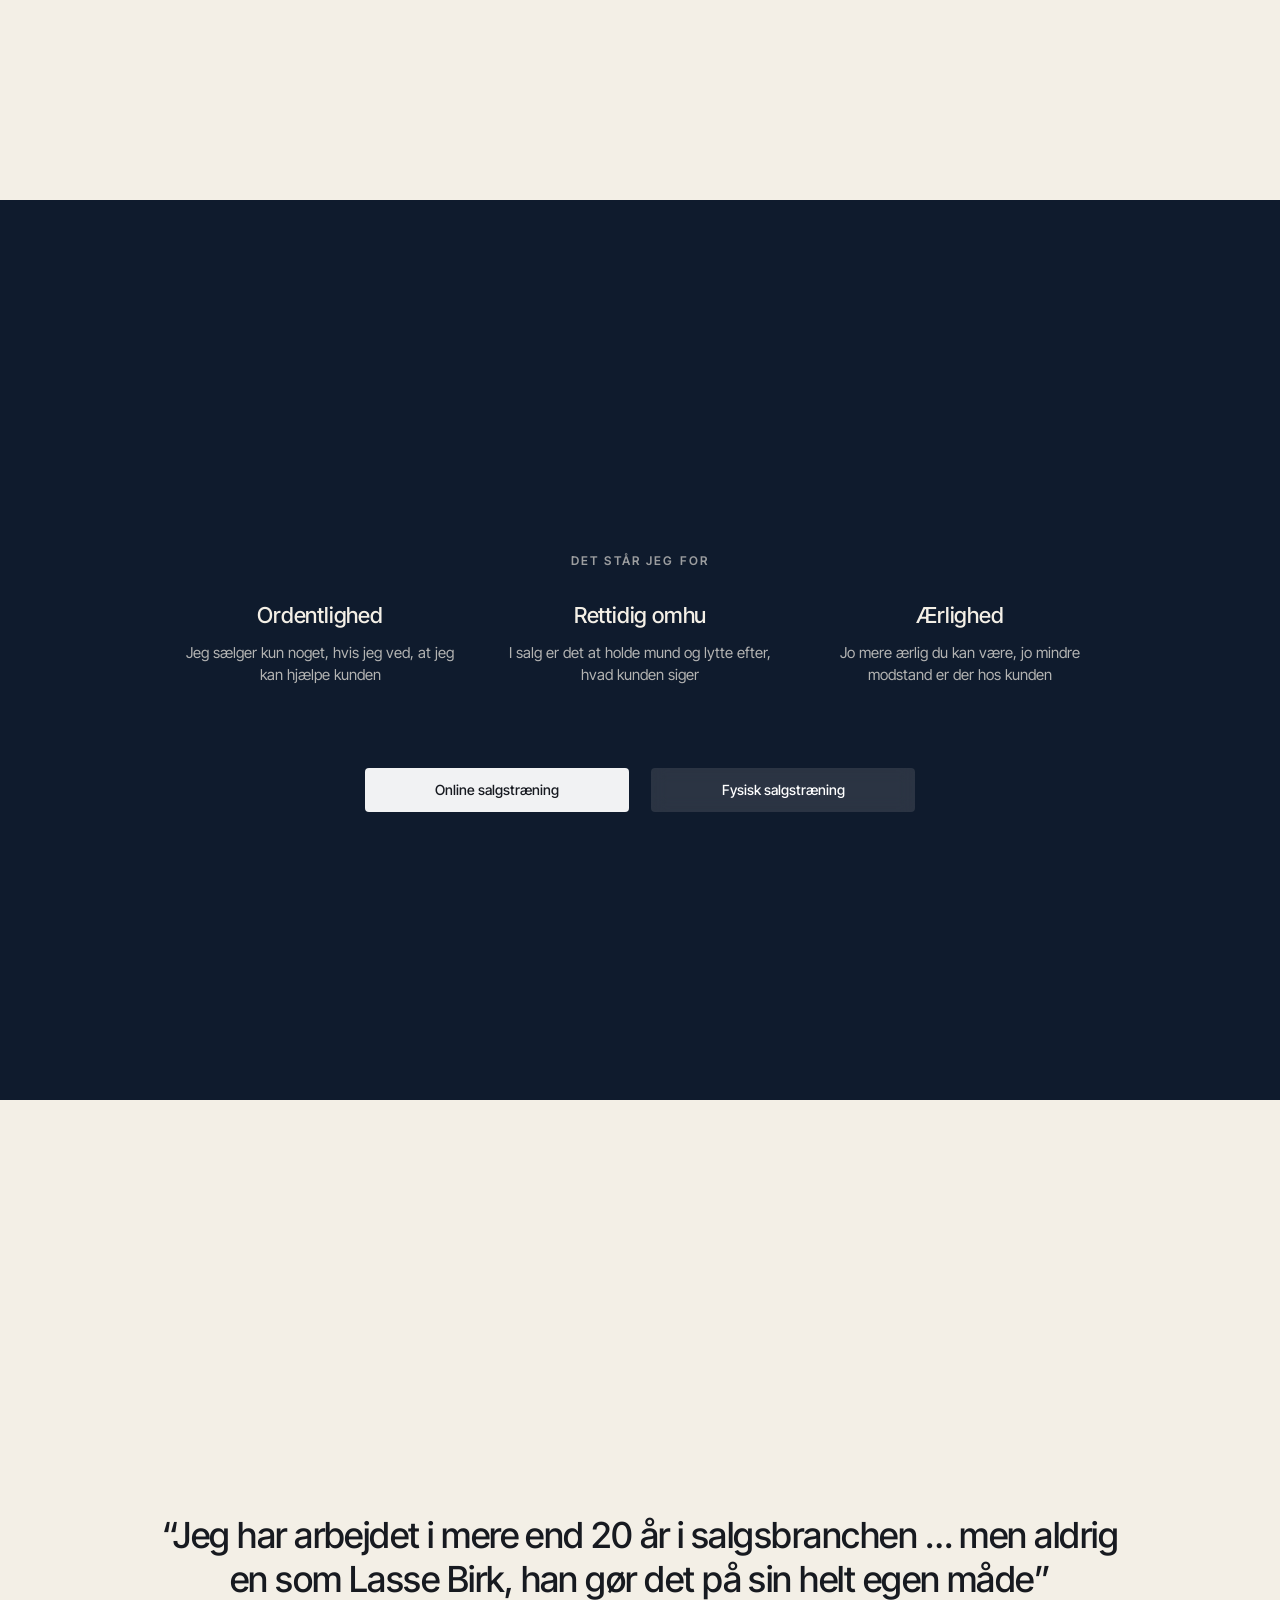
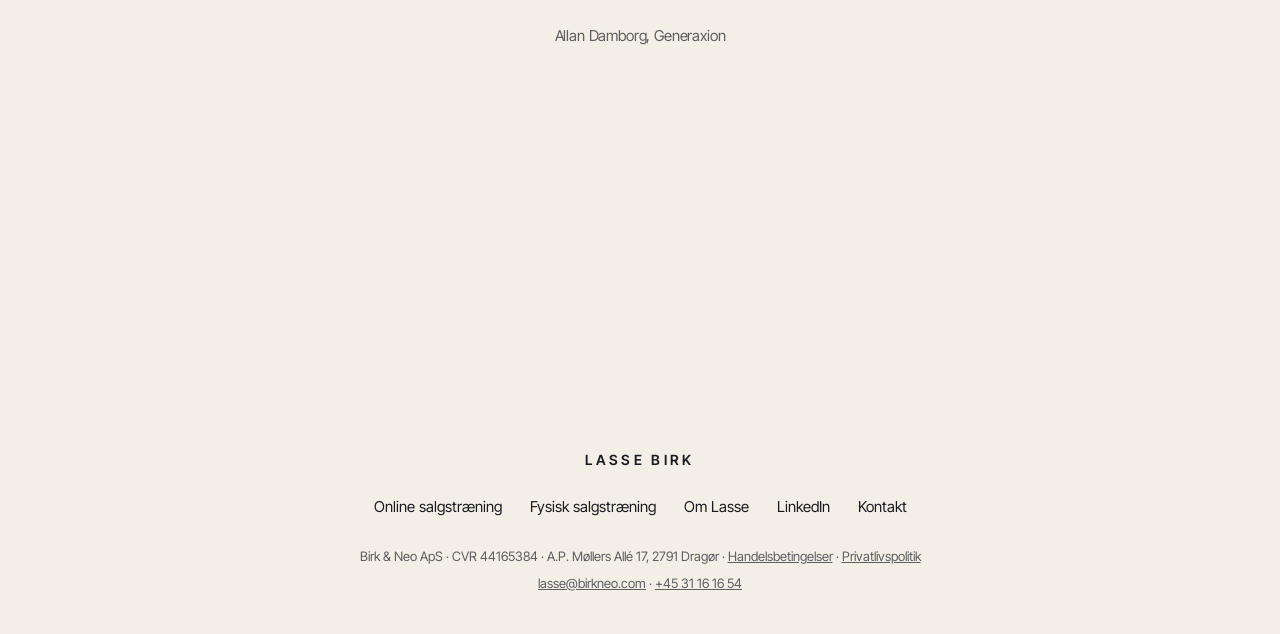
==== commit 3600cb2c: "Neurosalg som Teslas design-side med køb-bjælke, verificerede citater, godkendt i runde 5 Co-Authore" ====
--- a/index.html
+++ b/index.html
@@ -38,7 +38,7 @@
 </section>
 
 <section class="t-scr quote">
- <blockquote class="t-quote rv"><p>“Jeg har arbejdet i mere end 20 år i salgsbranchen og mødt rigtig mange salgstrænere, men aldrig en som Lasse Birk”</p><cite>Allan Damborg, Group CEO, Generaxion</cite></blockquote>
+ <blockquote class="t-quote rv"><p>“Jeg har arbejdet i mere end 20 år i salgsbranchen … men aldrig en som Lasse Birk, han gør det på sin helt egen måde”</p><cite>Allan Damborg, Generaxion</cite></blockquote>
 </section>
 </main>
 <footer class="ft"><div class="in">
--- a/tesla.css
+++ b/tesla.css
@@ -131,3 +131,58 @@
  .t-list.five li:last-child:nth-child(odd){grid-column:1/-1}
  .t-scr.split .ph{min-height:0}
 }
+/* Neurosalg som Teslas design-side: foto til venstre, indhold til højre, køb i bunden (Kasper 6. nov) */
+.cfgpage{background:#fff;padding-bottom:84px}
+.cfgpage .top,.cfgpage .top.solid{background:rgba(255,255,255,.96)}
+.cfg{display:grid;grid-template-columns:minmax(0,1fr) 460px;padding-top:64px}
+.cfg-pic{position:sticky;top:64px;height:calc(100vh - 148px);min-height:420px;overflow:hidden;background:#F3E7D8}
+.cfg-pic img{display:block;width:100%;height:100%;object-fit:cover;object-position:center 58%}
+.cfg-panel{padding:44px 36px 48px}
+.cfg-head{text-align:center}
+.cfg-head h1{font-size:40px;font-weight:500;letter-spacing:-.02em;line-height:1.1;margin:0}
+.cfg-head p{font-size:15px;line-height:1.5;color:var(--muted);margin:10px auto 0;max-width:340px}
+.cfg-stats{list-style:none;margin:30px 0 22px;padding:0;display:grid;grid-template-columns:repeat(3,minmax(0,1fr));gap:12px}
+.cfg-stats b{display:block;font-size:26px;font-weight:500;letter-spacing:-.02em;line-height:1}
+.cfg-stats span{display:block;margin-top:6px;font-size:13px;line-height:1.35;color:var(--muted)}
+.cfg-opt{display:flex;justify-content:space-between;align-items:center;gap:12px;padding:16px 18px;margin-top:12px;border:1px solid #D0D1D2;border-radius:4px;background:#fff;color:inherit;text-decoration:none;transition:border-color .2s}
+.cfg-opt:hover{border-color:#8E8E8E}
+.cfg-opt.on{border:2px solid #171A20;padding:15px 17px}
+.cfg-opt b{display:block;font-size:15px;font-weight:600}
+.cfg-opt small,.cfg-rows small{display:block;font-size:13px;line-height:1.4;color:var(--muted);margin-top:2px}
+.cfg-opt em,.cfg-rows em{font-style:normal;font-size:14px;white-space:nowrap}
+.cfg-card{background:#F4F4F4;border-radius:8px;padding:24px;margin-top:20px}
+.cfg-card h2{font-size:22px;font-weight:500;letter-spacing:-.01em;margin:0 0 12px}
+.cfg-card p{font-size:15px;line-height:1.55;margin:0}
+.cfg-rows{list-style:none;margin:0;padding:0}
+.cfg-rows li{display:flex;justify-content:space-between;align-items:center;gap:12px;padding:12px 0;border-top:1px solid #E2E2E2}
+.cfg-rows li:first-child{border-top:0;padding-top:4px}
+.cfg-rows b{font-size:15px;font-weight:600}
+.cfg-rows em{color:var(--muted)}
+.cfg-card blockquote{margin:0;font-size:19px;line-height:1.4;font-weight:500;letter-spacing:-.01em}
+.cfg-card cite{display:block;margin-top:12px;font-style:normal;font-size:13px;font-weight:400;color:var(--muted);letter-spacing:0}
+.cfg-card.lasse{display:grid;grid-template-columns:64px minmax(0,1fr);gap:16px;align-items:start}
+.cfg-card.lasse img{width:64px;height:64px;border-radius:50%;object-fit:cover}
+.cfg-card.lasse blockquote{font-size:16px}
+.cfg-points{list-style:none;margin:0;padding:0;font-size:15px;line-height:1.5}
+.cfg-points li{padding:4px 0}.cfg-points a{color:inherit}
+.cfg-bar{position:fixed;left:0;right:0;bottom:0;z-index:30;height:84px;display:flex;align-items:center;justify-content:space-between;gap:24px;padding:0 40px;background:#fff;border-top:1px solid #E6E6E6}
+.cfg-bar .who b{display:block;font-size:17px;font-weight:600}
+.cfg-bar .who small{display:block;font-size:13px;color:var(--muted);margin-top:2px}
+.cfg-bar .buy{display:flex;align-items:center;gap:28px}
+.cfg-price{text-align:right}
+.cfg-price b{display:block;font-size:22px;font-weight:500;letter-spacing:-.01em;line-height:1.1}
+.cfg-price small{display:block;font-size:12px;color:var(--muted);margin-top:2px}
+.cfg-bar .t-btn{min-width:220px}
+@media (max-width:900px){
+ .cfg{grid-template-columns:minmax(0,1fr);padding-top:56px}
+ .cfg-pic{position:relative;top:0;height:46vh;min-height:300px}
+ .cfg-pic img{object-position:center 50%}
+ .cfg-panel{padding:28px 18px 32px}
+ .cfg-head h1{font-size:32px}
+ .cfg-bar{height:76px;padding:0 16px}
+ .cfg-bar .who{display:none}
+ .cfg-bar .buy{width:100%;justify-content:space-between;gap:14px}
+ .cfg-price{text-align:left}
+ .cfg-bar .t-btn{min-width:0;flex:1;max-width:220px}
+ .cfgpage{padding-bottom:76px}
+}
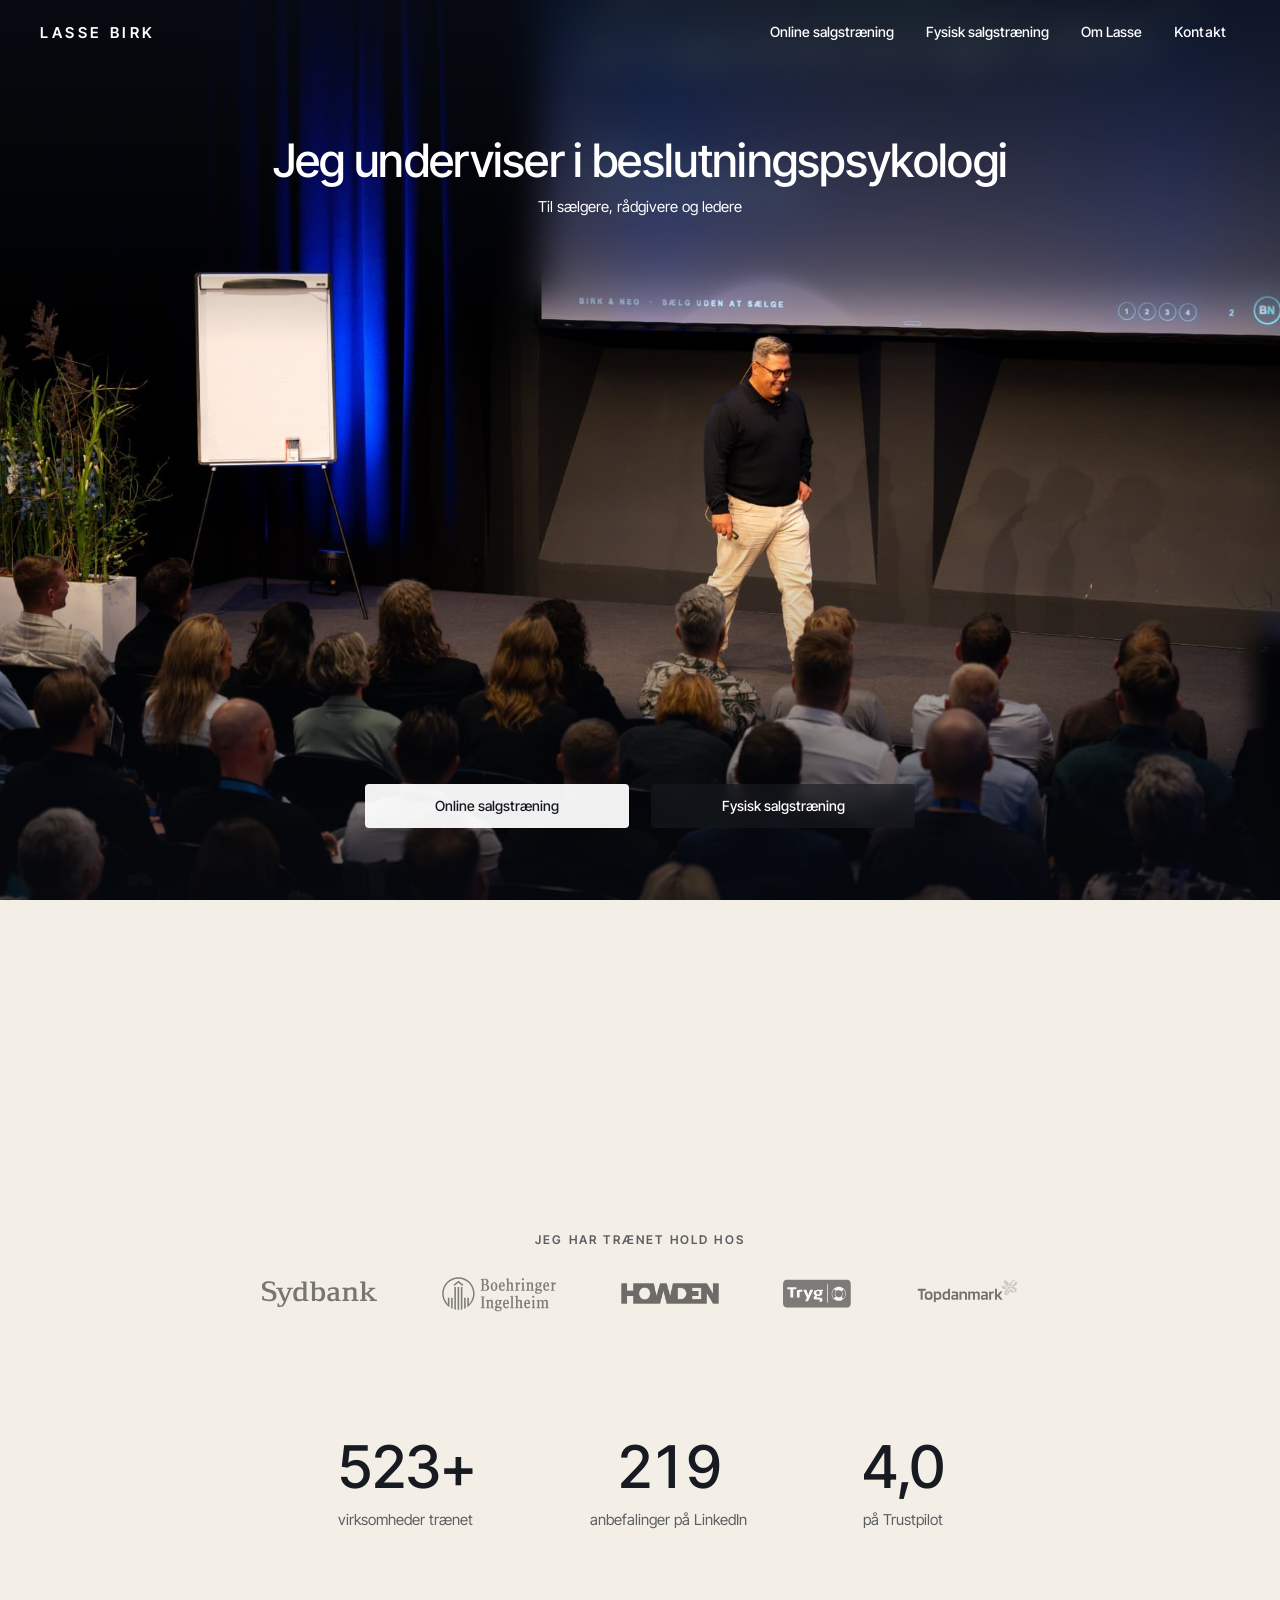
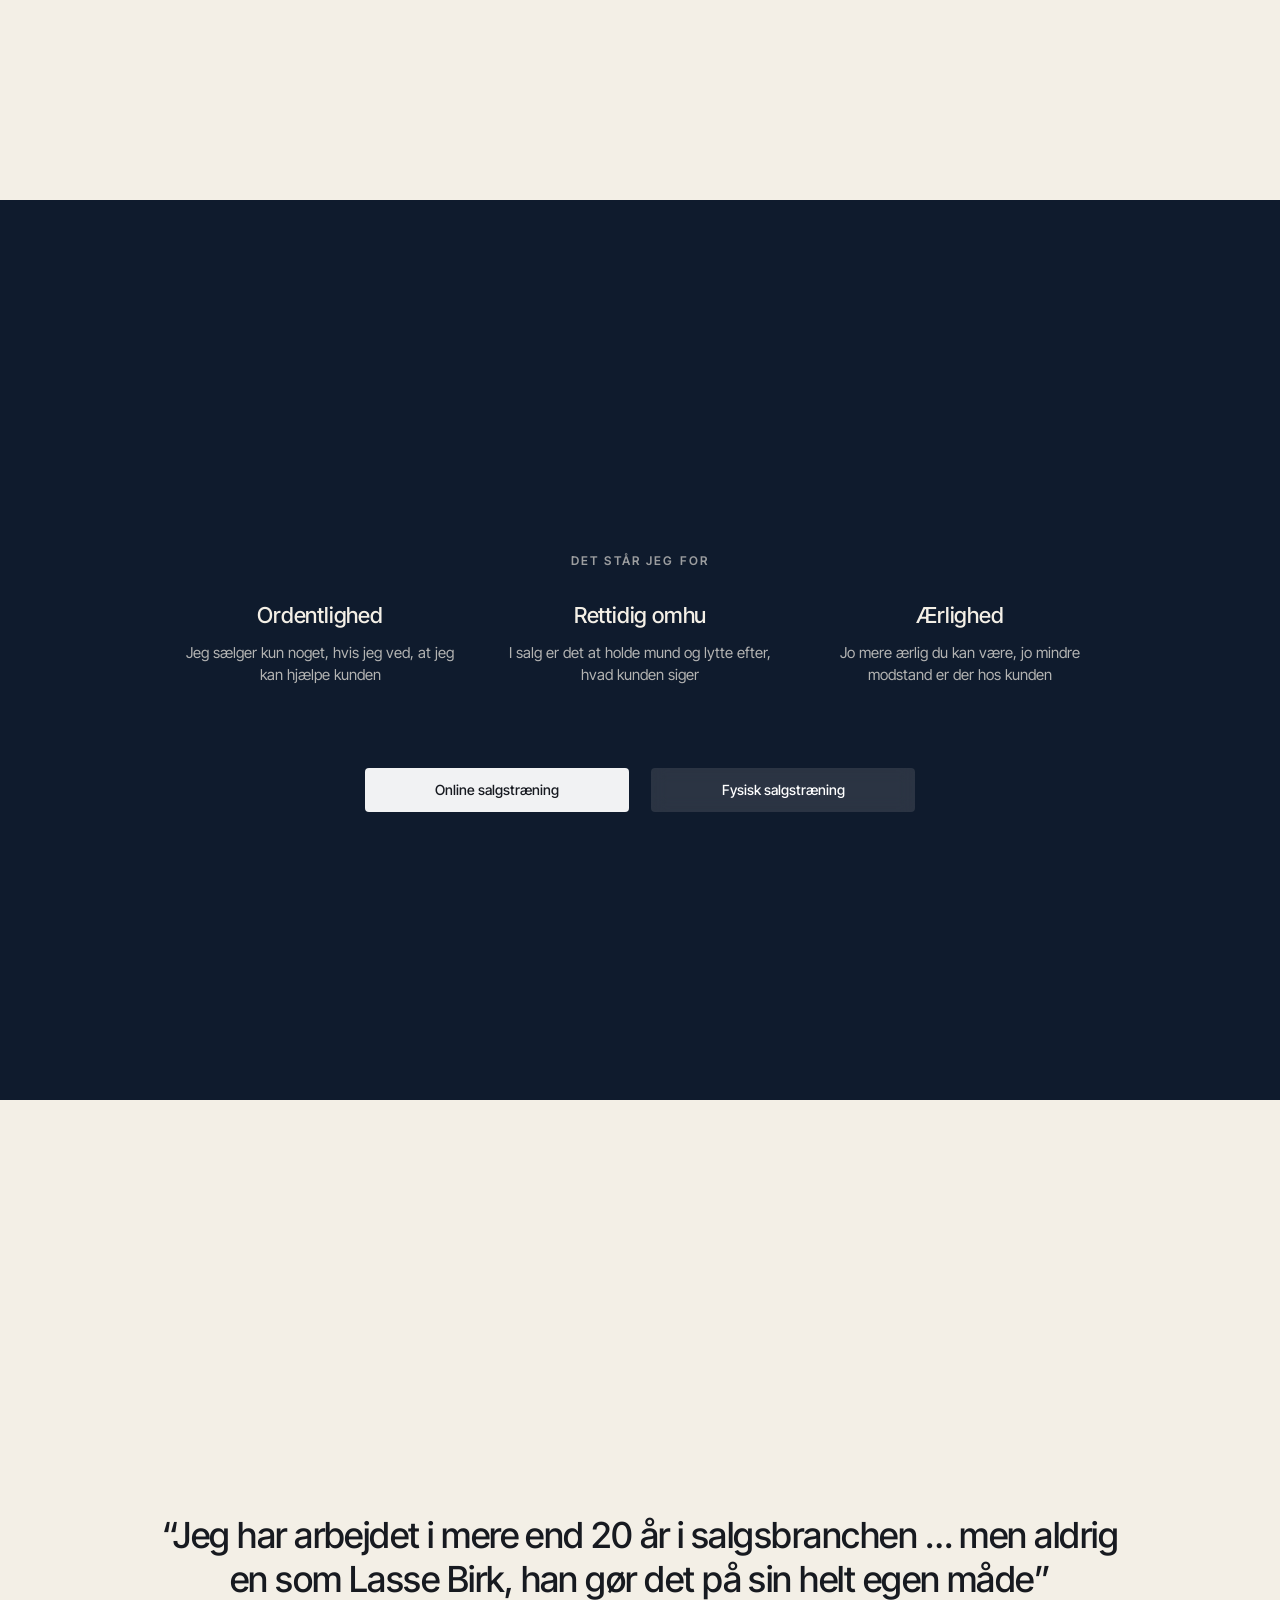
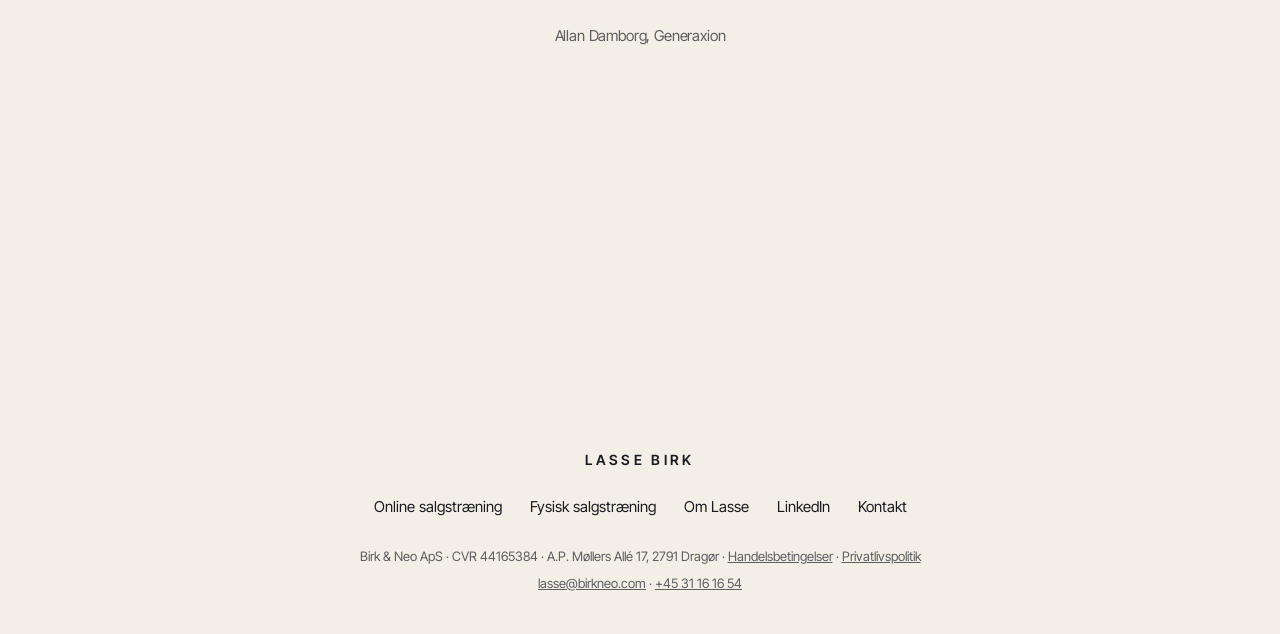
==== commit fe16eb81: "Indlæsning som hos Tesla: siden toner frem, tynd ring ved langsom indlæsning Co-Authored-By: Claude " ====
--- a/index.html
+++ b/index.html
@@ -3,8 +3,8 @@
 <meta name="robots" content="noindex, nofollow"><title>Lasse Birk · Beslutningspsykologi i salg</title>
 <link rel="preconnect" href="https://fonts.googleapis.com"><link rel="preconnect" href="https://fonts.gstatic.com" crossorigin>
 <link href="https://fonts.googleapis.com/css2?family=Inter+Tight:wght@400;500;600&family=Inter:wght@400;500;600&display=swap" rel="stylesheet">
-<link rel="stylesheet" href="style.css"><link rel="stylesheet" href="tesla.css"><script>document.documentElement.classList.add("js")</script></head>
-<body class="tesla">
+<link rel="stylesheet" href="style.css"><link rel="stylesheet" href="tesla.css"><script>(()=>{const d=document.documentElement,done=()=>d.classList.add("loaded");d.classList.add("js");addEventListener("load",done);setTimeout(done,3000);addEventListener("pageshow",e=>{if(e.persisted)done()});addEventListener("click",e=>{const a=e.target.closest&&e.target.closest("a[href]");if(!a||a.target||e.button||e.metaKey||e.ctrlKey||e.shiftKey||e.altKey)return;const u=new URL(a.href,location.href);if(u.origin!==location.origin||u.pathname===location.pathname||!/(\.html|\/)$/.test(u.pathname))return;setTimeout(()=>{if(e.defaultPrevented)return;d.classList.remove("loaded");setTimeout(done,3000)})})})()</script></head>
+<body class="tesla darkstart"><div class="t-load" aria-hidden="true"><span></span></div>
 <header class="top"><div class="in">
  <a class="wm" href="index.html">Lasse Birk</a>
  <nav aria-label="Menu"><a href="neurosalg.html"><span class="l">Online salgstræning</span><span class="s">Online</span></a><a href="virksomheder.html"><span class="l">Fysisk salgstræning</span><span class="s">Fysisk</span></a><a href="om.html"><span class="l">Om Lasse</span><span class="s">Om</span></a><a class="btn sm" href="mailto:lasse@birkneo.com">Kontakt</a></nav>
--- a/tesla.css
+++ b/tesla.css
@@ -131,6 +131,17 @@
  .t-list.five li:last-child:nth-child(odd){grid-column:1/-1}
  .t-scr.split .ph{min-height:0}
 }
+/* Indlæsning (Kasper 6. nov): dækker siden, til den er klar, og toner så væk. Ringen kommer kun frem efter 0,3 sek. */
+.t-load{display:none}
+.js .t-load{display:grid;place-items:center;position:fixed;inset:0;z-index:100;background:var(--cream,#F3EFE6);opacity:1;visibility:visible;transition:opacity .25s ease,visibility 0s}
+.cfgpage .t-load{background:#fff}
+.darkstart .t-load{background:#0B0F17}
+.loaded .t-load{opacity:0;visibility:hidden;transition:opacity .5s ease,visibility 0s linear .5s}
+.t-load span{width:30px;height:30px;border-radius:50%;border:2px solid rgba(23,26,32,.12);border-top-color:#171A20;opacity:0;animation:tl-spin .9s linear infinite,tl-in .3s ease .3s forwards}
+.darkstart .t-load span{border-color:rgba(255,255,255,.18);border-top-color:#fff}
+@keyframes tl-spin{to{transform:rotate(360deg)}}
+@keyframes tl-in{to{opacity:1}}
+@media (prefers-reduced-motion:reduce){.t-load span{animation:tl-in .3s ease .3s forwards}}
 /* Neurosalg som Teslas design-side: foto til venstre, indhold til højre, køb i bunden (Kasper 6. nov) */
 .cfgpage{background:#fff;padding-bottom:84px}
 .cfgpage .top,.cfgpage .top.solid{background:rgba(255,255,255,.96)}
@@ -186,3 +197,28 @@
  .cfg-bar .t-btn{min-width:0;flex:1;max-width:220px}
  .cfgpage{padding-bottom:76px}
 }
+/* Kasper 6. nov (2): højre side centreret som hos Tesla; rækkerne beholder navn til venstre og Inkluderet til højre */
+.cfg-stats li{text-align:center}
+.cfg-stats span{text-wrap:balance}
+.cfg-card .bv-src{font-size:13px;color:var(--muted);margin:-6px 0 6px}
+.cfg-revs{list-style:none;margin:0;padding:0}
+.cfg-revs li{display:grid;grid-template-columns:40px minmax(0,1fr);gap:14px;align-items:start;padding:16px 0;border-top:1px solid #E2E2E2;text-align:left}
+.cfg-revs li:first-child{border-top:0}
+.cfg-revs img{width:40px;height:40px;border-radius:50%;object-fit:cover;filter:grayscale(1)}
+.cfg-revs p{margin:0;font-size:16px;line-height:1.4;font-weight:500;letter-spacing:-.01em}
+.cfg-revs cite{display:block;margin-top:6px;font-style:normal;font-size:13px;color:var(--muted)}
+.cfg-card h2,.cfg-card>p,.cfg-points,.cfg-card>blockquote{text-align:center}
+.cfg-card.lasse{display:block;text-align:center}
+.cfg-card.lasse img{display:block;margin:0 auto 14px}
+.cfg-team{text-align:center;font-size:14px;color:var(--muted);margin:28px 0 0}
+.cfg-team a{color:#171A20;font-weight:500}
+.cfg-cap{position:absolute;left:0;right:0;bottom:28px;margin:0;padding:0 24px;text-align:center;font-size:15px;line-height:1.4;font-weight:500;color:#171A20;opacity:.8}
+.cfg-pic.foto img{object-position:center 35%}
+.cfg-pic.pille img{object-position:center 50%}
+.cfg-pic.graf{display:flex;align-items:center;justify-content:center;background:#F3E9DC}
+.cfg-pic.graf .pill-svg{width:min(70%,620px);height:auto;margin-top:-40px}
+@media (max-width:900px){
+ .cfg-pic.foto img{object-position:center 30%}
+ .cfg-pic.graf .pill-svg{width:84%;margin-top:-30px}
+ .cfg-cap{bottom:18px;font-size:14px}
+}
